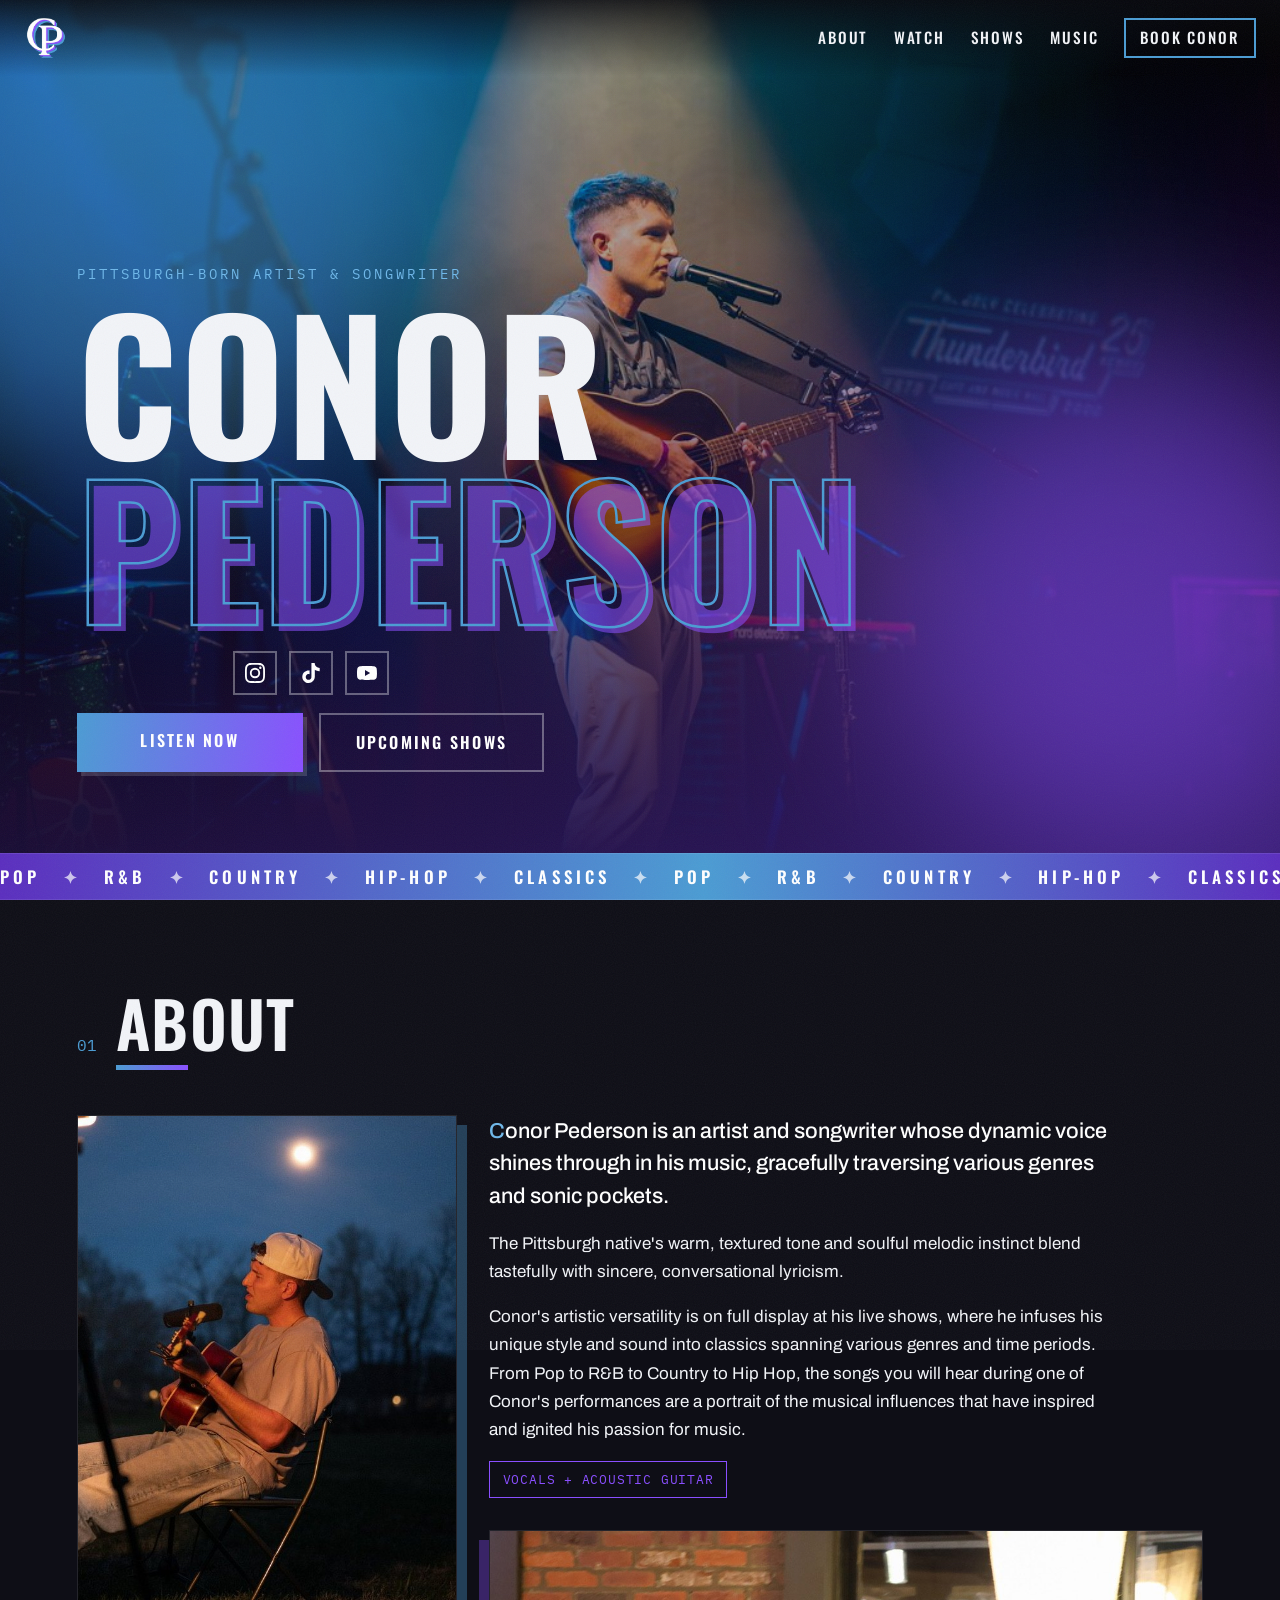
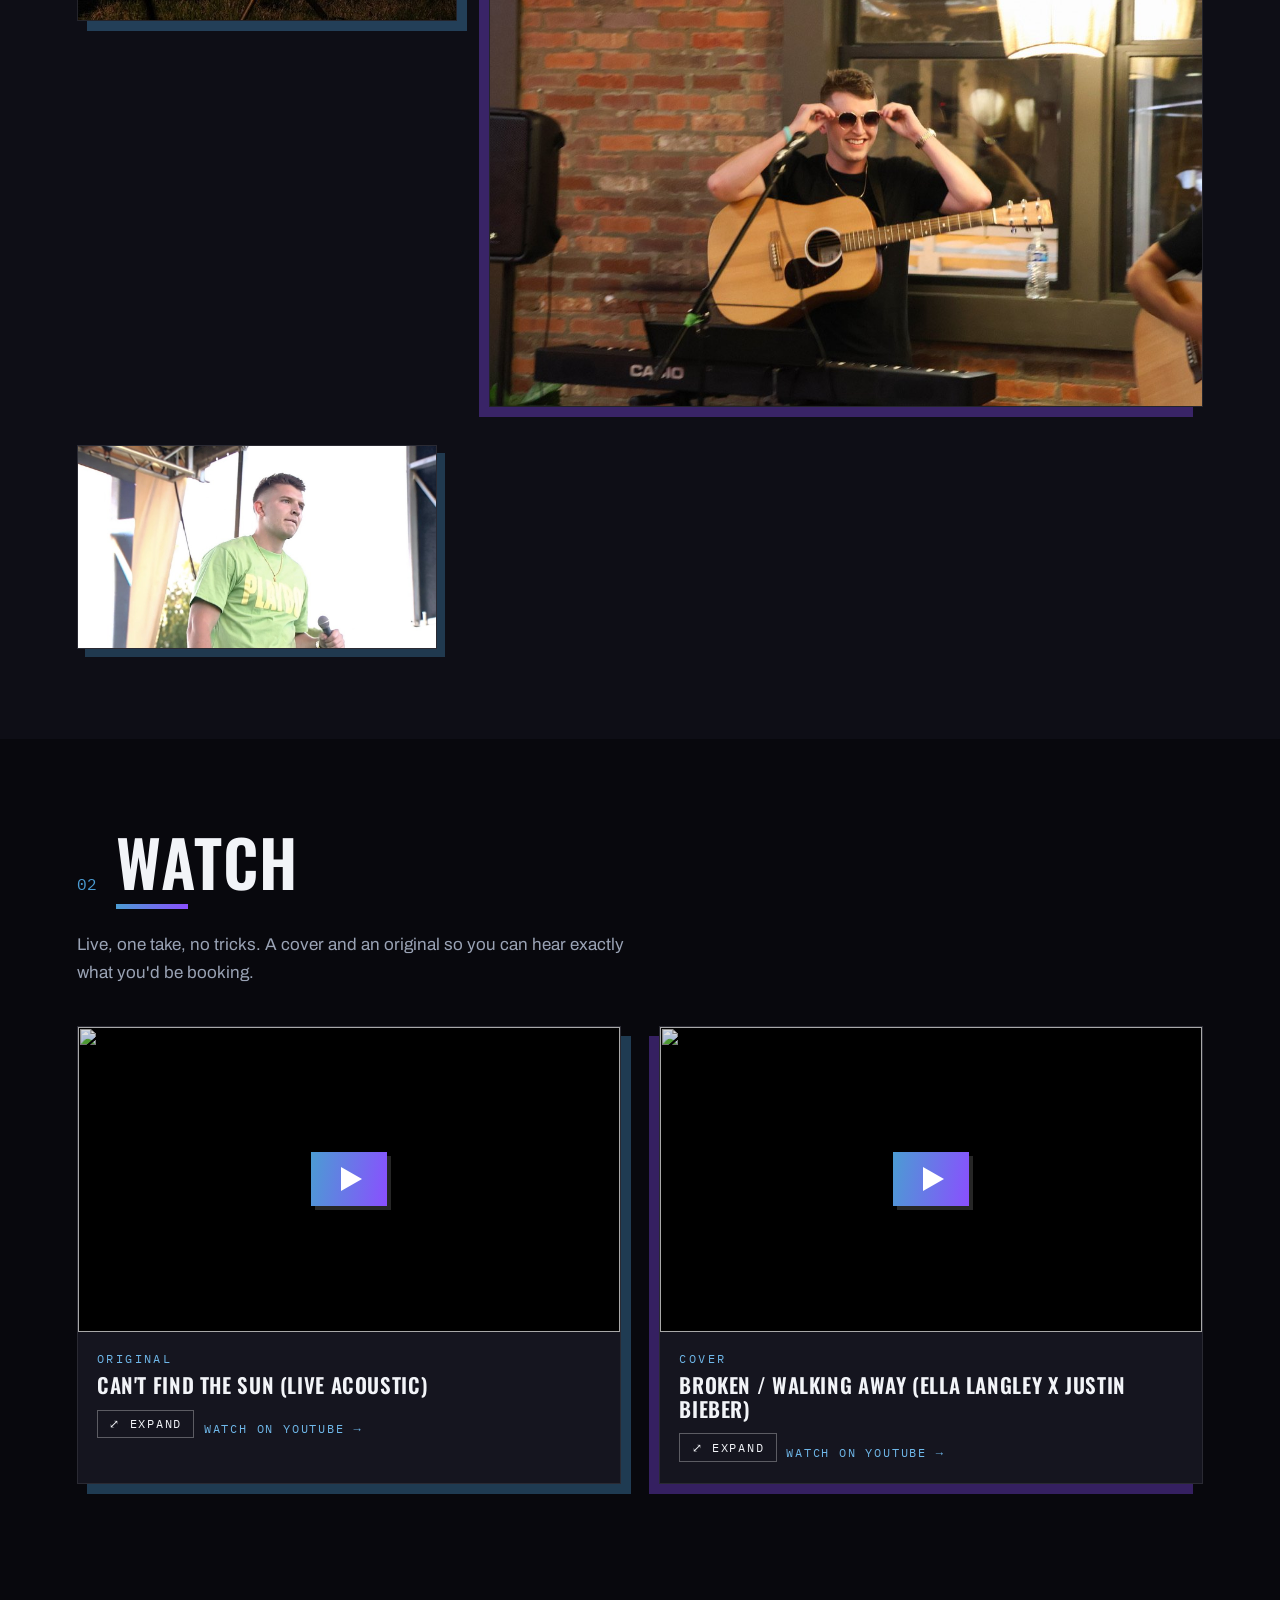
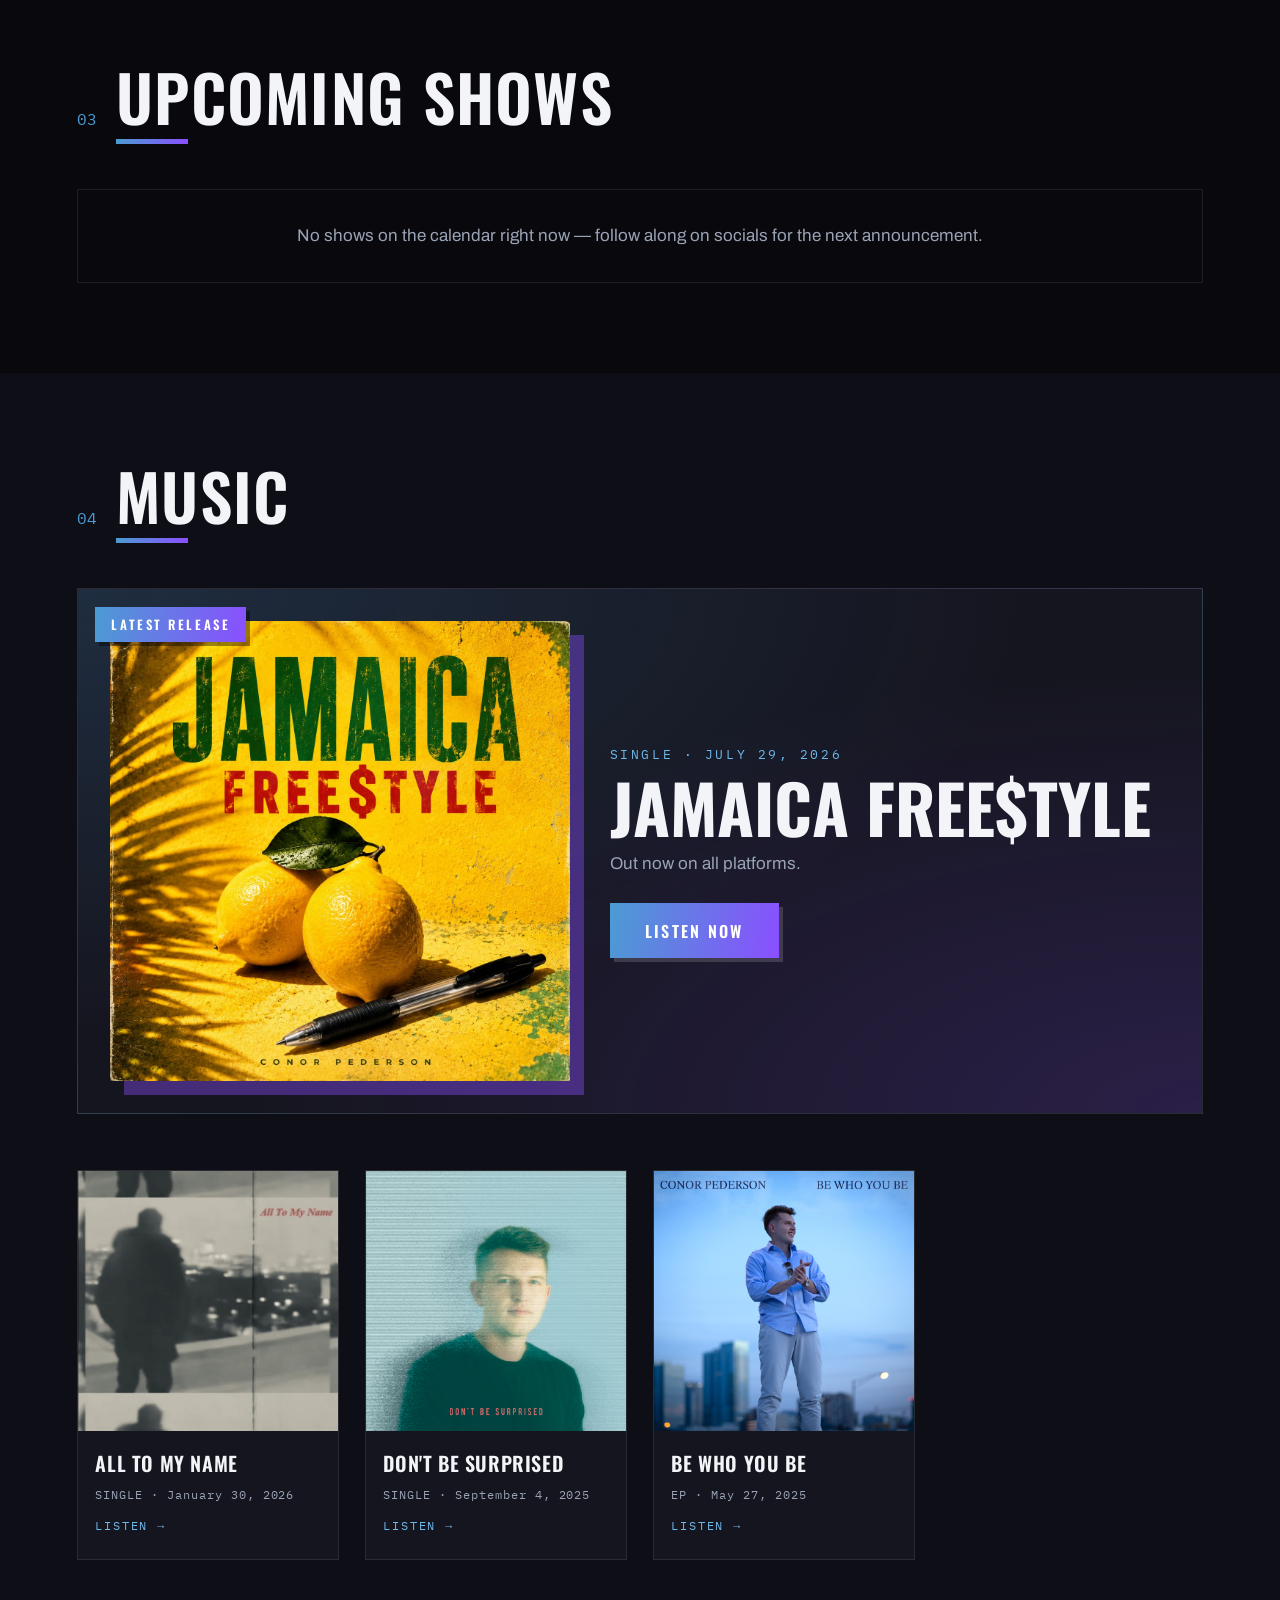
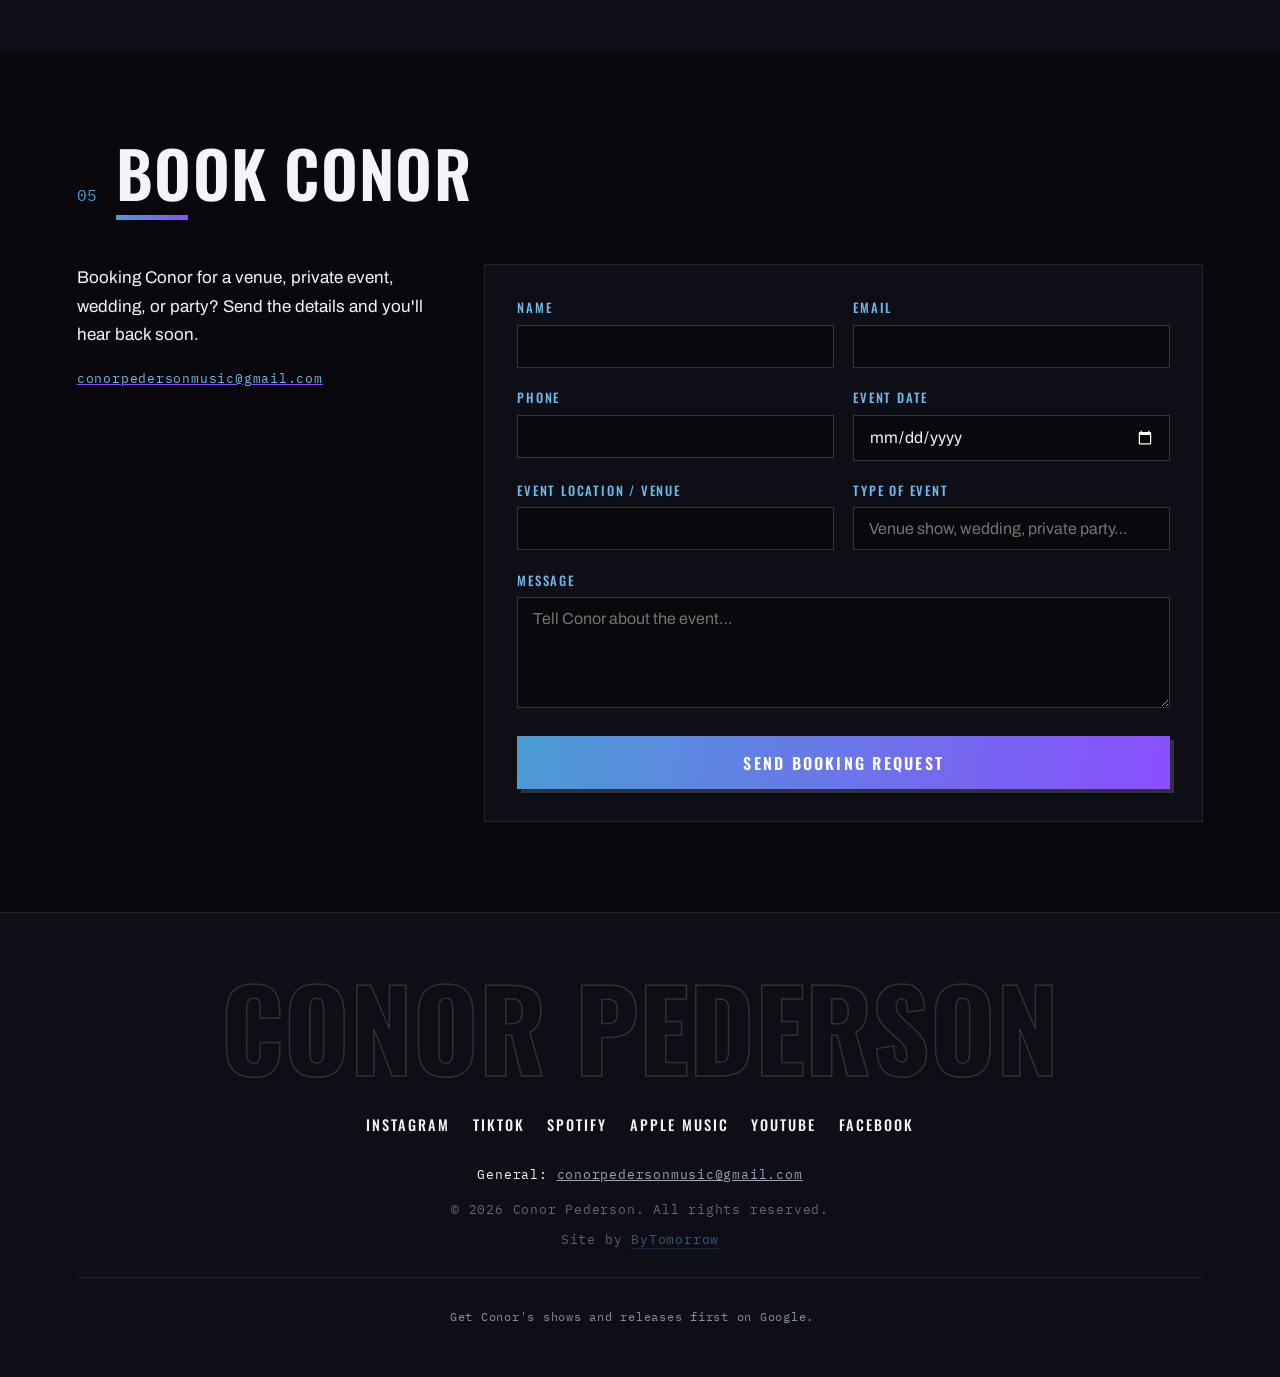
==== index.html @ 71192dad "Footer: Preferred Sources compact, last item below the ByTomorrow credit (Jake) Co-Authored-By: Clau" ====
<!DOCTYPE html>
<html lang="en">
<head>
<meta charset="UTF-8">
<meta name="viewport" content="width=device-width, initial-scale=1.0">
<title>Conor Pederson — Official Site</title>
<meta name="description" content="Conor Pederson is an artist and songwriter from Pittsburgh — Pop, R&B, Country, Hip-Hop and the classics. Listen now, see upcoming shows, and book Conor for your event.">
<link rel="canonical" href="https://conorpedersonmusic.com/">

<!-- Open Graph. og:image MUST be absolute — scrapers do not resolve
     relative paths, and a relative one silently breaks every shared link. -->
<meta property="og:title" content="Conor Pederson — Official Site">
<meta property="og:description" content="New single Jamaica Free$tyle out now. Shows, music, and booking.">
<meta property="og:image" content="https://conorpedersonmusic.com/assets/img/art-jamaica-freestyle.jpg">
<meta property="og:image:alt" content="Jamaica Free$tyle artwork">
<meta property="og:url" content="https://conorpedersonmusic.com/">
<meta property="og:type" content="website">
<meta property="og:site_name" content="Conor Pederson">

<meta name="twitter:card" content="summary_large_image">
<meta name="twitter:title" content="Conor Pederson — Official Site">
<meta name="twitter:description" content="New single Jamaica Free$tyle out now. Shows, music, and booking.">
<meta name="twitter:image" content="https://conorpedersonmusic.com/assets/img/art-jamaica-freestyle.jpg">

<!-- Freshness signals (Tier-1 checklist item 13). Managed by scripts/build.mjs
     from the git history of data/*.json (shows, music, about, videos). Do not hand-edit. -->
<!-- BUILD:DATES:START -->
<meta property="article:published_time" content="2026-07-31">
<meta property="article:modified_time" content="2026-09-16">
<!-- BUILD:DATES:END -->

<link rel="icon" href="/favicon.ico?v=b586a40c67" sizes="any">
<link rel="icon" type="image/png" sizes="32x32" href="/assets/img/favicon-32.png?v=dbb65c1c6a">
<link rel="icon" type="image/png" sizes="192x192" href="/assets/img/icon-192.png?v=bfe8ff0c88">
<link rel="apple-touch-icon" href="/assets/img/apple-touch-icon.png?v=ddf6581790">
<link rel="stylesheet" href="/assets/css/fonts.css?v=17c5258dc0">
<link rel="stylesheet" href="/assets/css/style.css?v=5549f43eb5">
<!-- Google Preferred Source button (ByTomorrow standing rule, 2026-09-07).
     The script renders every <div google-add-preferred-source-btn> on the page. -->
<script async src="https://news.google.com/swg/js/v1/publisher.js"></script>

<!-- Structured data (Tier-1 checklist item 14 / SOP-AGENTIC-SEO-WEBSITES.md §3.2).
     Generated by scripts/build.mjs from data/shows.json + data/music.json +
     data/videos.json, the same data the page renders from, so it can't drift. Baked into the raw HTML
     at build time rather than injected by JS, since AI crawlers don't reliably
     execute client-side JS (SOP §3.1). Do not hand-edit; edit the data files
     and rebuild instead. No BreadcrumbList/FAQPage: this site has one indexable
     page (sitemap.xml) and no FAQ content, so neither applies. -->
<!-- BUILD:JSONLD:START -->
<script type="application/ld+json">
{
  "@context": "https://schema.org",
  "@graph": [
    {
      "@type": "WebSite",
      "@id": "https://conorpedersonmusic.com#website",
      "name": "Conor Pederson",
      "url": "https://conorpedersonmusic.com"
    },
    {
      "@type": "WebPage",
      "@id": "https://conorpedersonmusic.com#webpage",
      "url": "https://conorpedersonmusic.com",
      "name": "Conor Pederson — Official Site",
      "isPartOf": {
        "@id": "https://conorpedersonmusic.com#website"
      },
      "about": {
        "@id": "https://conorpedersonmusic.com#artist"
      },
      "datePublished": "2026-07-31",
      "dateModified": "2026-09-16",
      "primaryImageOfPage": {
        "@type": "ImageObject",
        "url": "https://conorpedersonmusic.com/assets/img/art-jamaica-freestyle.jpg"
      }
    },
    {
      "@type": "MusicGroup",
      "@id": "https://conorpedersonmusic.com#artist",
      "name": "Conor Pederson",
      "url": "https://conorpedersonmusic.com",
      "image": "https://conorpedersonmusic.com/assets/img/art-jamaica-freestyle.jpg",
      "logo": "https://conorpedersonmusic.com/assets/img/cp-logo-512.png",
      "genre": [
        "R&B",
        "Pop",
        "Hip-Hop"
      ],
      "sameAs": [
        "https://www.instagram.com/conorpedersonmusic/",
        "https://www.tiktok.com/@conorpedersonmusic",
        "https://open.spotify.com/artist/5o669JbDjMf7pHNp8jdrbU",
        "https://music.apple.com/us/artist/conor-pederson/1786901016",
        "https://www.youtube.com/@conorpedersonmusic",
        "https://www.facebook.com/profile.php?id=61591135575701"
      ]
    },
    {
      "@type": "MusicEvent",
      "name": "Conor Pederson at Voices Carry for Auberle (Charity Event)",
      "startDate": "2026-10-06T18:00",
      "eventStatus": "https://schema.org/EventScheduled",
      "eventAttendanceMode": "https://schema.org/OfflineEventAttendanceMode",
      "performer": {
        "@type": "MusicGroup",
        "@id": "https://conorpedersonmusic.com#artist",
        "name": "Conor Pederson",
        "url": "https://conorpedersonmusic.com"
      },
      "url": "https://conorpedersonmusic.com#shows",
      "location": {
        "@type": "Place",
        "name": "Voices Carry for Auberle (Charity Event)",
        "address": {
          "@type": "PostalAddress",
          "addressLocality": "Pittsburgh",
          "addressRegion": "PA",
          "addressCountry": "US"
        }
      },
      "offers": {
        "@type": "Offer",
        "url": "https://secure.qgiv.com/event/voicescarry2026/",
        "priceCurrency": "USD",
        "availability": "https://schema.org/InStock"
      }
    },
    {
      "@type": "VideoObject",
      "name": "Can't Find the Sun (Live Acoustic)",
      "description": "Original: Conor Pederson, live acoustic performance.",
      "thumbnailUrl": [
        "https://i.ytimg.com/vi/aldkBjVJ7qQ/maxresdefault.jpg"
      ],
      "contentUrl": "https://www.youtube.com/watch?v=aldkBjVJ7qQ",
      "embedUrl": "https://www.youtube-nocookie.com/embed/aldkBjVJ7qQ",
      "creator": {
        "@type": "MusicGroup",
        "@id": "https://conorpedersonmusic.com#artist",
        "name": "Conor Pederson",
        "url": "https://conorpedersonmusic.com"
      }
    },
    {
      "@type": "VideoObject",
      "name": "Broken / Walking Away (Ella Langley x Justin Bieber)",
      "description": "Cover: Conor Pederson, live acoustic performance.",
      "thumbnailUrl": [
        "https://i.ytimg.com/vi/xpjj2ZXiJt8/maxresdefault.jpg"
      ],
      "contentUrl": "https://www.youtube.com/watch?v=xpjj2ZXiJt8",
      "embedUrl": "https://www.youtube-nocookie.com/embed/xpjj2ZXiJt8",
      "creator": {
        "@type": "MusicGroup",
        "@id": "https://conorpedersonmusic.com#artist",
        "name": "Conor Pederson",
        "url": "https://conorpedersonmusic.com"
      }
    },
    {
      "@type": "MusicRecording",
      "name": "Jamaica Free$tyle",
      "byArtist": {
        "@type": "MusicGroup",
        "@id": "https://conorpedersonmusic.com#artist",
        "name": "Conor Pederson",
        "url": "https://conorpedersonmusic.com"
      },
      "datePublished": "2026-07-29",
      "image": "https://conorpedersonmusic.com/assets/img/art-jamaica-freestyle.jpg",
      "url": "https://ffm.to/jamaica-freetyle-single"
    },
    {
      "@type": "MusicRecording",
      "name": "All To My Name",
      "byArtist": {
        "@type": "MusicGroup",
        "@id": "https://conorpedersonmusic.com#artist",
        "name": "Conor Pederson",
        "url": "https://conorpedersonmusic.com"
      },
      "datePublished": "2026-01-30",
      "image": "https://conorpedersonmusic.com/assets/img/art-all-to-my-name.jpg",
      "url": "https://ffm.to/kz08om4"
    },
    {
      "@type": "MusicRecording",
      "name": "Don't Be Surprised",
      "byArtist": {
        "@type": "MusicGroup",
        "@id": "https://conorpedersonmusic.com#artist",
        "name": "Conor Pederson",
        "url": "https://conorpedersonmusic.com"
      },
      "datePublished": "2025-09-04",
      "image": "https://conorpedersonmusic.com/assets/img/art-dont-be-surprised.jpg",
      "url": "https://ffm.to/qxmnb3y"
    },
    {
      "@type": "MusicAlbum",
      "name": "Be Who You Be",
      "byArtist": {
        "@type": "MusicGroup",
        "@id": "https://conorpedersonmusic.com#artist",
        "name": "Conor Pederson",
        "url": "https://conorpedersonmusic.com"
      },
      "datePublished": "2025-05-27",
      "image": "https://conorpedersonmusic.com/assets/img/art-be-who-you-be.jpg",
      "url": "https://ffm.to/ajy9k8v"
    }
  ]
}
</script>
<!-- BUILD:JSONLD:END -->
</head>
<body>

<div class="noise" aria-hidden="true"></div>

<!-- ============ NAV ============ -->
<header class="nav" id="top">
  <a class="nav__brand" href="#top" aria-label="Conor Pederson, home"><img src="/assets/img/cp-mark.png" alt="" width="44" height="44"></a>
  <nav class="nav__links" aria-label="Main">
    <a href="#about">About</a>
    <a href="#watch">Watch</a>
    <a href="#shows">Shows</a>
    <a href="#music">Music</a>
    <a href="#booking" class="nav__cta">Book Conor</a>
  </nav>
</header>

<!-- ============ HERO ============ -->
<section class="hero">
  <div class="hero__bg" aria-hidden="true"></div>
  <div class="hero__glow hero__glow--blue" aria-hidden="true"></div>
  <div class="hero__glow hero__glow--purple" aria-hidden="true"></div>

  <div class="hero__inner">
    <p class="hero__kicker reveal">Pittsburgh-born artist &amp; songwriter</p>
    <h1 class="hero__name">
      <span class="hero__line reveal">CONOR</span>
      <span class="hero__line hero__line--outline reveal">PEDERSON</span>
    </h1>
    <div class="hero__ctas">
    <nav class="hero__social reveal" aria-label="Follow Conor">
      <a href="https://www.instagram.com/conorpedersonmusic/" target="_blank" rel="noopener" aria-label="Instagram" title="Instagram">
        <svg viewBox="0 0 24 24" width="20" height="20" aria-hidden="true"><path d="M12 2.2c3.2 0 3.6 0 4.8.1 1.2.1 1.8.2 2.2.4.6.2 1 .5 1.4.9.4.4.7.8.9 1.4.2.4.4 1 .4 2.2.1 1.2.1 1.6.1 4.8s0 3.6-.1 4.8c-.1 1.2-.2 1.8-.4 2.2-.2.6-.5 1-.9 1.4-.4.4-.8.7-1.4.9-.4.2-1 .4-2.2.4-1.2.1-1.6.1-4.8.1s-3.6 0-4.8-.1c-1.2-.1-1.8-.2-2.2-.4-.6-.2-1-.5-1.4-.9-.4-.4-.7-.8-.9-1.4-.2-.4-.4-1-.4-2.2C2.2 15.6 2.2 15.2 2.2 12s0-3.6.1-4.8c.1-1.2.2-1.8.4-2.2.2-.6.5-1 .9-1.4.4-.4.8-.7 1.4-.9.4-.2 1-.4 2.2-.4C8.4 2.2 8.8 2.2 12 2.2M12 0C8.7 0 8.3 0 7.1.1 5.8.1 4.9.3 4.1.6c-.8.3-1.5.7-2.1 1.4C1.3 2.6.9 3.3.6 4.1.3 4.9.1 5.8.1 7.1 0 8.3 0 8.7 0 12s0 3.7.1 4.9c.1 1.3.3 2.2.6 2.9.3.8.7 1.5 1.4 2.1.6.7 1.3 1.1 2.1 1.4.8.3 1.6.5 2.9.6C8.3 24 8.7 24 12 24s3.7 0 4.9-.1c1.3-.1 2.2-.3 2.9-.6.8-.3 1.5-.7 2.1-1.4.7-.6 1.1-1.3 1.4-2.1.3-.8.5-1.6.6-2.9.1-1.2.1-1.6.1-4.9s0-3.7-.1-4.9c-.1-1.3-.3-2.2-.6-2.9-.3-.8-.7-1.5-1.4-2.1C21.4 1.3 20.7.9 19.9.6 19.1.3 18.2.1 16.9.1 15.7 0 15.3 0 12 0zm0 5.8a6.2 6.2 0 1 0 0 12.4 6.2 6.2 0 0 0 0-12.4zM12 16a4 4 0 1 1 0-8 4 4 0 0 1 0 8zm6.4-11.8a1.4 1.4 0 1 0 0 2.9 1.4 1.4 0 0 0 0-2.9z"/></svg>
      </a>
      <a href="https://www.tiktok.com/@conorpedersonmusic" target="_blank" rel="noopener" aria-label="TikTok" title="TikTok">
        <svg viewBox="0 0 24 24" width="20" height="20" aria-hidden="true"><path d="M12.525.02c1.31-.02 2.61-.01 3.91-.02.08 1.53.63 3.09 1.75 4.17 1.12 1.11 2.7 1.62 4.24 1.79v4.03c-1.44-.05-2.89-.35-4.2-.97-.57-.26-1.1-.59-1.62-.93-.01 2.92.01 5.84-.02 8.75-.08 1.4-.54 2.79-1.35 3.94-1.31 1.92-3.58 3.17-5.91 3.21-1.43.08-2.86-.31-4.08-1.03-2.02-1.19-3.44-3.37-3.65-5.71-.02-.5-.03-1-.01-1.49.18-1.9 1.12-3.72 2.58-4.96 1.66-1.44 3.98-2.13 6.15-1.72.02 1.48-.04 2.96-.04 4.44-.99-.32-2.15-.23-3.02.37-.63.41-1.11 1.04-1.36 1.75-.21.51-.15 1.07-.14 1.61.24 1.64 1.82 3.02 3.5 2.87 1.12-.01 2.19-.66 2.77-1.61.19-.33.4-.67.41-1.06.1-1.79.06-3.57.07-5.36.01-4.03-.01-8.05.02-12.07z"/></svg>
      </a>
      <a href="https://www.youtube.com/@conorpedersonmusic" target="_blank" rel="noopener" aria-label="YouTube" title="YouTube">
        <svg viewBox="0 0 24 24" width="20" height="20" aria-hidden="true"><path d="M23.5 6.2a3 3 0 0 0-2.1-2.1C19.5 3.6 12 3.6 12 3.6s-7.5 0-9.4.5A3 3 0 0 0 .5 6.2C0 8.1 0 12 0 12s0 3.9.5 5.8a3 3 0 0 0 2.1 2.1c1.9.5 9.4.5 9.4.5s7.5 0 9.4-.5a3 3 0 0 0 2.1-2.1c.5-1.9.5-5.8.5-5.8s0-3.9-.5-5.8zM9.6 15.6V8.4l6.2 3.6-6.2 3.6z"/></svg>
      </a>
    </nav>
    <div class="hero__actions reveal">
      <a class="btn btn--primary" href="#music">Listen Now</a>
      <a class="btn btn--ghost" href="#shows">Upcoming Shows</a>
    </div>
    </div>
  </div>

  <div class="marquee" aria-hidden="true">
    <div class="marquee__track">
      <span>POP</span><i>✦</i><span>R&amp;B</span><i>✦</i><span>COUNTRY</span><i>✦</i><span>HIP-HOP</span><i>✦</i><span>CLASSICS</span><i>✦</i>
      <span>POP</span><i>✦</i><span>R&amp;B</span><i>✦</i><span>COUNTRY</span><i>✦</i><span>HIP-HOP</span><i>✦</i><span>CLASSICS</span><i>✦</i>
      <span>POP</span><i>✦</i><span>R&amp;B</span><i>✦</i><span>COUNTRY</span><i>✦</i><span>HIP-HOP</span><i>✦</i><span>CLASSICS</span><i>✦</i>
    </div>
  </div>
</section>

<!-- ============ ABOUT ============ -->
<section class="about section" id="about">
  <div class="section__head reveal">
    <span class="section__num">01</span>
    <h2 class="section__title">About</h2>
  </div>
  <!-- Bio + photos come from data/about.json (editable at /admin → About section).
       Baked into the HTML by scripts/build.mjs so the text is in the raw response
       for crawlers. Do not hand-edit between the markers; edit the JSON instead. -->
  <!-- BUILD:ABOUT:START -->
  <div class="about__grid">
    <figure class="about__photo about__photo--tall reveal">
      <img src="/assets/img/about-moon.jpg" alt="Conor Pederson playing acoustic guitar outdoors under the moon" loading="lazy">
    </figure>
    <div class="about__copy">
      <p class="about__lede reveal">Conor Pederson is an artist and songwriter whose dynamic voice shines through in his music, gracefully traversing various genres and sonic pockets.</p>
      <p class="reveal">The Pittsburgh native&#39;s warm, textured tone and soulful melodic instinct blend tastefully with sincere, conversational lyricism.</p>
      <p class="reveal">Conor&#39;s artistic versatility is on full display at his live shows, where he infuses his unique style and sound into classics spanning various genres and time periods. From Pop to R&amp;B to Country to Hip Hop, the songs you will hear during one of Conor&#39;s performances are a portrait of the musical influences that have inspired and ignited his passion for music.</p>
      <p class="about__tag reveal"><span class="mono">VOCALS + ACOUSTIC GUITAR</span></p>
    </div>
    <figure class="about__photo about__photo--wide reveal">
      <img src="/assets/img/about-brick.jpg" alt="Conor Pederson on stage with acoustic guitar and sunglasses" loading="lazy">
    </figure>
  </div>
  <div class="about__gallery">
    <figure class="about__shot reveal"><img src="/assets/img/about-stage.jpg" alt="Conor Pederson on an outdoor festival stage with a microphone" loading="lazy"></figure>
  </div>
<!-- BUILD:ABOUT:END -->
</section>

<!-- ============ WATCH ============ -->
<section class="watch section" id="watch">
  <!-- Two YouTube videos from data/videos.json (editable at /admin → Videos).
       Baked by scripts/build.mjs as click-to-play posters; main.js swaps in
       the real player on click. Do not hand-edit between the markers. -->
  <!-- BUILD:VIDEOS:START -->
  <div class="section__head reveal">
    <span class="section__num">02</span>
    <h2 class="section__title">Watch</h2>
  </div>
  <p class="watch__intro reveal">Live, one take, no tricks. A cover and an original so you can hear exactly what you&#39;d be booking.</p>
  <div class="watch__grid">
    <article class="video reveal">
      <div class="video__frame" data-video-id="aldkBjVJ7qQ" data-video-title="Can&#39;t Find the Sun (Live Acoustic)">
        <button class="video__poster" type="button" aria-label="Play: Can&#39;t Find the Sun (Live Acoustic)">
          <img src="https://i.ytimg.com/vi/aldkBjVJ7qQ/maxresdefault.jpg" alt="" loading="lazy" width="1280" height="720">
          <span class="video__play" aria-hidden="true"></span>
        </button>
        <button class="video__close" type="button" aria-label="Close full screen">&times;</button>
      </div>
      <div class="video__body">
        <p class="video__kicker">Original</p>
        <h3 class="video__title">Can&#39;t Find the Sun (Live Acoustic)</h3>
        <div class="video__tools">
          <button class="video__expand" type="button" aria-label="Expand Can&#39;t Find the Sun (Live Acoustic) to full screen">Expand</button>
          <a class="video__link mono" href="https://www.youtube.com/watch?v=aldkBjVJ7qQ" target="_blank" rel="noopener">Watch on YouTube</a>
        </div>
      </div>
    </article>
    <article class="video reveal">
      <div class="video__frame" data-video-id="xpjj2ZXiJt8" data-video-title="Broken / Walking Away (Ella Langley x Justin Bieber)">
        <button class="video__poster" type="button" aria-label="Play: Broken / Walking Away (Ella Langley x Justin Bieber)">
          <img src="https://i.ytimg.com/vi/xpjj2ZXiJt8/maxresdefault.jpg" alt="" loading="lazy" width="1280" height="720">
          <span class="video__play" aria-hidden="true"></span>
        </button>
        <button class="video__close" type="button" aria-label="Close full screen">&times;</button>
      </div>
      <div class="video__body">
        <p class="video__kicker">Cover</p>
        <h3 class="video__title">Broken / Walking Away (Ella Langley x Justin Bieber)</h3>
        <div class="video__tools">
          <button class="video__expand" type="button" aria-label="Expand Broken / Walking Away (Ella Langley x Justin Bieber) to full screen">Expand</button>
          <a class="video__link mono" href="https://www.youtube.com/watch?v=xpjj2ZXiJt8" target="_blank" rel="noopener">Watch on YouTube</a>
        </div>
      </div>
    </article>
  </div>
<!-- BUILD:VIDEOS:END -->
</section>

<!-- ============ SHOWS ============ -->
<section class="shows section" id="shows">
  <div class="section__head reveal">
    <span class="section__num">03</span>
    <h2 class="section__title">Upcoming Shows</h2>
  </div>
  <div class="shows__list" id="shows-list" aria-live="polite">
    <!-- populated by main.js from /data/shows.json -->
  </div>
  <p class="shows__empty reveal" id="shows-empty" hidden>No shows on the calendar right now — follow along on socials for the next announcement.</p>
</section>

<!-- ============ MUSIC ============ -->
<section class="music section" id="music">
  <div class="section__head reveal">
    <span class="section__num">04</span>
    <h2 class="section__title">Music</h2>
  </div>
  <div id="music-featured"></div>
  <div class="music__grid" id="music-grid"></div>
</section>

<!-- ============ BOOKING ============ -->
<section class="booking section" id="booking">
  <div class="section__head reveal">
    <span class="section__num">05</span>
    <h2 class="section__title">Book Conor</h2>
  </div>
  <div class="booking__grid">
    <div class="booking__blurb reveal">
      <p>Booking Conor for a venue, private event, wedding, or party? Send the details and you'll hear back soon.</p>
      <p class="mono booking__email"><a href="mailto:conorpedersonmusic@gmail.com">conorpedersonmusic@gmail.com</a></p>
    </div>
    <form class="form reveal" name="booking" method="POST" data-netlify="true" netlify-honeypot="bot-field" action="/thanks.html">
      <input type="hidden" name="form-name" value="booking">
      <p class="hidden-field"><label>Don't fill this out: <input name="bot-field"></label></p>
      <div class="form__row">
        <label class="form__field"><span>Name</span>
          <input type="text" name="name" required autocomplete="name">
        </label>
        <label class="form__field"><span>Email</span>
          <input type="email" name="email" required autocomplete="email">
        </label>
      </div>
      <div class="form__row">
        <label class="form__field"><span>Phone</span>
          <input type="tel" name="phone" autocomplete="tel">
        </label>
        <label class="form__field"><span>Event date</span>
          <input type="date" name="event_date">
        </label>
      </div>
      <div class="form__row">
        <label class="form__field"><span>Event location / venue</span>
          <input type="text" name="event_location">
        </label>
        <label class="form__field"><span>Type of event</span>
          <input type="text" name="event_type" placeholder="Venue show, wedding, private party…">
        </label>
      </div>
      <label class="form__field"><span>Message</span>
        <textarea name="message" rows="5" placeholder="Tell Conor about the event…"></textarea>
      </label>
      <button class="btn btn--primary form__submit" type="submit">Send Booking Request</button>
    </form>
  </div>
</section>

<!-- ============ FOOTER ============ -->
<footer class="footer">
  <div class="footer__name" aria-hidden="true">CONOR PEDERSON</div>
  <nav class="footer__social" aria-label="Social media">
    <a href="https://www.instagram.com/conorpedersonmusic/" target="_blank" rel="noopener">Instagram</a>
    <a href="https://www.tiktok.com/@conorpedersonmusic" target="_blank" rel="noopener">TikTok</a>
    <a href="https://open.spotify.com/artist/5o669JbDjMf7pHNp8jdrbU" target="_blank" rel="noopener">Spotify</a>
    <a href="https://music.apple.com/us/artist/conor-pederson/1786901016" target="_blank" rel="noopener">Apple Music</a>
    <a href="https://www.youtube.com/@conorpedersonmusic" target="_blank" rel="noopener">YouTube</a>
    <a href="https://www.facebook.com/profile.php?id=61591135575701" target="_blank" rel="noopener">Facebook</a>
  </nav>
  <p class="footer__contact mono">General: <a href="mailto:conorpedersonmusic@gmail.com">conorpedersonmusic@gmail.com</a></p>
  <p class="footer__fine mono">© <span id="year"></span> Conor Pederson. All rights reserved.</p>
  <p class="footer__credit mono">Site by <a href="https://bytomorrow.ai" rel="noopener">ByTomorrow</a></p>
  <div class="preferred-source">
    <p class="preferred-source__label mono">Get Conor's shows and releases first on Google.</p>
    <div class="preferred-source__btn"><div google-add-preferred-source-btn data-theme="dark"></div></div>
  </div>
</footer>

<script src="/assets/js/main.js?v=2c1d032314"></script>
</body>
</html>
---- assets/css/fonts.css ----
/* Self-hosted fonts (from Fontsource) — no third-party requests */
@font-face { font-family: "Oswald"; font-style: normal; font-weight: 300; font-display: swap; src: url("/assets/fonts/oswald-latin-300-normal.woff2") format("woff2"); }
@font-face { font-family: "Oswald"; font-style: normal; font-weight: 400; font-display: swap; src: url("/assets/fonts/oswald-latin-400-normal.woff2") format("woff2"); }
@font-face { font-family: "Oswald"; font-style: normal; font-weight: 500; font-display: swap; src: url("/assets/fonts/oswald-latin-500-normal.woff2") format("woff2"); }
@font-face { font-family: "Oswald"; font-style: normal; font-weight: 600; font-display: swap; src: url("/assets/fonts/oswald-latin-600-normal.woff2") format("woff2"); }
@font-face { font-family: "Oswald"; font-style: normal; font-weight: 700; font-display: swap; src: url("/assets/fonts/oswald-latin-700-normal.woff2") format("woff2"); }
@font-face { font-family: "Archivo"; font-style: normal; font-weight: 400; font-display: swap; src: url("/assets/fonts/archivo-latin-400-normal.woff2") format("woff2"); }
@font-face { font-family: "Archivo"; font-style: italic; font-weight: 400; font-display: swap; src: url("/assets/fonts/archivo-latin-400-italic.woff2") format("woff2"); }
@font-face { font-family: "Archivo"; font-style: normal; font-weight: 500; font-display: swap; src: url("/assets/fonts/archivo-latin-500-normal.woff2") format("woff2"); }
@font-face { font-family: "Archivo"; font-style: normal; font-weight: 600; font-display: swap; src: url("/assets/fonts/archivo-latin-600-normal.woff2") format("woff2"); }
@font-face { font-family: "IBM Plex Mono"; font-style: normal; font-weight: 400; font-display: swap; src: url("/assets/fonts/ibm-plex-mono-latin-400-normal.woff2") format("woff2"); }
@font-face { font-family: "IBM Plex Mono"; font-style: normal; font-weight: 500; font-display: swap; src: url("/assets/fonts/ibm-plex-mono-latin-500-normal.woff2") format("woff2"); }
---- assets/css/style.css ----
/* ============================================================
   CONOR PEDERSON — bold & colorful on dark
   Carolina Blue #4B9CD3 · Purple #8A4FFF · Black #08080D
   Display: Oswald · Body: Archivo · Mono: IBM Plex Mono
   ============================================================ */

:root {
  --blue: #4B9CD3;
  --blue-bright: #6FB8EA;
  --purple: #8A4FFF;
  --purple-deep: #5B2EBF;
  --ink: #08080D;
  --ink-2: #0E0E16;
  --ink-3: #15151f;
  --paper: #F2F4F8;
  --muted: #9aa3b5;
  --display: "Oswald", sans-serif;
  --body: "Archivo", sans-serif;
  --mono: "IBM Plex Mono", monospace;
  --edge: 1px solid rgba(255, 255, 255, 0.09);
}

* { margin: 0; padding: 0; box-sizing: border-box; }

html { scroll-behavior: smooth; }

body {
  background: var(--ink);
  color: var(--paper);
  font-family: var(--body);
  font-size: 17px;
  line-height: 1.65;
  overflow-x: hidden;
}

::selection { background: var(--purple); color: #fff; }

img { display: block; max-width: 100%; }
a { color: inherit; }

.mono { font-family: var(--mono); font-size: 0.82rem; letter-spacing: 0.06em; }
.hidden-field { position: absolute; left: -9999px; }

/* --- grain overlay --- */
.noise {
  position: fixed; inset: -50%;
  width: 200%; height: 200%;
  pointer-events: none; z-index: 9999;
  opacity: 0.05;
  background-image: url("data:image/svg+xml,%3Csvg xmlns='http://www.w3.org/2000/svg' width='300' height='300'%3E%3Cfilter id='n'%3E%3CfeTurbulence type='fractalNoise' baseFrequency='0.9' numOctaves='2'/%3E%3C/filter%3E%3Crect width='100%25' height='100%25' filter='url(%23n)'/%3E%3C/svg%3E");
  animation: grain 8s steps(10) infinite;
}
@keyframes grain {
  0%,100% { transform: translate(0,0); }
  20% { transform: translate(-2%,2%); }
  40% { transform: translate(2%,-1%); }
  60% { transform: translate(-1%,-2%); }
  80% { transform: translate(1%,2%); }
}

/* ============ NAV ============ */
.nav {
  position: fixed; top: 0; left: 0; right: 0; z-index: 100;
  display: flex; justify-content: space-between; align-items: center;
  padding: 1rem 1.5rem;
  background: linear-gradient(rgba(8,8,13,0.85), transparent);
}
/* Conor's CP monogram (assets/img/cp-mark.png): white mark with the same
   purple + blue hard-shadow offsets the old text brand used, baked into the
   PNG so it reads over the hero photo. */
.nav__brand { display: block; line-height: 0; text-decoration: none; transition: transform 0.15s; }
.nav__brand img { width: 44px; height: 44px; display: block; }
.nav__brand:hover, .nav__brand:focus-visible { transform: translateY(-2px); }
.nav__links { display: flex; gap: 1.6rem; align-items: center; }
.nav__links a {
  font-family: var(--display); font-weight: 500;
  font-size: 0.95rem; text-transform: uppercase; letter-spacing: 0.12em;
  text-decoration: none; color: var(--paper);
  transition: color 0.2s;
}
.nav__links a:hover { color: var(--blue-bright); }
.nav__cta {
  border: 2px solid var(--blue); padding: 0.35rem 0.9rem;
  white-space: nowrap;
  transition: background 0.2s, transform 0.15s;
}
a.nav__cta:hover { background: var(--blue); color: var(--ink); transform: translateY(-2px); }
@media (max-width: 640px) {
  .nav { padding: 0.75rem 1rem; }
  .nav__brand { display: none; }
  .nav__links { width: 100%; justify-content: space-between; gap: 0.6rem; }
  .nav__links a { font-size: 0.78rem; letter-spacing: 0.06em; }
  .nav__cta { padding: 0.3rem 0.7rem; }
}

/* ============ HERO ============ */
.hero {
  position: relative; min-height: 100svh;
  display: flex; flex-direction: column; justify-content: flex-end;
  overflow: hidden;
}
.hero__bg {
  position: absolute; inset: 0;
  background: url("/assets/img/hero-live.jpg") center 30% / cover no-repeat;
  filter: saturate(1.25) contrast(1.05);
}
.hero__bg::after {
  content: ""; position: absolute; inset: 0;
  background:
    linear-gradient(160deg, rgba(75,156,211,0.35) 0%, rgba(8,8,13,0.15) 35%, rgba(138,79,255,0.35) 100%),
    linear-gradient(rgba(8,8,13,0.25) 40%, var(--ink) 96%);
}
.hero__glow {
  position: absolute; border-radius: 50%; filter: blur(90px); opacity: 0.5;
  animation: drift 14s ease-in-out infinite alternate;
}
.hero__glow--blue { width: 45vw; height: 45vw; background: var(--blue); top: -10%; left: -10%; }
.hero__glow--purple { width: 40vw; height: 40vw; background: var(--purple); bottom: 5%; right: -8%; animation-delay: -7s; }
@keyframes drift {
  from { transform: translate(0,0) scale(1); }
  to { transform: translate(6vw,4vh) scale(1.15); }
}

.hero__inner {
  position: relative; z-index: 2;
  padding: 0 clamp(1.25rem, 6vw, 6rem) clamp(4rem, 9vh, 7rem);
}
.hero__kicker {
  font-family: var(--mono); font-size: 0.85rem; letter-spacing: 0.22em;
  text-transform: uppercase; color: var(--blue-bright);
  margin-bottom: 0.75rem;
}
.hero__name {
  font-family: var(--display); font-weight: 700;
  font-size: clamp(4rem, 14vw, 12rem);
  line-height: 0.92; text-transform: uppercase; letter-spacing: 0.01em;
}
.hero__line { display: block; }
.hero__line--outline {
  color: transparent;
  -webkit-text-stroke: 2.5px var(--blue);
  text-shadow: 6px 6px 0 rgba(138,79,255,0.55);
}
/* Icons + the two CTAs share a shrink-wrapped column, so the icon row is
   centred over exactly the width of the buttons rather than the hero. */
.hero__ctas { display: inline-flex; flex-direction: column; align-items: center; margin-top: 1.5rem; }
.hero__social { display: flex; gap: 0.75rem; justify-content: center; }
.hero__social a {
  display: inline-flex; align-items: center; justify-content: center;
  width: 44px; height: 44px;
  border: 2px solid rgba(255,255,255,0.35); color: #fff;
  transition: border-color 0.2s, color 0.2s, transform 0.15s, background 0.2s;
}
.hero__social a:hover, .hero__social a:focus-visible {
  border-color: var(--blue-bright); color: var(--blue-bright); transform: translateY(-2px);
}
.hero__social svg { width: 20px; height: 20px; fill: currentColor; display: block; }
/* Equal-width buttons: the visual centre (the gap between them) then sits
   on the geometric centre the icon row is aligned to. With one narrower
   button the TikTok icon looked shifted right of the gap. */
.hero__actions { display: grid; grid-template-columns: 1fr 1fr; gap: 1rem; margin-top: 1.1rem; }
.hero__actions .btn { text-align: center; }
@media (max-width: 560px) {
  .hero__actions { grid-template-columns: 1fr; }
}

/* buttons */
.btn {
  font-family: var(--display); font-weight: 600; text-transform: uppercase;
  letter-spacing: 0.14em; font-size: 1rem;
  text-decoration: none; cursor: pointer;
  padding: 0.9rem 2.2rem; display: inline-block;
  transition: transform 0.15s, box-shadow 0.15s, background 0.2s, color 0.2s;
}
.btn--primary {
  background: linear-gradient(100deg, var(--blue), var(--purple));
  color: #fff; border: none;
  box-shadow: 4px 4px 0 rgba(255,255,255,0.15);
}
.btn--primary:hover { transform: translate(-2px,-2px); box-shadow: 8px 8px 0 rgba(138,79,255,0.4); }
.btn--ghost {
  border: 2px solid rgba(255,255,255,0.35); color: #fff; background: transparent;
}
.btn--ghost:hover { border-color: var(--blue-bright); color: var(--blue-bright); transform: translateY(-2px); }

/* marquee */
.marquee {
  position: relative; z-index: 3;
  background: linear-gradient(90deg, var(--purple-deep), var(--blue) 55%, var(--purple-deep));
  overflow: hidden; padding: 0.55rem 0;
  border-top: var(--edge); border-bottom: var(--edge);
}
.marquee__track {
  display: flex; gap: 1.4rem; align-items: center; white-space: nowrap;
  width: max-content;
  animation: scroll 22s linear infinite;
  font-family: var(--display); font-weight: 600; font-size: 1.05rem;
  letter-spacing: 0.25em; color: #fff;
}
.marquee__track i { font-style: normal; opacity: 0.7; }
@keyframes scroll { to { transform: translateX(-33.333%); } }

/* ============ SECTIONS ============ */
.section { padding: clamp(4rem, 10vh, 7rem) clamp(1.25rem, 6vw, 6rem); position: relative; }
.section__head {
  display: flex; align-items: baseline; gap: 1.2rem; margin-bottom: 2.8rem;
}
.section__num {
  font-family: var(--mono); color: var(--blue); font-size: 1rem;
}
.section__title {
  font-family: var(--display); font-weight: 600; text-transform: uppercase;
  font-size: clamp(2.2rem, 6vw, 4rem); line-height: 1;
  letter-spacing: 0.02em;
}
.section__title::after {
  content: ""; display: block; width: 4.5rem; height: 5px; margin-top: 0.7rem;
  background: linear-gradient(90deg, var(--blue), var(--purple));
}

/* ============ ABOUT ============ */
.about { background: var(--ink-2); }
.about__grid {
  display: grid; gap: 2rem;
  grid-template-columns: minmax(240px, 380px) 1fr;
  grid-template-areas: "tall copy" "tall wide";
  align-items: start;
}
.about__photo { position: relative; }
.about__photo img { width: 100%; height: 100%; object-fit: cover; }
.about__photo--tall { grid-area: tall; border: var(--edge); box-shadow: 10px 10px 0 rgba(75,156,211,0.35); }
/* The tall frame stretches to the height of the copy + wide photo, so the
   portrait always gets cropped. Anchor the crop on the subject (upper-middle,
   slightly right) instead of dead centre so the face never leaves the frame. */
.about__photo--tall img { object-position: 60% 40%; }
/* The wide photo is never cropped (Jake, 2026-09-16: the whole guitar and
   shirt must stay visible at every width). It renders at its own aspect
   ratio, full column width; whatever Conor uploads shows entire. */
.about__photo--wide {
  grid-area: wide; width: 100%; align-self: start;
  border: var(--edge); box-shadow: -10px 10px 0 rgba(138,79,255,0.35);
}
.about__photo--wide img { width: 100%; height: auto; object-fit: initial; }
.about__copy { grid-area: copy; max-width: 62ch; }
.about__copy p + p { margin-top: 1.1rem; }
.about__lede {
  font-size: 1.35rem; line-height: 1.5; font-weight: 500;
  color: #fff;
}
.about__lede::first-letter { color: var(--blue-bright); }
.about__tag { margin-top: 1.6rem; }
.about__tag .mono {
  color: var(--purple); border: 1px solid var(--purple);
  padding: 0.4rem 0.8rem; display: inline-block;
}
/* Photo wall (data/about.json "gallery"): CSS columns keep every photo at
   its own aspect ratio, no cropping, and pack them like a contact sheet. */
.about__gallery { columns: 3; column-gap: 1.4rem; margin-top: 2.4rem; }
.about__shot { break-inside: avoid; margin: 0 0 1.4rem; border: var(--edge); background: var(--ink-3); }
.about__shot:nth-child(odd) { box-shadow: 8px 8px 0 rgba(75,156,211,0.3); }
.about__shot:nth-child(even) { box-shadow: 8px 8px 0 rgba(138,79,255,0.3); }
.about__shot img { width: 100%; height: auto; display: block; }
@media (max-width: 1024px) { .about__gallery { columns: 2; } }
@media (max-width: 820px) {
  .about__grid { grid-template-columns: 1fr; grid-template-areas: "copy" "tall" "wide"; }
  .about__gallery { margin-top: 1.6rem; column-gap: 0.9rem; }
  .about__shot { margin-bottom: 0.9rem; }
  .about__shot:nth-child(odd), .about__shot:nth-child(even) { box-shadow: 5px 5px 0 rgba(75,156,211,0.3); }
  .about__photo--tall { aspect-ratio: 3 / 4; max-width: 420px; }
}

/* ============ WATCH (YouTube) ============ */
.watch { background: var(--ink); }
.watch__intro { color: var(--muted); max-width: 58ch; margin: -1.4rem 0 2.4rem; }
.watch__grid { display: grid; grid-template-columns: 1fr 1fr; gap: 2.4rem; }
.video { border: var(--edge); background: var(--ink-3); }
.video:nth-child(odd) { box-shadow: 10px 10px 0 rgba(75,156,211,0.35); }
.video:nth-child(even) { box-shadow: -10px 10px 0 rgba(138,79,255,0.35); }
.video__frame { position: relative; aspect-ratio: 16 / 9; background: #000; overflow: hidden; }
.video__frame iframe, .video__poster {
  position: absolute; inset: 0; width: 100%; height: 100%; border: 0;
}
.video__poster { padding: 0; margin: 0; cursor: pointer; background: #000; display: block; font: inherit; }
/* hqdefault is 4:3 with letterbox bars; cover-cropping into 16:9 removes them */
.video__poster img { width: 100%; height: 100%; object-fit: cover; opacity: 0.88; transition: transform 0.35s, opacity 0.2s; }
.video__poster:hover img, .video__poster:focus-visible img { transform: scale(1.04); opacity: 1; }
.video__poster:focus-visible { outline: 3px solid var(--blue-bright); outline-offset: -3px; }
.video__play {
  position: absolute; left: 50%; top: 50%; transform: translate(-50%,-50%);
  width: 76px; height: 54px;
  background: linear-gradient(100deg, var(--blue), var(--purple));
  box-shadow: 4px 4px 0 rgba(255,255,255,0.15);
  display: flex; align-items: center; justify-content: center;
  transition: transform 0.15s, box-shadow 0.15s;
}
.video__poster:hover .video__play { transform: translate(-50%,-50%) scale(1.06); box-shadow: 6px 6px 0 rgba(138,79,255,0.45); }
.video__play::after {
  content: ""; display: block; margin-left: 5px;
  border-style: solid; border-width: 12px 0 12px 21px;
  border-color: transparent transparent transparent #fff;
}
.video__body { padding: 1.1rem 1.2rem 1.25rem; }
.video__kicker { font-family: var(--mono); color: var(--blue-bright); letter-spacing: 0.2em; text-transform: uppercase; font-size: 0.75rem; }
.video__title { font-family: var(--display); font-weight: 600; font-size: 1.3rem; text-transform: uppercase; letter-spacing: 0.03em; line-height: 1.15; margin-top: 0.25rem; }
.video__link { color: var(--blue-bright); text-decoration: none; text-transform: uppercase; display: inline-block; margin-top: 0.7rem; font-size: 0.75rem; letter-spacing: 0.15em; }
.video__link::after { content: " →"; }
.video__link:hover { color: #fff; }
/* Expand: the frame lifts out of the tile to fill the viewport; the iframe
   never moves in the DOM, so playback carries on uninterrupted. */
.video__tools { display: flex; gap: 0.6rem; align-items: center; flex-wrap: wrap; margin-top: 0.7rem; }
.video__expand {
  font-family: var(--mono); font-size: 0.72rem; letter-spacing: 0.15em; text-transform: uppercase;
  color: var(--paper); background: transparent; border: 1px solid rgba(255,255,255,0.3);
  padding: 0.35rem 0.7rem; cursor: pointer; transition: border-color 0.2s, color 0.2s;
}
.video__expand:hover, .video__expand:focus-visible { border-color: var(--blue-bright); color: var(--blue-bright); }
.video__expand::before { content: "⤢ "; }
.video__close { display: none; }
/* A transformed ancestor becomes the containing block for position:fixed,
   and .reveal animates transform. Clear it while expanded so the frame can
   really reach the viewport, whatever state the reveal is in. */
.video--expanded { transform: none !important; transition: none; }
.video--expanded .video__frame {
  position: fixed; inset: 0; z-index: 10000; aspect-ratio: auto;
  background: #000; display: flex; align-items: center; justify-content: center;
}
.video--expanded .video__frame iframe, .video--expanded .video__poster {
  position: relative; inset: auto;
  width: min(100vw, calc(100vh * 16 / 9)); height: min(100vh, calc(100vw * 9 / 16));
}
.video--expanded .video__close {
  display: flex; align-items: center; justify-content: center;
  position: fixed; top: max(0.75rem, env(safe-area-inset-top)); right: max(0.75rem, env(safe-area-inset-right));
  z-index: 10001; width: 44px; height: 44px; border: 2px solid rgba(255,255,255,0.5);
  background: rgba(8,8,13,0.7); color: #fff; font-size: 1.4rem; line-height: 1; cursor: pointer;
}
.video--expanded .video__close:hover, .video--expanded .video__close:focus-visible { border-color: var(--blue-bright); color: var(--blue-bright); }
body.has-expanded-video { overflow: hidden; }

/* Phones: keep the two videos side by side, just smaller. */
@media (max-width: 820px) {
  .watch__grid { grid-template-columns: 1fr 1fr; gap: 0.9rem; }
  .video:nth-child(even) { box-shadow: 5px 5px 0 rgba(138,79,255,0.35); }
  .video:nth-child(odd) { box-shadow: 5px 5px 0 rgba(75,156,211,0.35); }
  .video__play { width: 46px; height: 32px; box-shadow: 3px 3px 0 rgba(255,255,255,0.15); }
  .video__play::after { border-width: 7px 0 7px 12px; margin-left: 3px; }
  .video__body { padding: 0.7rem 0.75rem 0.85rem; }
  .video__kicker { font-size: 0.62rem; letter-spacing: 0.15em; }
  .video__title { font-size: 0.95rem; }
  .video__link { font-size: 0.62rem; letter-spacing: 0.1em; }
  .video__expand { font-size: 0.62rem; padding: 0.3rem 0.5rem; }
  .watch__intro { font-size: 0.95rem; margin-bottom: 1.6rem; }
}

/* ============ SHOWS ============ */
.shows__list { display: flex; flex-direction: column; }
.show {
  display: grid; grid-template-columns: auto 1fr auto; gap: 1.6rem;
  align-items: center; padding: 1.4rem 1rem;
  border-top: var(--edge);
  transition: background 0.2s, transform 0.2s;
}
.show:last-child { border-bottom: var(--edge); }
.show:hover { background: rgba(75,156,211,0.07); transform: translateX(6px); }
.show__date {
  font-family: var(--display); text-transform: uppercase; text-align: center;
  line-height: 1; min-width: 4.6rem;
}
.show__date b { display: block; font-size: 2.2rem; font-weight: 700; color: var(--blue-bright); }
.show__date span { font-size: 0.9rem; letter-spacing: 0.2em; color: var(--muted); }
.show__date em { display:block; font-style: normal; font-size: 0.75rem; color: var(--muted); margin-top: 2px; }
.show__venue { font-family: var(--display); font-weight: 500; font-size: 1.4rem; text-transform: uppercase; letter-spacing: 0.03em; }
.show__meta { color: var(--muted); font-size: 0.95rem; font-family: var(--body); text-transform: none; letter-spacing: 0; }
.show__cta .btn { padding: 0.55rem 1.3rem; font-size: 0.85rem; }
.show__cta .badge {
  font-family: var(--display); font-weight: 600; letter-spacing: 0.2em;
  color: var(--ink); background: var(--blue-bright);
  padding: 0.45rem 1.1rem; text-transform: uppercase; font-size: 0.85rem;
  box-shadow: 3px 3px 0 var(--purple);
}
.shows__empty { color: var(--muted); border: var(--edge); padding: 2rem; text-align: center; }
@media (max-width: 640px) {
  .show { grid-template-columns: auto 1fr; }
  .show__cta { grid-column: 2; justify-self: start; }
}

/* ============ MUSIC ============ */
.music { background: var(--ink-2); }
.feat {
  display: grid; grid-template-columns: minmax(260px, 460px) 1fr; gap: 2.5rem;
  align-items: center; margin-bottom: 3.5rem;
  padding: 2rem; border: var(--edge);
  background:
    radial-gradient(ellipse at top left, rgba(75,156,211,0.18), transparent 60%),
    radial-gradient(ellipse at bottom right, rgba(138,79,255,0.18), transparent 60%),
    var(--ink-3);
}
.feat__art { position: relative; }
.feat__art img { width: 100%; box-shadow: 14px 14px 0 rgba(138,79,255,0.4); }
.feat__label {
  position: absolute; top: -0.9rem; left: -0.9rem; z-index: 2;
  background: linear-gradient(100deg, var(--blue), var(--purple));
  color: #fff; font-family: var(--display); font-weight: 600;
  text-transform: uppercase; letter-spacing: 0.2em; font-size: 0.8rem;
  padding: 0.45rem 1rem; box-shadow: 4px 4px 0 rgba(0,0,0,0.4);
}
.feat__kicker { font-family: var(--mono); color: var(--blue-bright); letter-spacing: 0.2em; text-transform: uppercase; font-size: 0.8rem; }
.feat__title {
  font-family: var(--display); font-weight: 700; text-transform: uppercase;
  font-size: clamp(2.4rem, 5.5vw, 4.2rem); line-height: 1; margin: 0.5rem 0 0.6rem;
}
.feat__meta { color: var(--muted); margin-bottom: 1.6rem; }
@media (max-width: 820px) { .feat { grid-template-columns: 1fr; } }

.music__grid {
  display: grid; gap: 1.6rem;
  grid-template-columns: repeat(auto-fill, minmax(230px, 1fr));
}
.release {
  text-decoration: none; display: block; position: relative;
  border: var(--edge); background: var(--ink-3);
  transition: transform 0.2s, box-shadow 0.2s;
}
.release:hover { transform: translate(-4px,-4px); box-shadow: 8px 8px 0 rgba(75,156,211,0.5); }
.release:nth-child(even):hover { box-shadow: 8px 8px 0 rgba(138,79,255,0.5); }
.release__art { aspect-ratio: 1; overflow: hidden; }
.release__art img { width: 100%; height: 100%; object-fit: cover; transition: transform 0.35s; }
.release:hover .release__art img { transform: scale(1.05); }
.release__body { padding: 1rem 1.1rem 1.2rem; }
.release__title { font-family: var(--display); font-weight: 600; font-size: 1.25rem; text-transform: uppercase; letter-spacing: 0.03em; }
.release__meta { font-family: var(--mono); font-size: 0.75rem; color: var(--muted); letter-spacing: 0.08em; margin-top: 0.3rem; }
.release__listen {
  font-family: var(--mono); font-size: 0.75rem; letter-spacing: 0.15em;
  color: var(--blue-bright); text-transform: uppercase; margin-top: 0.7rem; display: inline-block;
}
.release__listen::after { content: " →"; }

/* ============ BOOKING ============ */
.booking__grid { display: grid; grid-template-columns: minmax(240px, 1fr) 2fr; gap: 3rem; align-items: start; }
.booking__blurb p { max-width: 36ch; }
.booking__blurb .booking__email { margin-top: 1.2rem; }
.booking__email a { color: var(--blue-bright); text-decoration-color: var(--purple); }
@media (max-width: 820px) { .booking__grid { grid-template-columns: 1fr; } }

.form { border: var(--edge); padding: 2rem; background: var(--ink-2); }
.form__row { display: grid; grid-template-columns: 1fr 1fr; gap: 1.2rem; }
@media (max-width: 560px) { .form__row { grid-template-columns: 1fr; } }
.form__field { display: block; margin-bottom: 1.2rem; }
.form__field span {
  display: block; font-family: var(--display); font-weight: 500;
  text-transform: uppercase; letter-spacing: 0.14em; font-size: 0.8rem;
  color: var(--blue-bright); margin-bottom: 0.4rem;
}
.form__field input, .form__field textarea {
  width: 100%; background: var(--ink); border: 1px solid rgba(255,255,255,0.18);
  color: var(--paper); font-family: var(--body); font-size: 1rem;
  padding: 0.75rem 0.9rem; outline: none;
  transition: border-color 0.2s, box-shadow 0.2s;
}
.form__field input:focus, .form__field textarea:focus {
  border-color: var(--purple); box-shadow: 3px 3px 0 rgba(138,79,255,0.4);
}
.form__field input[type="date"] { color-scheme: dark; }
.form__submit { width: 100%; }

/* ============ FOOTER ============ */
.footer {
  border-top: var(--edge); padding: 3.5rem clamp(1.25rem, 6vw, 6rem) 2.5rem;
  text-align: center; background: var(--ink-2); overflow: hidden;
}
.footer__name {
  font-family: var(--display); font-weight: 700; text-transform: uppercase;
  font-size: clamp(2.5rem, 9vw, 7rem); line-height: 1; white-space: nowrap;
  color: transparent; -webkit-text-stroke: 1.5px rgba(255,255,255,0.14);
  margin-bottom: 2rem; user-select: none;
}
.footer__social { display: flex; gap: 1.4rem; justify-content: center; flex-wrap: wrap; margin-bottom: 1.6rem; }
.footer__social a {
  font-family: var(--display); font-weight: 500; text-transform: uppercase;
  letter-spacing: 0.14em; font-size: 0.9rem; text-decoration: none;
  color: var(--paper); border-bottom: 2px solid transparent;
  transition: color 0.2s, border-color 0.2s;
}
.footer__social a:hover { color: var(--blue-bright); border-color: var(--purple); }
.footer__contact a { color: var(--muted); }
.footer__fine { color: var(--muted); opacity: 0.6; margin-top: 0.8rem; }

/* Studio credit — quiet, but a real followed link */
.footer__credit { color: var(--muted); opacity: 0.55; margin-top: 0.55rem; }
.footer__credit a {
  color: var(--blue); text-decoration: none;
  border-bottom: 1px solid rgba(75, 156, 211, 0.35);
  transition: color 0.2s ease, border-color 0.2s ease;
}
.footer__credit a:hover, .footer__credit a:focus-visible {
  color: var(--blue-bright); border-bottom-color: var(--blue-bright);
}

/* Google Preferred Source button (rendered by publisher.js into the div) */
/* Google "Add to Preferred Sources" (ByTomorrow standing rule). Google renders
   the button itself inside the [google-add-preferred-source-btn] div; only its
   light/dark theme is ours. Jake, 2026-09-16: keep it small, last thing in
   the footer, below the ByTomorrow credit. */
.preferred-source {
  display: flex; flex-wrap: wrap; align-items: center; justify-content: center; gap: 0.5rem 1rem;
  margin-top: 1.6rem; padding-top: 1.2rem; border-top: var(--edge);
}
.preferred-source__label { color: var(--muted); font-size: 0.78rem; opacity: 0.85; }
.preferred-source__btn { min-height: 40px; display: flex; align-items: center; transform: scale(0.85); transform-origin: center; }
.footer--slim { padding: 2rem clamp(1.25rem, 6vw, 6rem); }
.footer--slim .preferred-source { margin-top: 0; padding-top: 0; border-top: 0; }

/* ============ REVEALS ============ */
.reveal { opacity: 0; transform: translateY(26px); transition: opacity 0.7s ease, transform 0.7s ease; }
.reveal.is-in { opacity: 1; transform: none; }
@media (prefers-reduced-motion: reduce) {
  .reveal { opacity: 1; transform: none; transition: none; }
  .marquee__track, .hero__glow, .noise { animation: none; }
}
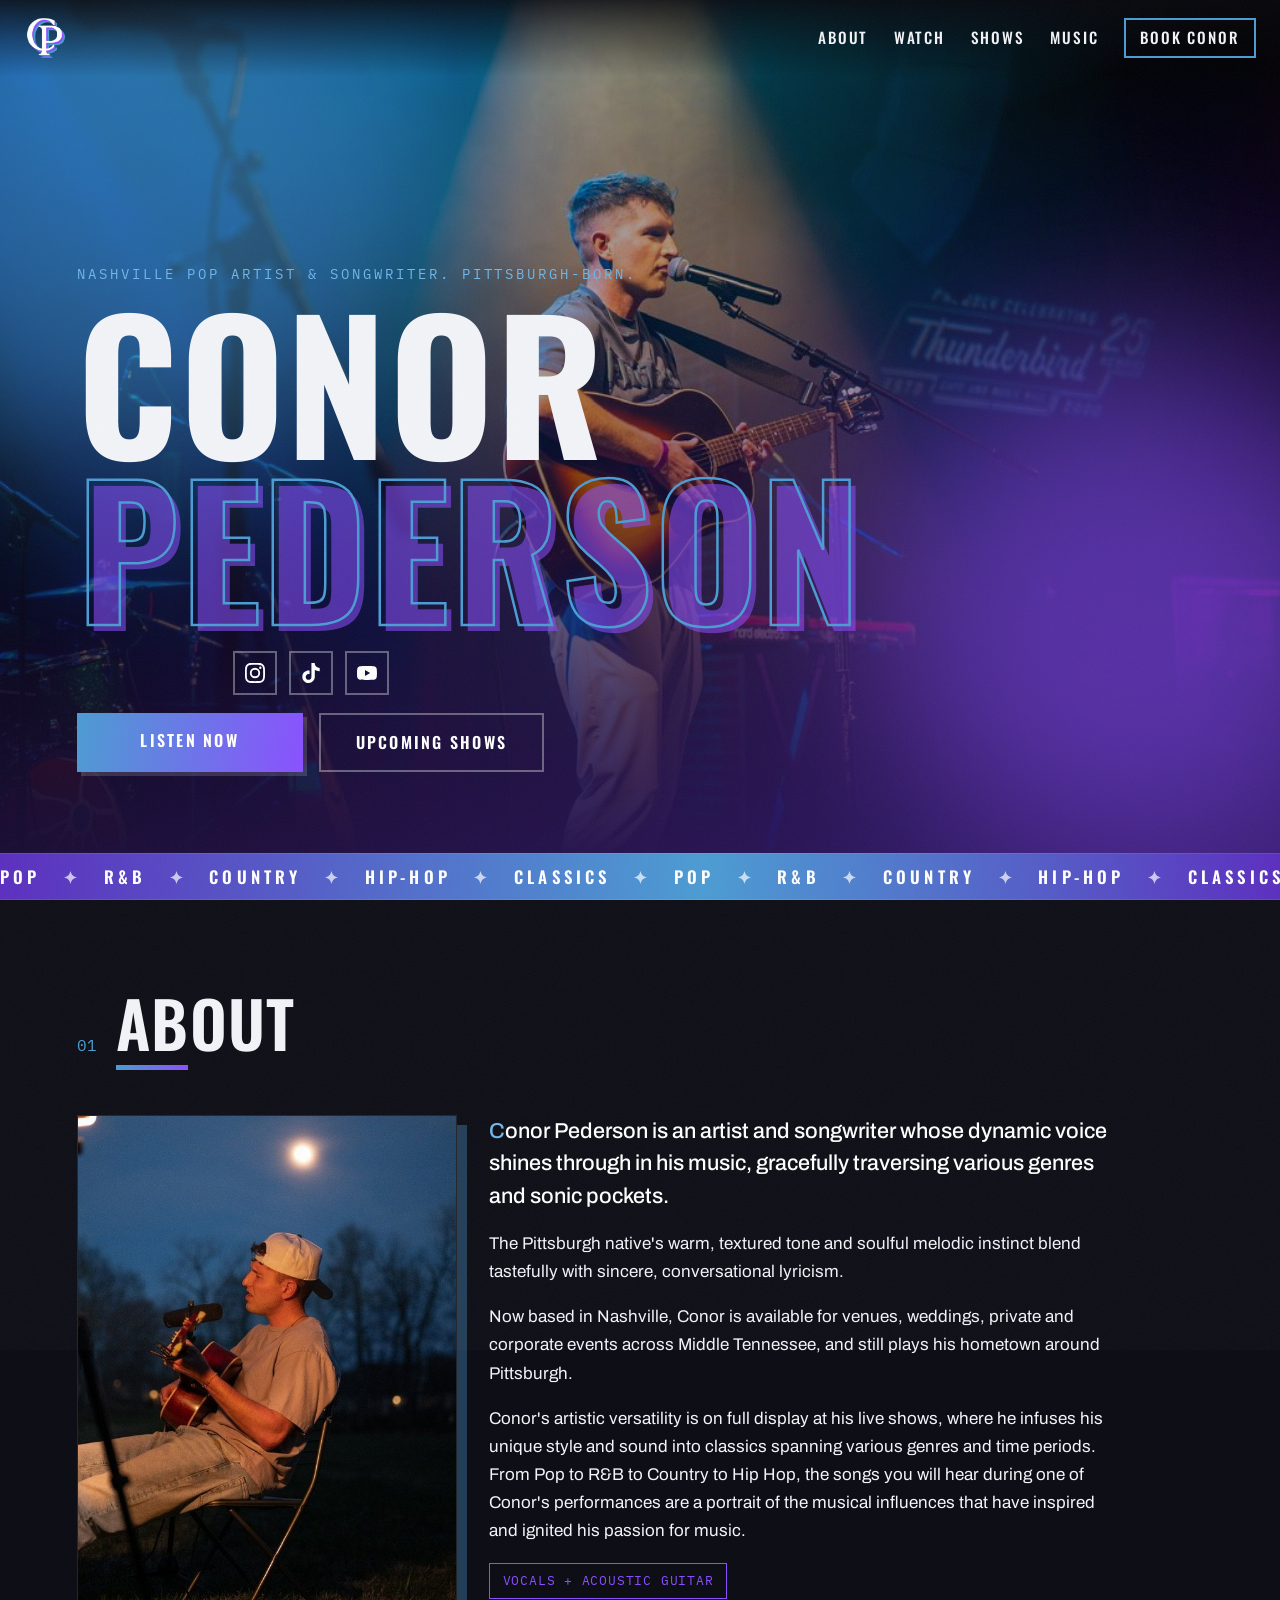
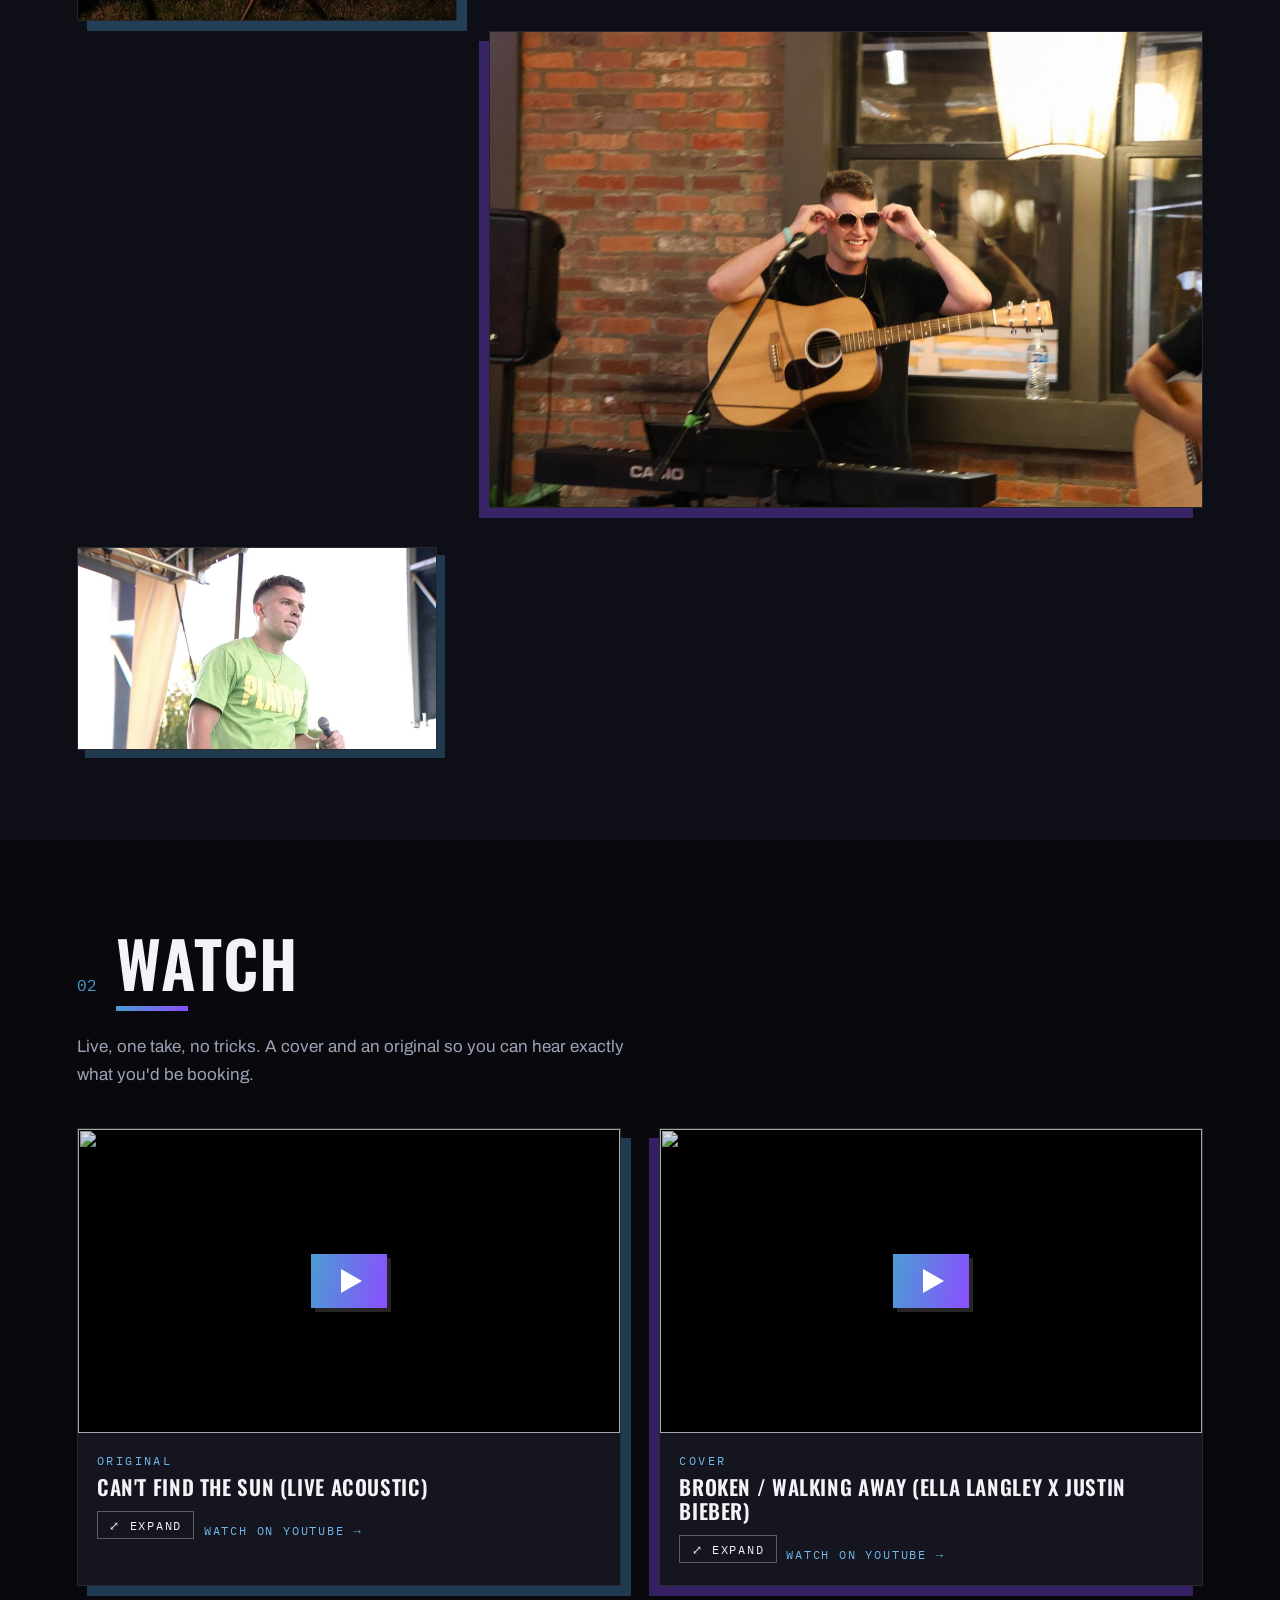
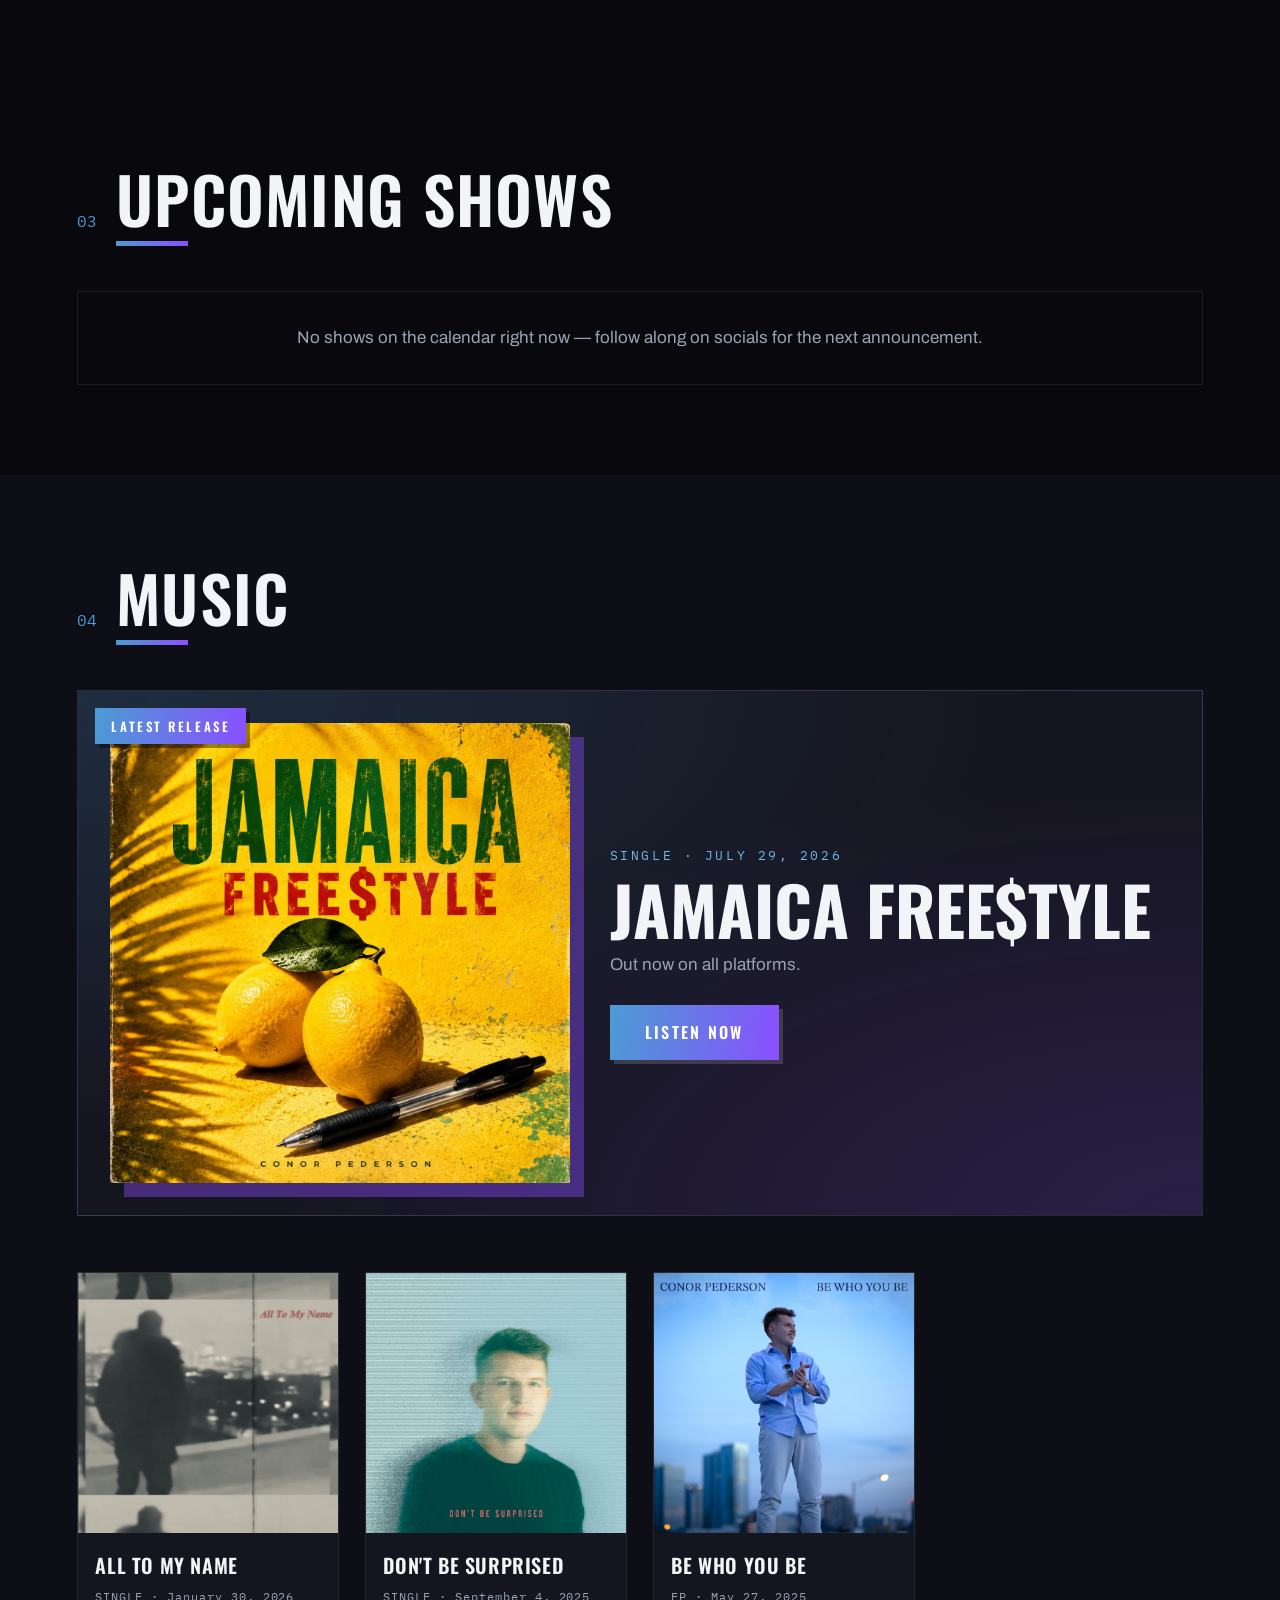
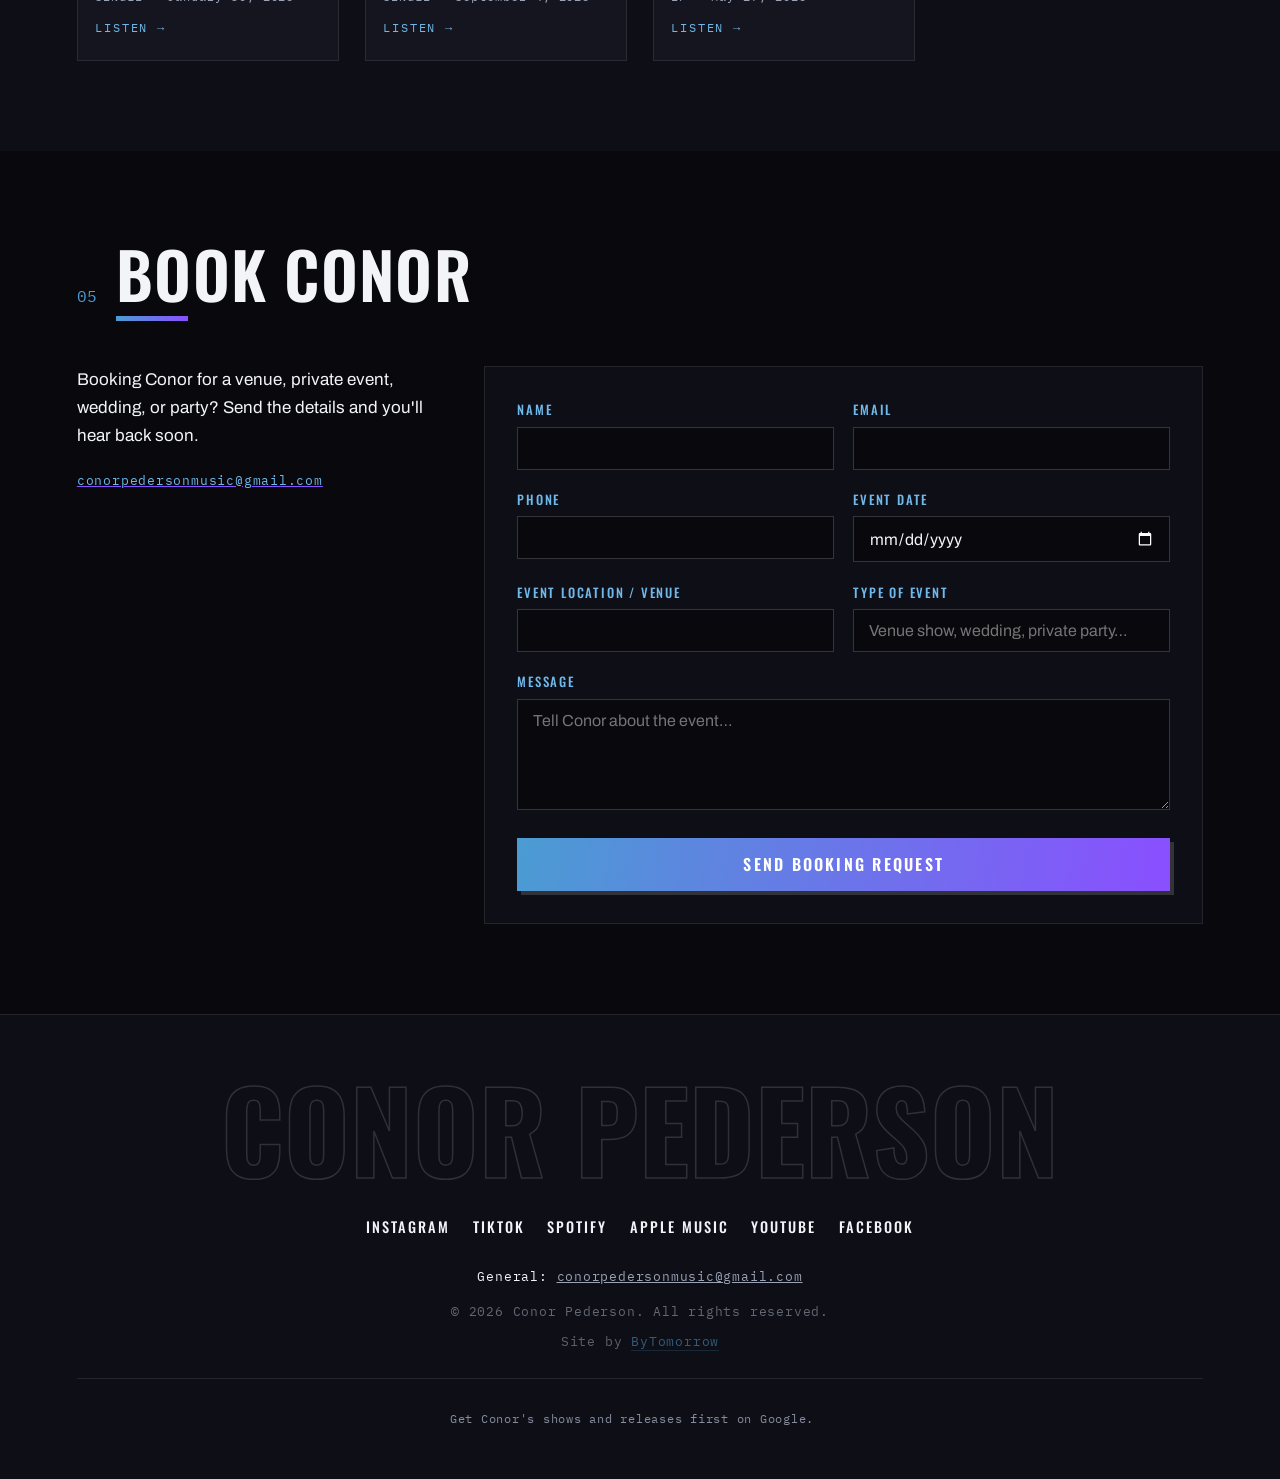
==== commit c30366a8: "SEO step 1: Nashville is the location signal (Pittsburgh kept as origin) Title, meta/OG descriptions" ====
--- a/index.html
+++ b/index.html
@@ -3,14 +3,14 @@
 <head>
 <meta charset="UTF-8">
 <meta name="viewport" content="width=device-width, initial-scale=1.0">
-<title>Conor Pederson — Official Site</title>
-<meta name="description" content="Conor Pederson is an artist and songwriter from Pittsburgh — Pop, R&B, Country, Hip-Hop and the classics. Listen now, see upcoming shows, and book Conor for your event.">
+<title>Conor Pederson | Nashville Pop Artist and Live Acoustic Singer</title>
+<meta name="description" content="Conor Pederson is a Nashville-based pop artist and songwriter, Pittsburgh-born, who sings Pop, R&B, Country and Hip-Hop live with an acoustic guitar. Listen, see upcoming shows, and book him for venues, weddings and private events across Middle Tennessee.">
 <link rel="canonical" href="https://conorpedersonmusic.com/">
 
 <!-- Open Graph. og:image MUST be absolute — scrapers do not resolve
      relative paths, and a relative one silently breaks every shared link. -->
-<meta property="og:title" content="Conor Pederson — Official Site">
-<meta property="og:description" content="New single Jamaica Free$tyle out now. Shows, music, and booking.">
+<meta property="og:title" content="Conor Pederson | Nashville Pop Artist">
+<meta property="og:description" content="Nashville-based pop artist, Pittsburgh-born. New single Jamaica Free$tyle out now. Shows, music, and booking.">
 <meta property="og:image" content="https://conorpedersonmusic.com/assets/img/art-jamaica-freestyle.jpg">
 <meta property="og:image:alt" content="Jamaica Free$tyle artwork">
 <meta property="og:url" content="https://conorpedersonmusic.com/">
@@ -18,8 +18,8 @@
 <meta property="og:site_name" content="Conor Pederson">
 
 <meta name="twitter:card" content="summary_large_image">
-<meta name="twitter:title" content="Conor Pederson — Official Site">
-<meta name="twitter:description" content="New single Jamaica Free$tyle out now. Shows, music, and booking.">
+<meta name="twitter:title" content="Conor Pederson | Nashville Pop Artist">
+<meta name="twitter:description" content="Nashville-based pop artist, Pittsburgh-born. New single Jamaica Free$tyle out now. Shows, music, and booking.">
 <meta name="twitter:image" content="https://conorpedersonmusic.com/assets/img/art-jamaica-freestyle.jpg">
 
 <!-- Freshness signals (Tier-1 checklist item 13). Managed by scripts/build.mjs
@@ -61,7 +61,7 @@
       "@type": "WebPage",
       "@id": "https://conorpedersonmusic.com#webpage",
       "url": "https://conorpedersonmusic.com",
-      "name": "Conor Pederson — Official Site",
+      "name": "Conor Pederson | Nashville Pop Artist and Live Acoustic Singer",
       "isPartOf": {
         "@id": "https://conorpedersonmusic.com#website"
       },
@@ -82,10 +82,44 @@
       "url": "https://conorpedersonmusic.com",
       "image": "https://conorpedersonmusic.com/assets/img/art-jamaica-freestyle.jpg",
       "logo": "https://conorpedersonmusic.com/assets/img/cp-logo-512.png",
+      "description": "Nashville-based pop artist and songwriter, Pittsburgh-born. Live vocals and acoustic guitar: Pop, R&B, Country, Hip-Hop and originals, for venues, weddings and private events.",
       "genre": [
+        "Pop",
         "R&B",
-        "Pop",
+        "Country",
         "Hip-Hop"
+      ],
+      "location": {
+        "@type": "Place",
+        "name": "Nashville, Tennessee",
+        "address": {
+          "@type": "PostalAddress",
+          "addressLocality": "Nashville",
+          "addressRegion": "TN",
+          "addressCountry": "US"
+        }
+      },
+      "foundingLocation": {
+        "@type": "Place",
+        "name": "Pittsburgh, Pennsylvania"
+      },
+      "areaServed": [
+        {
+          "@type": "City",
+          "name": "Nashville"
+        },
+        {
+          "@type": "City",
+          "name": "Franklin"
+        },
+        {
+          "@type": "AdministrativeArea",
+          "name": "Middle Tennessee"
+        },
+        {
+          "@type": "City",
+          "name": "Pittsburgh"
+        }
       ],
       "sameAs": [
         "https://www.instagram.com/conorpedersonmusic/",
@@ -238,7 +272,7 @@
   <div class="hero__glow hero__glow--purple" aria-hidden="true"></div>
 
   <div class="hero__inner">
-    <p class="hero__kicker reveal">Pittsburgh-born artist &amp; songwriter</p>
+    <p class="hero__kicker reveal">Nashville pop artist &amp; songwriter. Pittsburgh-born.</p>
     <h1 class="hero__name">
       <span class="hero__line reveal">CONOR</span>
       <span class="hero__line hero__line--outline reveal">PEDERSON</span>
@@ -288,6 +322,7 @@
     <div class="about__copy">
       <p class="about__lede reveal">Conor Pederson is an artist and songwriter whose dynamic voice shines through in his music, gracefully traversing various genres and sonic pockets.</p>
       <p class="reveal">The Pittsburgh native&#39;s warm, textured tone and soulful melodic instinct blend tastefully with sincere, conversational lyricism.</p>
+      <p class="reveal">Now based in Nashville, Conor is available for venues, weddings, private and corporate events across Middle Tennessee, and still plays his hometown around Pittsburgh.</p>
       <p class="reveal">Conor&#39;s artistic versatility is on full display at his live shows, where he infuses his unique style and sound into classics spanning various genres and time periods. From Pop to R&amp;B to Country to Hip Hop, the songs you will hear during one of Conor&#39;s performances are a portrait of the musical influences that have inspired and ignited his passion for music.</p>
       <p class="about__tag reveal"><span class="mono">VOCALS + ACOUSTIC GUITAR</span></p>
     </div>
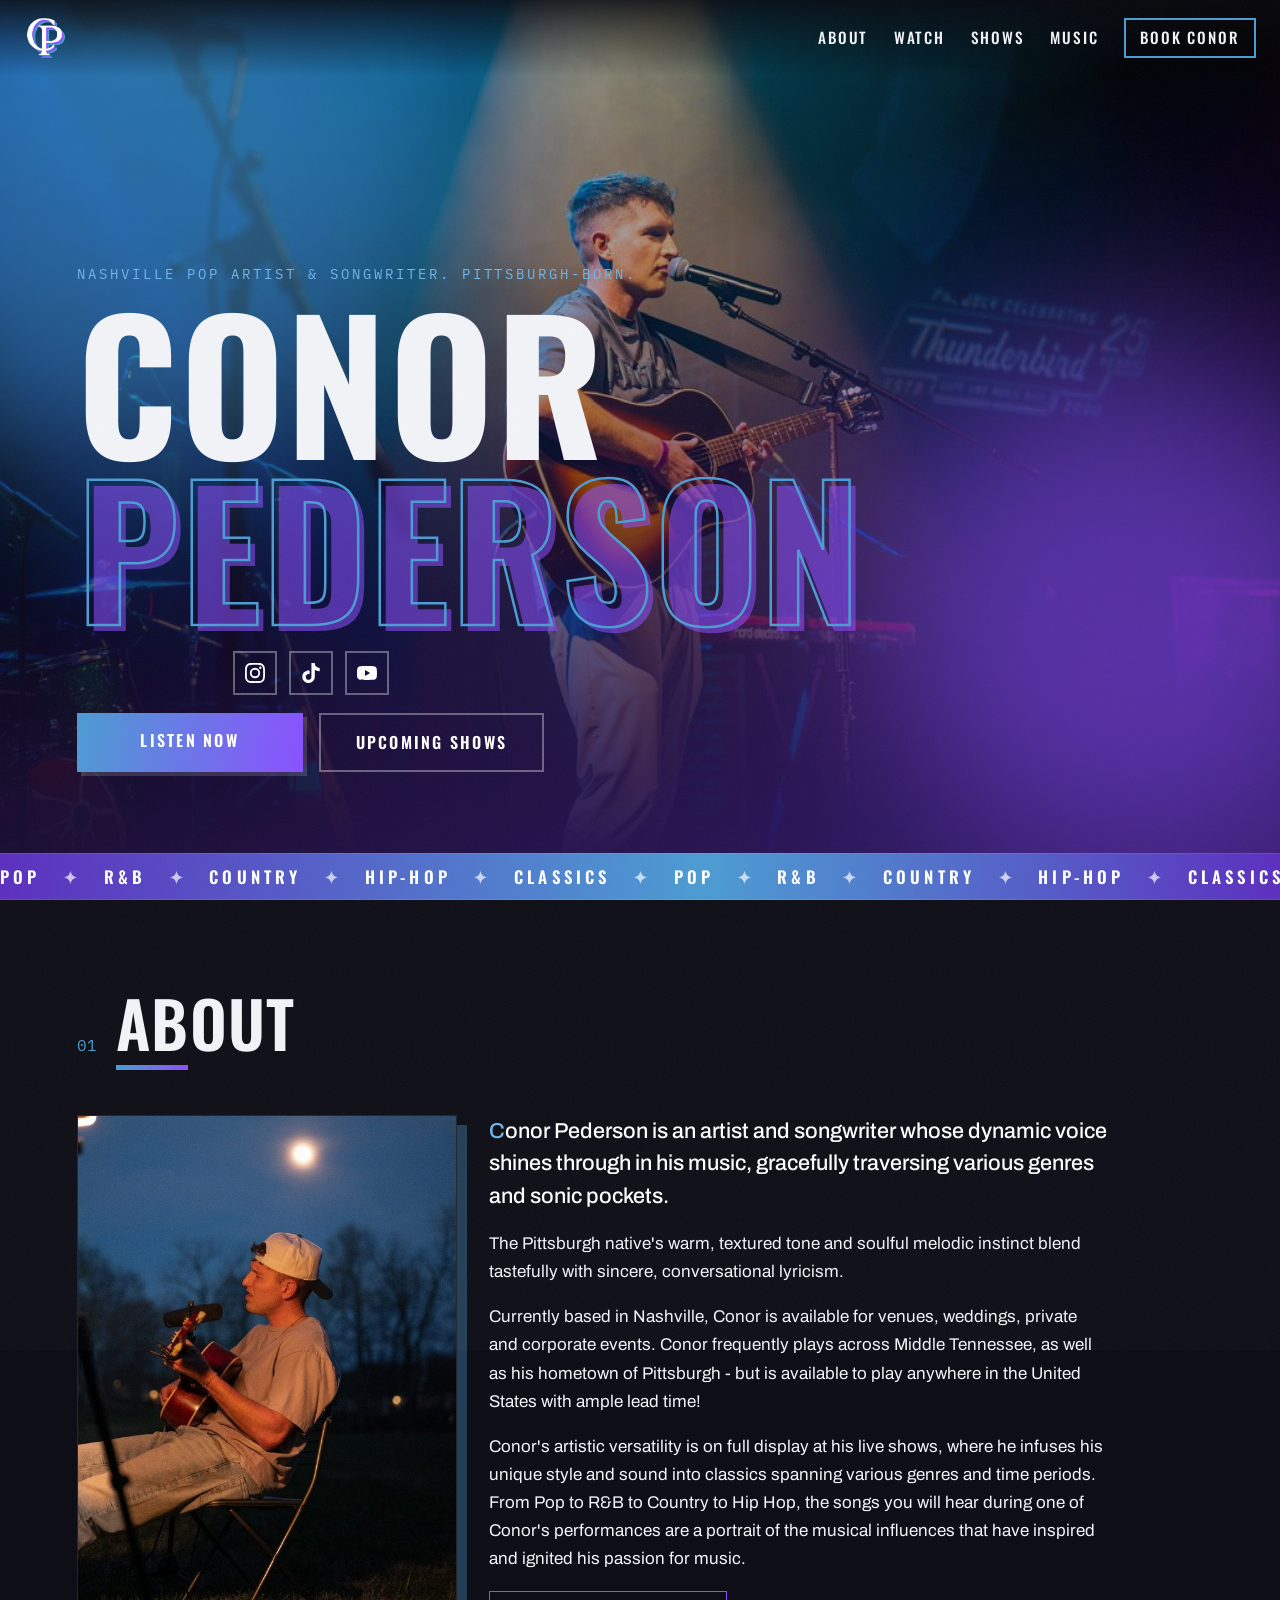
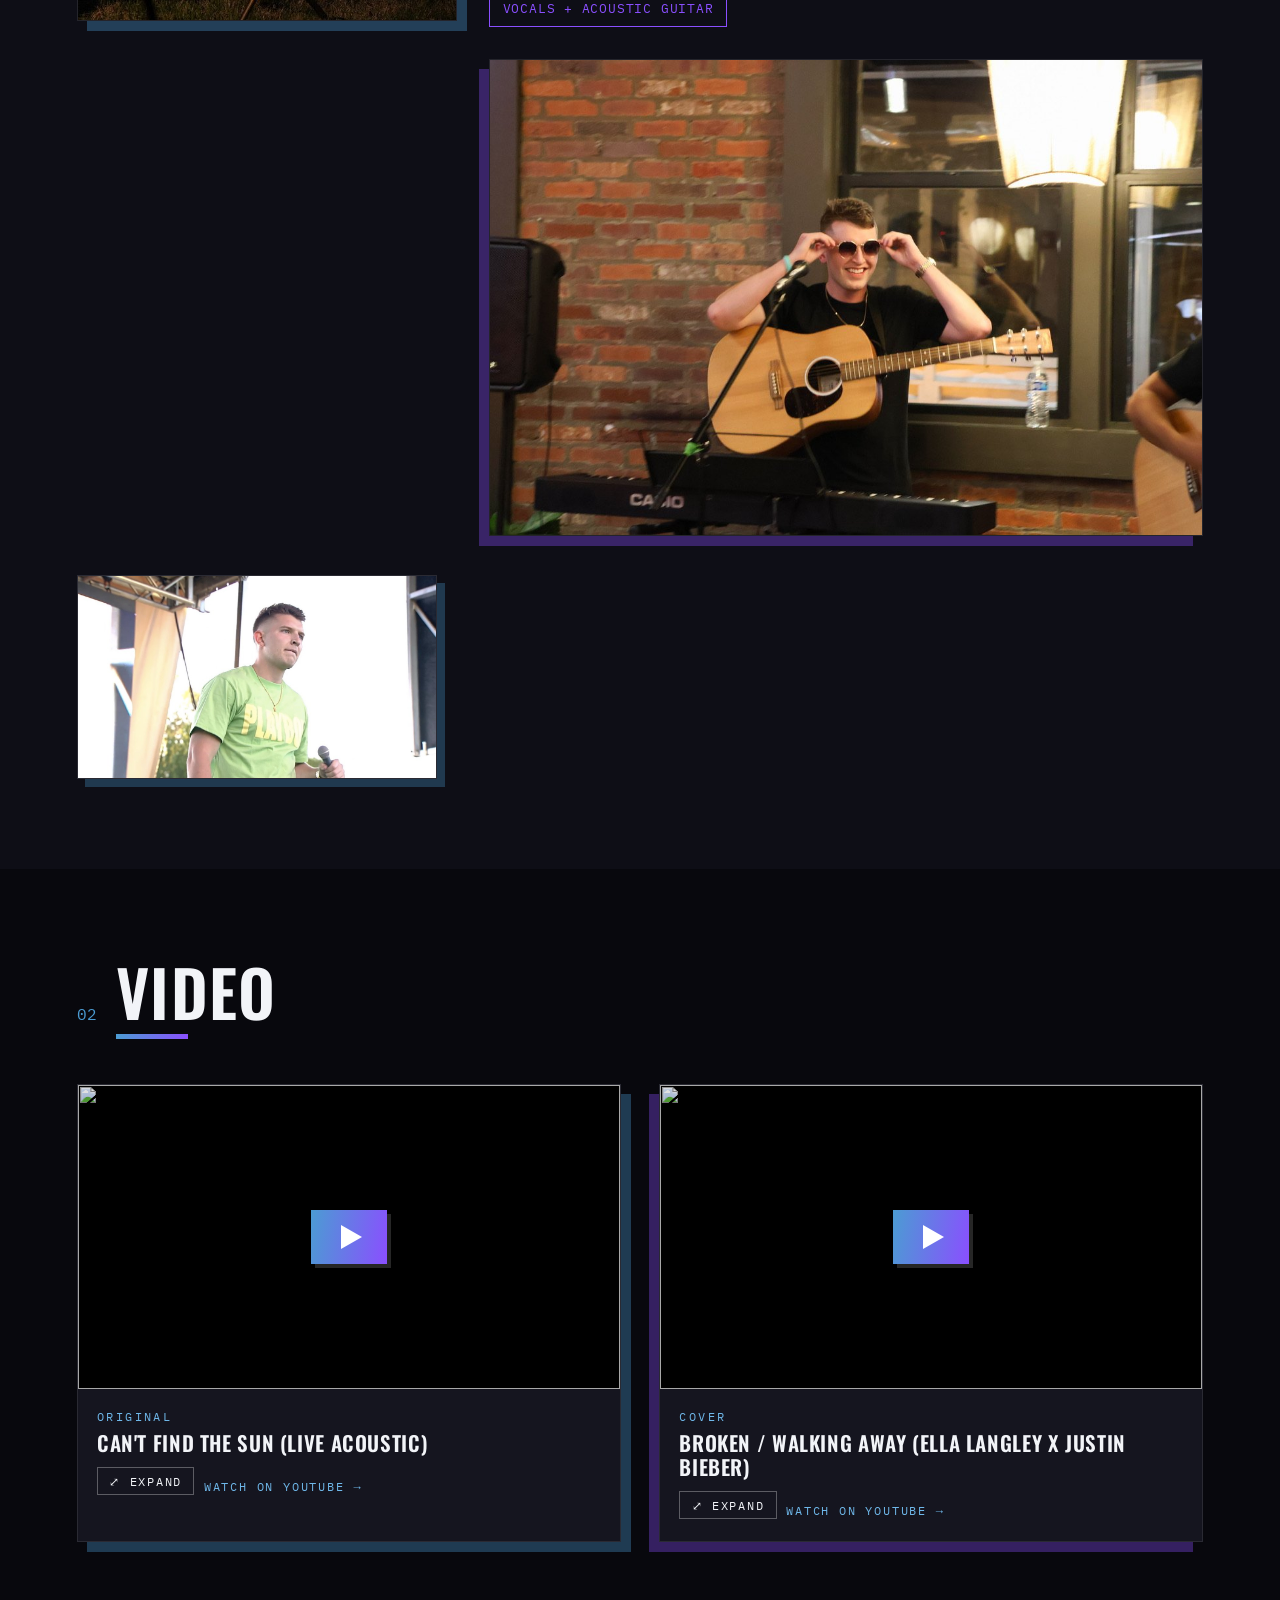
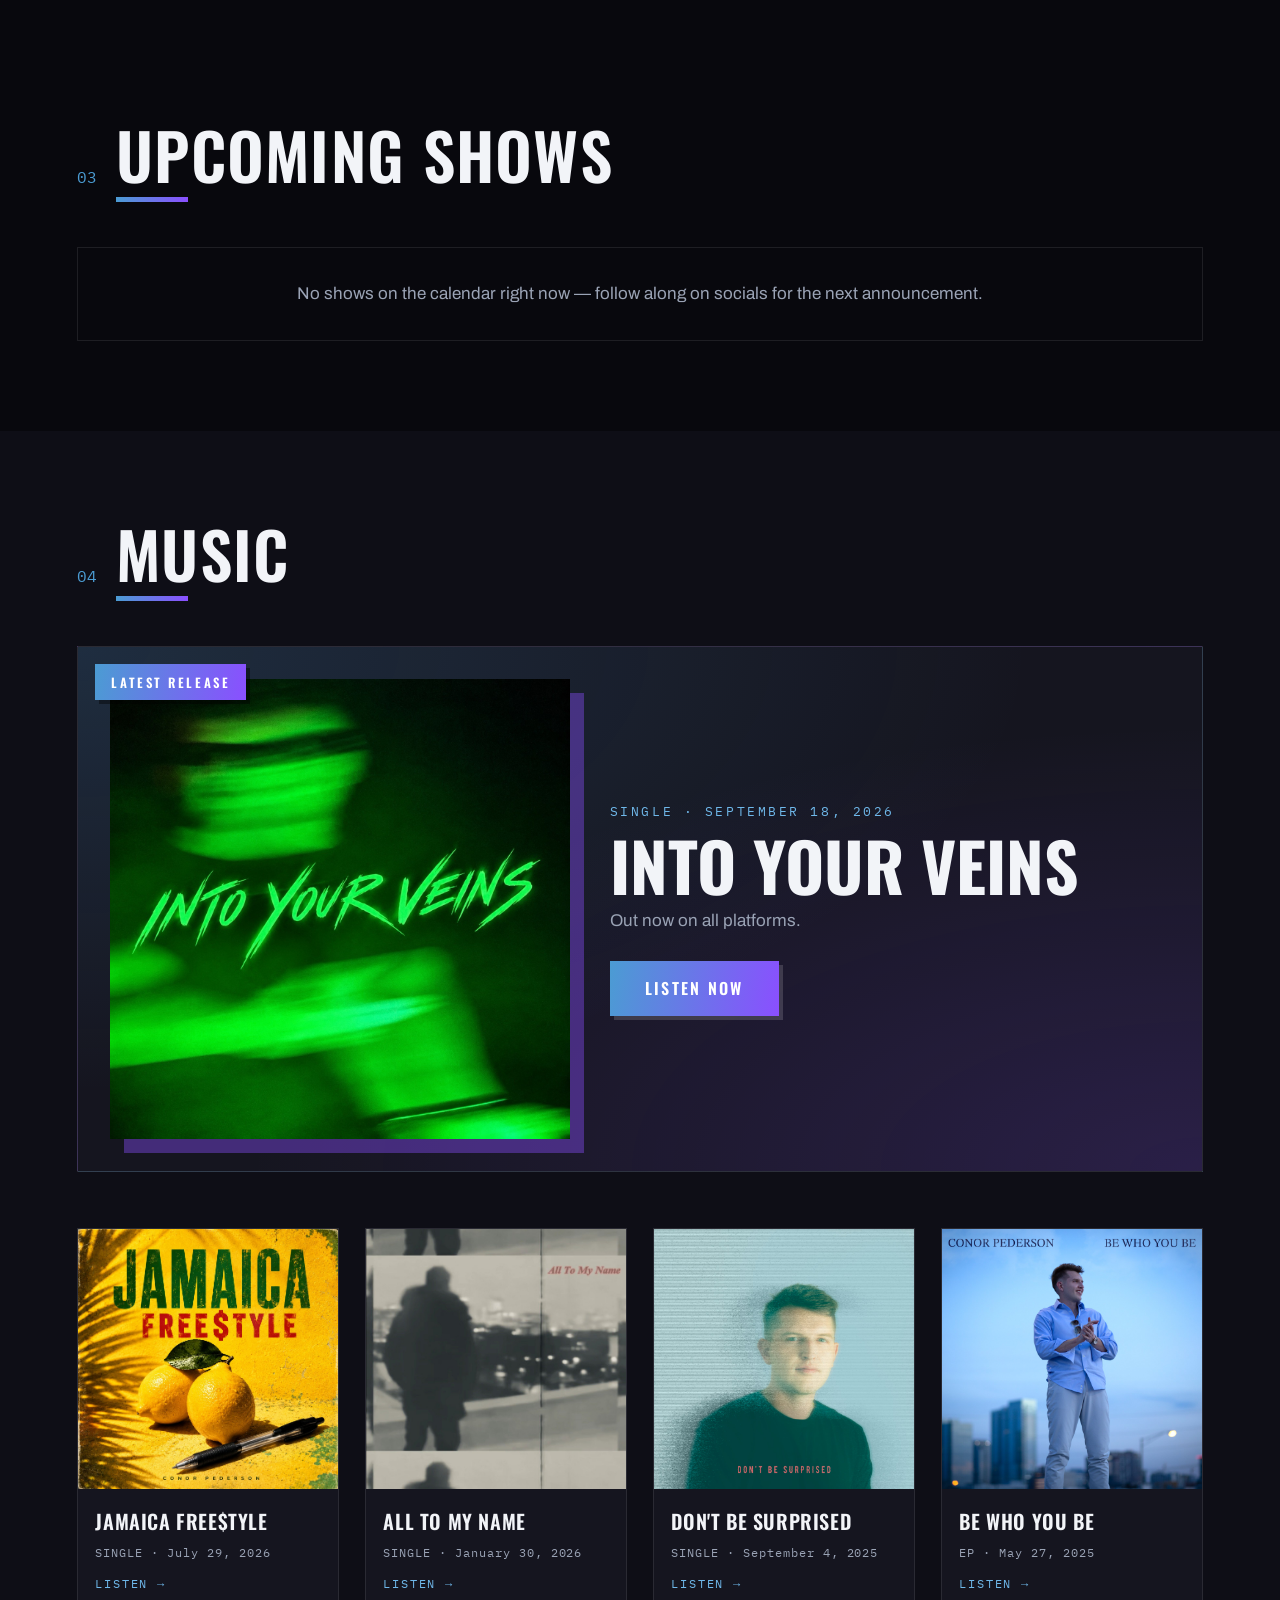
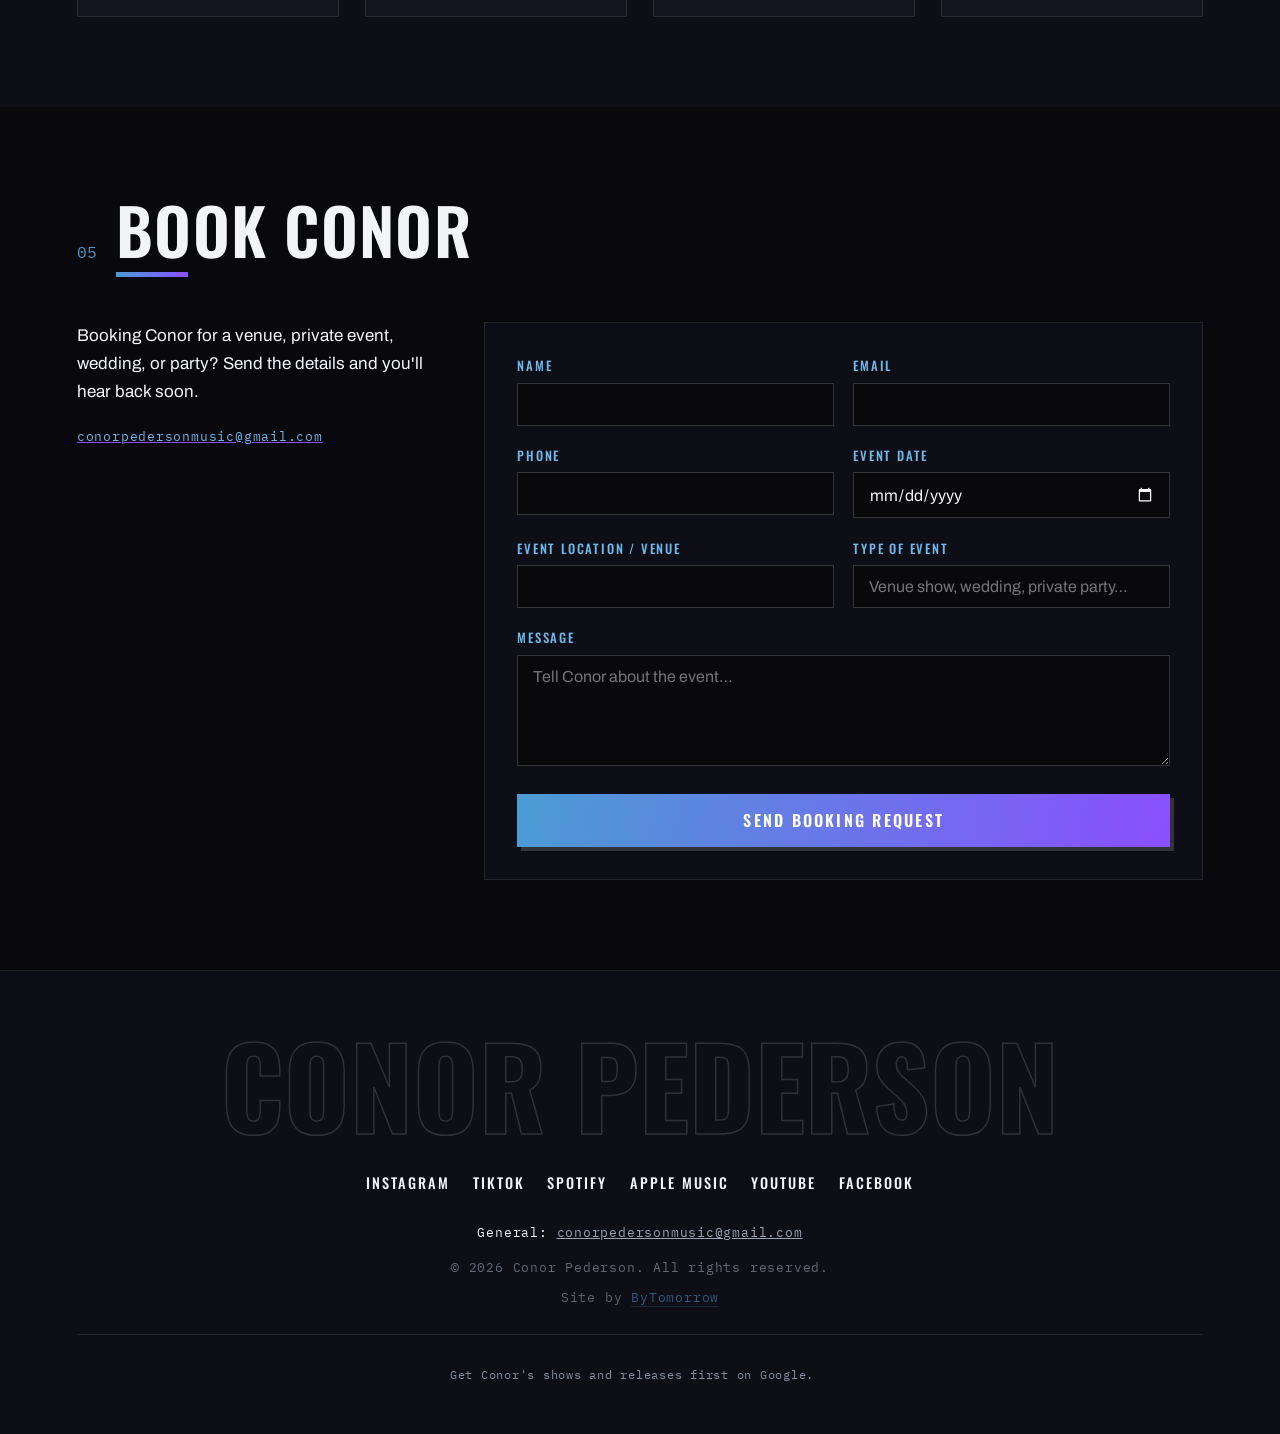
==== commit 44c39508: "Into Your Veins: point artwork at Conor's uploaded iyv-art.jpeg (field had selected the favicon) Co-" ====
--- a/index.html
+++ b/index.html
@@ -11,8 +11,8 @@
      relative paths, and a relative one silently breaks every shared link. -->
 <meta property="og:title" content="Conor Pederson | Nashville Pop Artist">
 <meta property="og:description" content="Nashville-based pop artist, Pittsburgh-born. New single Jamaica Free$tyle out now. Shows, music, and booking.">
-<meta property="og:image" content="https://conorpedersonmusic.com/assets/img/art-jamaica-freestyle.jpg">
-<meta property="og:image:alt" content="Jamaica Free$tyle artwork">
+<meta property="og:image" content="https://conorpedersonmusic.com/assets/img/iyv-art.jpeg">
+<meta property="og:image:alt" content="Into Your Veins artwork">
 <meta property="og:url" content="https://conorpedersonmusic.com/">
 <meta property="og:type" content="website">
 <meta property="og:site_name" content="Conor Pederson">
@@ -20,13 +20,13 @@
 <meta name="twitter:card" content="summary_large_image">
 <meta name="twitter:title" content="Conor Pederson | Nashville Pop Artist">
 <meta name="twitter:description" content="Nashville-based pop artist, Pittsburgh-born. New single Jamaica Free$tyle out now. Shows, music, and booking.">
-<meta name="twitter:image" content="https://conorpedersonmusic.com/assets/img/art-jamaica-freestyle.jpg">
+<meta name="twitter:image" content="https://conorpedersonmusic.com/assets/img/iyv-art.jpeg">
 
 <!-- Freshness signals (Tier-1 checklist item 13). Managed by scripts/build.mjs
      from the git history of data/*.json (shows, music, about, videos). Do not hand-edit. -->
 <!-- BUILD:DATES:START -->
 <meta property="article:published_time" content="2026-07-31">
-<meta property="article:modified_time" content="2026-09-16">
+<meta property="article:modified_time" content="2026-09-18">
 <!-- BUILD:DATES:END -->
 
 <link rel="icon" href="/favicon.ico?v=b586a40c67" sizes="any">
@@ -69,10 +69,10 @@
         "@id": "https://conorpedersonmusic.com#artist"
       },
       "datePublished": "2026-07-31",
-      "dateModified": "2026-09-16",
+      "dateModified": "2026-09-18",
       "primaryImageOfPage": {
         "@type": "ImageObject",
-        "url": "https://conorpedersonmusic.com/assets/img/art-jamaica-freestyle.jpg"
+        "url": "https://conorpedersonmusic.com/assets/img/iyv-art.jpeg"
       }
     },
     {
@@ -80,7 +80,7 @@
       "@id": "https://conorpedersonmusic.com#artist",
       "name": "Conor Pederson",
       "url": "https://conorpedersonmusic.com",
-      "image": "https://conorpedersonmusic.com/assets/img/art-jamaica-freestyle.jpg",
+      "image": "https://conorpedersonmusic.com/assets/img/iyv-art.jpeg",
       "logo": "https://conorpedersonmusic.com/assets/img/cp-logo-512.png",
       "description": "Nashville-based pop artist and songwriter, Pittsburgh-born. Live vocals and acoustic guitar: Pop, R&B, Country, Hip-Hop and originals, for venues, weddings and private events.",
       "genre": [
@@ -194,6 +194,19 @@
     },
     {
       "@type": "MusicRecording",
+      "name": "Into Your Veins",
+      "byArtist": {
+        "@type": "MusicGroup",
+        "@id": "https://conorpedersonmusic.com#artist",
+        "name": "Conor Pederson",
+        "url": "https://conorpedersonmusic.com"
+      },
+      "datePublished": "2026-09-18",
+      "image": "https://conorpedersonmusic.com/assets/img/iyv-art.jpeg",
+      "url": "https://ffm.to/into-your-veins-single"
+    },
+    {
+      "@type": "MusicRecording",
       "name": "Jamaica Free$tyle",
       "byArtist": {
         "@type": "MusicGroup",
@@ -322,7 +335,7 @@
     <div class="about__copy">
       <p class="about__lede reveal">Conor Pederson is an artist and songwriter whose dynamic voice shines through in his music, gracefully traversing various genres and sonic pockets.</p>
       <p class="reveal">The Pittsburgh native&#39;s warm, textured tone and soulful melodic instinct blend tastefully with sincere, conversational lyricism.</p>
-      <p class="reveal">Now based in Nashville, Conor is available for venues, weddings, private and corporate events across Middle Tennessee, and still plays his hometown around Pittsburgh.</p>
+      <p class="reveal">Currently based in Nashville, Conor is available for venues, weddings, private and corporate events. Conor frequently plays across Middle Tennessee, as well as his hometown of Pittsburgh - but is available to play anywhere in the United States with ample lead time!</p>
       <p class="reveal">Conor&#39;s artistic versatility is on full display at his live shows, where he infuses his unique style and sound into classics spanning various genres and time periods. From Pop to R&amp;B to Country to Hip Hop, the songs you will hear during one of Conor&#39;s performances are a portrait of the musical influences that have inspired and ignited his passion for music.</p>
       <p class="about__tag reveal"><span class="mono">VOCALS + ACOUSTIC GUITAR</span></p>
     </div>
@@ -344,9 +357,8 @@
   <!-- BUILD:VIDEOS:START -->
   <div class="section__head reveal">
     <span class="section__num">02</span>
-    <h2 class="section__title">Watch</h2>
-  </div>
-  <p class="watch__intro reveal">Live, one take, no tricks. A cover and an original so you can hear exactly what you&#39;d be booking.</p>
+    <h2 class="section__title">Video</h2>
+  </div>
   <div class="watch__grid">
     <article class="video reveal">
       <div class="video__frame" data-video-id="aldkBjVJ7qQ" data-video-title="Can&#39;t Find the Sun (Live Acoustic)">
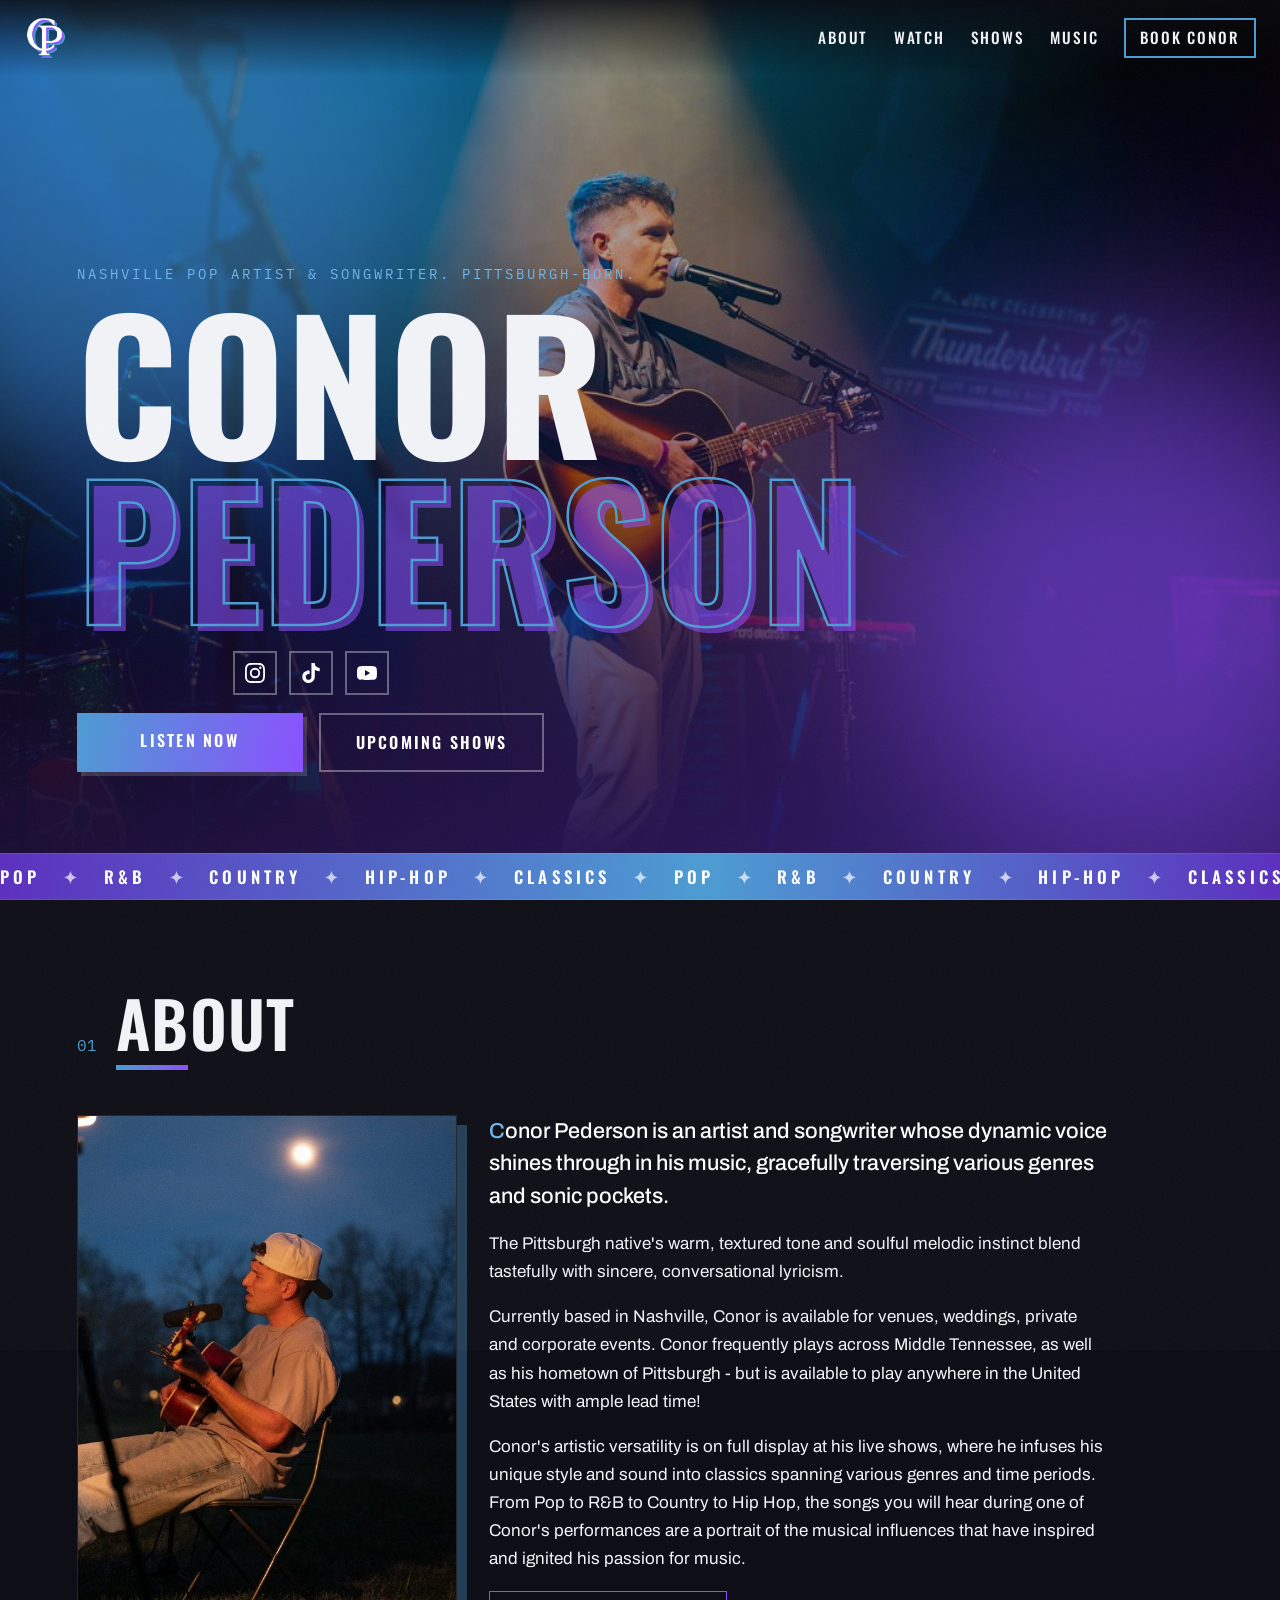
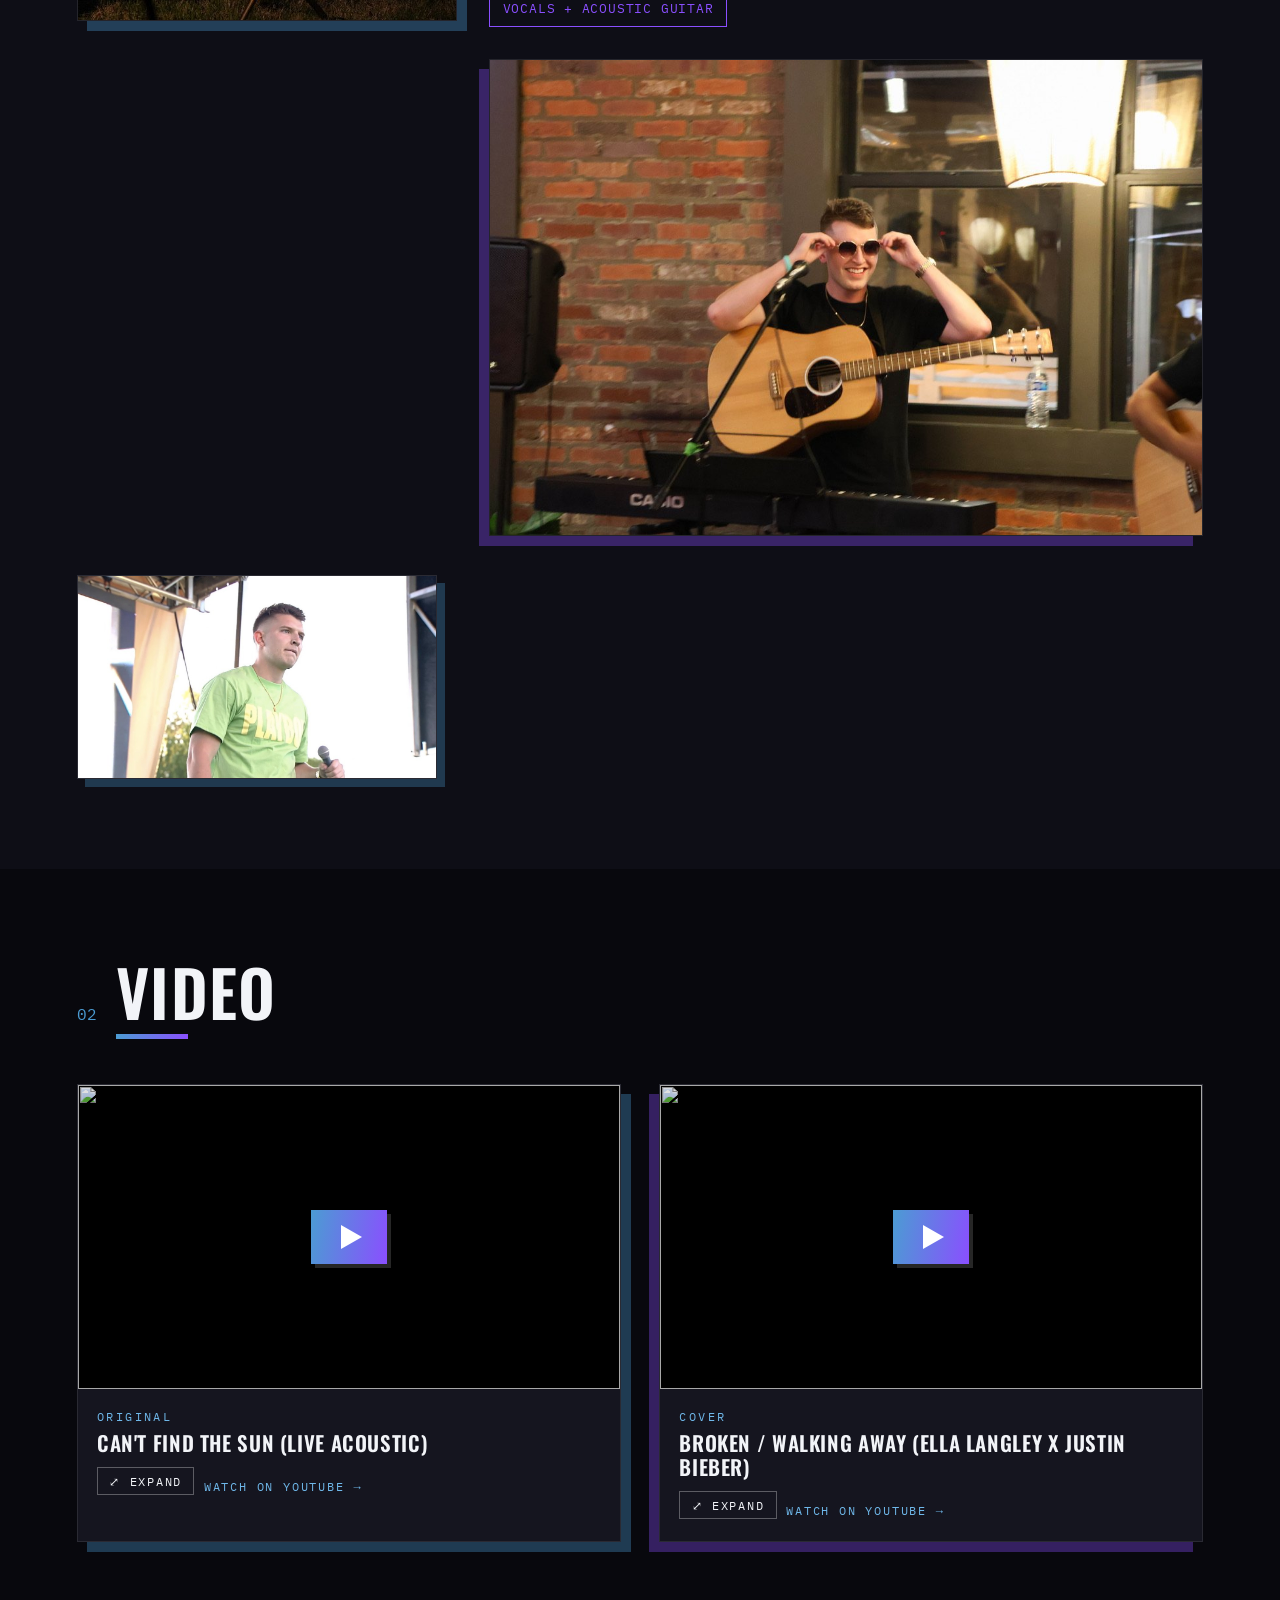
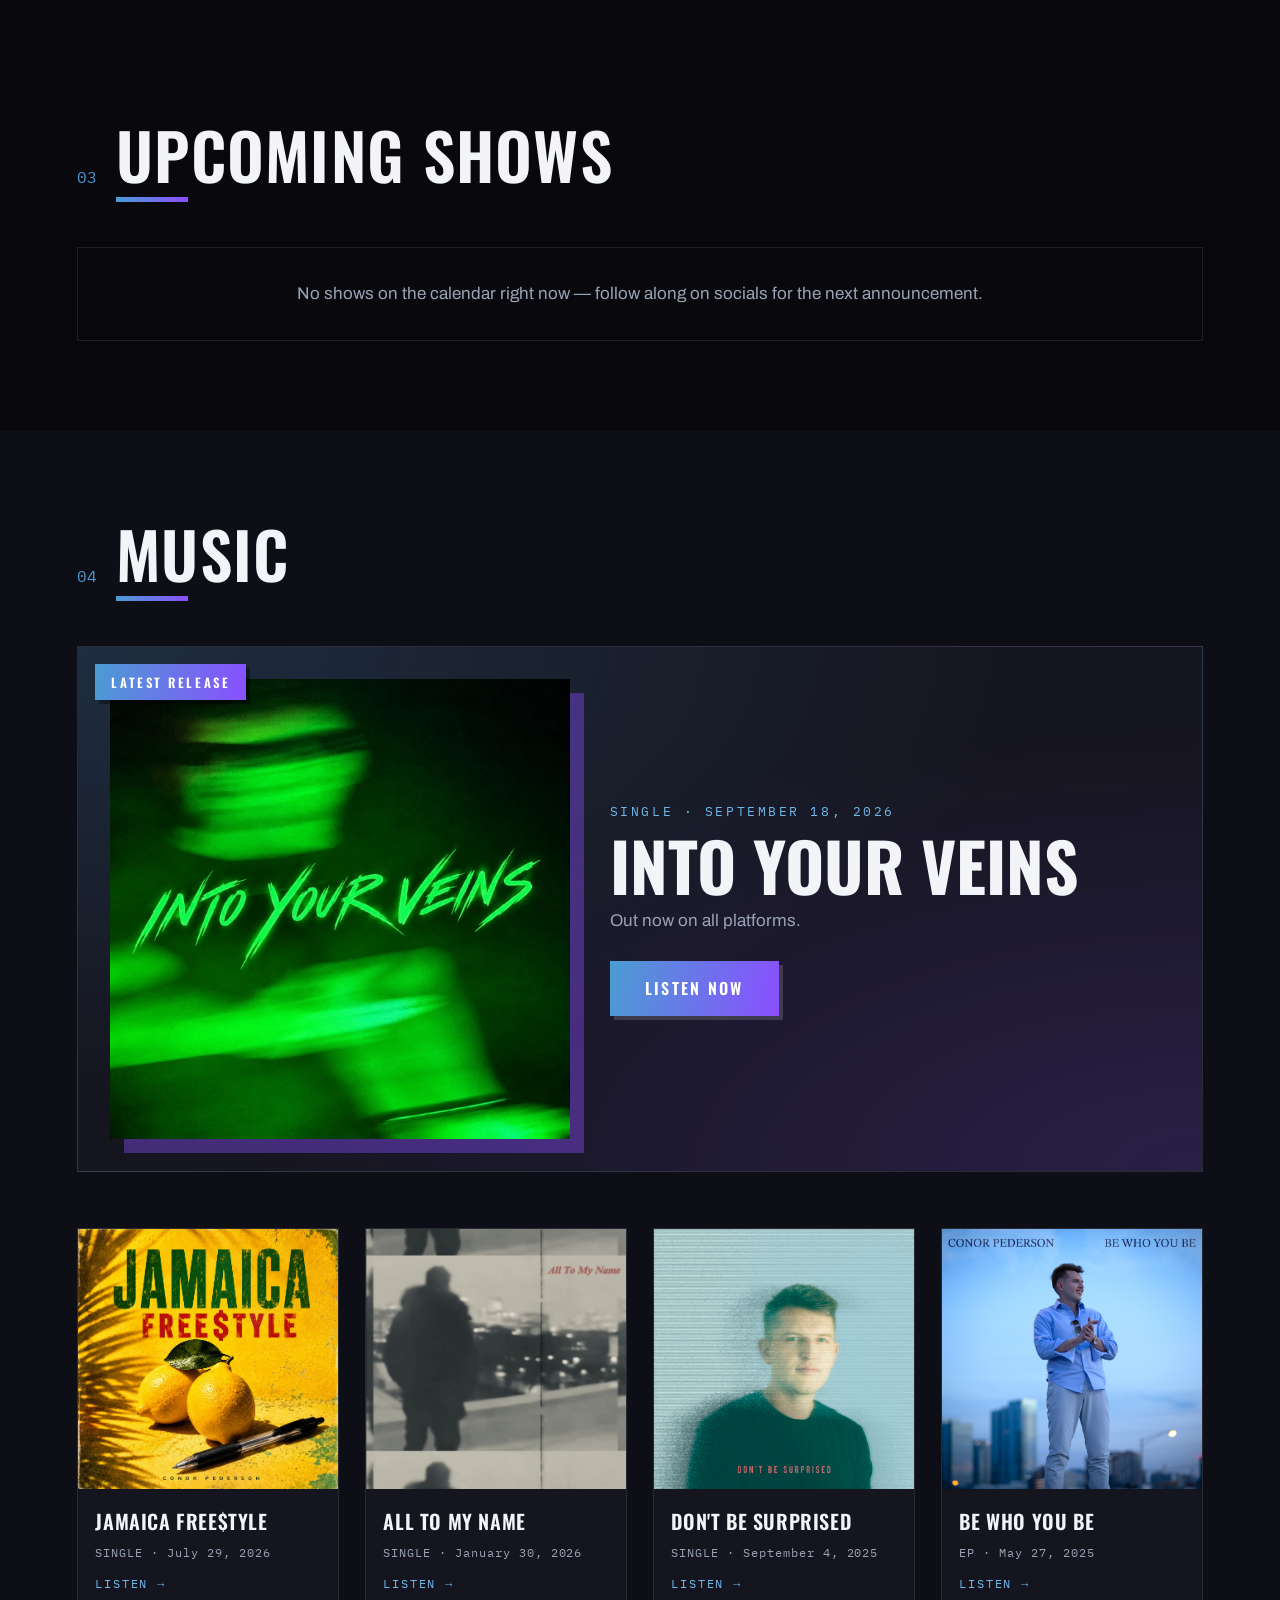
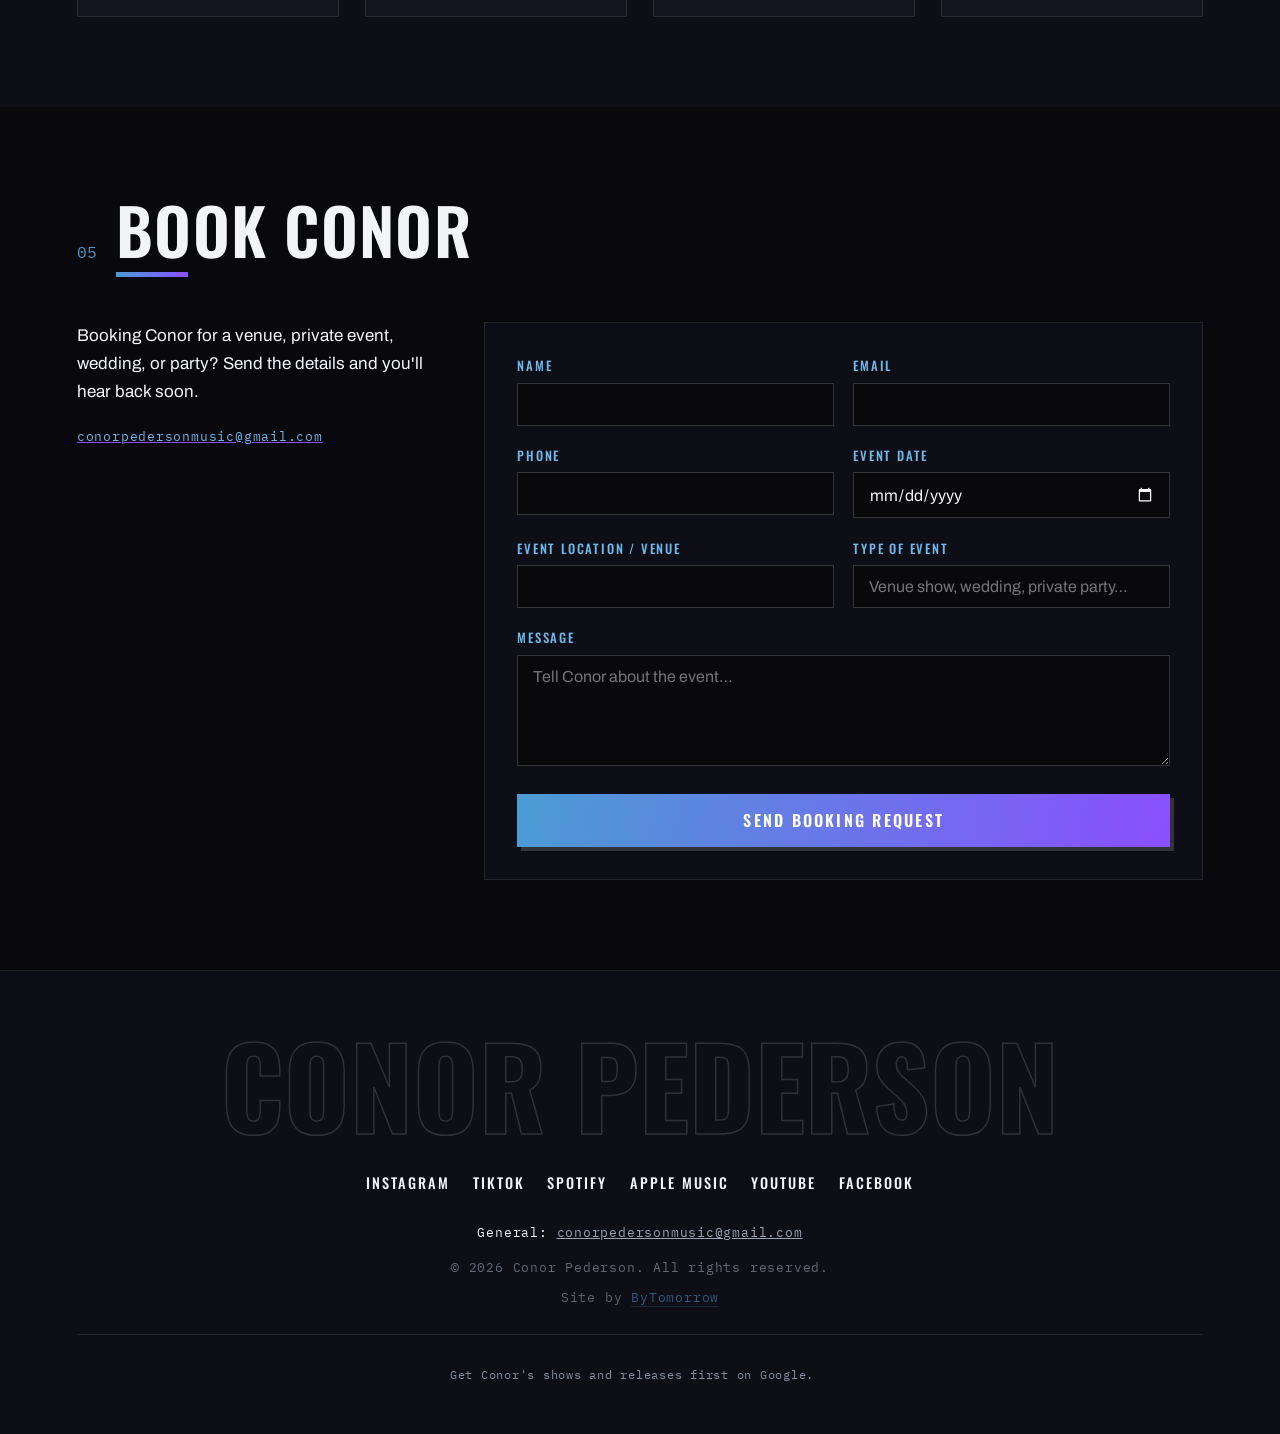
==== commit c7328dc4: "Version artwork URLs by content hash so a cached 404 can never stick to new cover art Conor's Into Y" ====
--- a/index.html
+++ b/index.html
@@ -11,7 +11,7 @@
      relative paths, and a relative one silently breaks every shared link. -->
 <meta property="og:title" content="Conor Pederson | Nashville Pop Artist">
 <meta property="og:description" content="Nashville-based pop artist, Pittsburgh-born. New single Jamaica Free$tyle out now. Shows, music, and booking.">
-<meta property="og:image" content="https://conorpedersonmusic.com/assets/img/iyv-art.jpeg">
+<meta property="og:image" content="https://conorpedersonmusic.com/assets/img/conor-pederson-into-your-veins.png?v=e8f1ad77ad">
 <meta property="og:image:alt" content="Into Your Veins artwork">
 <meta property="og:url" content="https://conorpedersonmusic.com/">
 <meta property="og:type" content="website">
@@ -20,13 +20,13 @@
 <meta name="twitter:card" content="summary_large_image">
 <meta name="twitter:title" content="Conor Pederson | Nashville Pop Artist">
 <meta name="twitter:description" content="Nashville-based pop artist, Pittsburgh-born. New single Jamaica Free$tyle out now. Shows, music, and booking.">
-<meta name="twitter:image" content="https://conorpedersonmusic.com/assets/img/iyv-art.jpeg">
+<meta name="twitter:image" content="https://conorpedersonmusic.com/assets/img/conor-pederson-into-your-veins.png?v=e8f1ad77ad">
 
 <!-- Freshness signals (Tier-1 checklist item 13). Managed by scripts/build.mjs
      from the git history of data/*.json (shows, music, about, videos). Do not hand-edit. -->
 <!-- BUILD:DATES:START -->
 <meta property="article:published_time" content="2026-07-31">
-<meta property="article:modified_time" content="2026-09-18">
+<meta property="article:modified_time" content="2026-09-19">
 <!-- BUILD:DATES:END -->
 
 <link rel="icon" href="/favicon.ico?v=b586a40c67" sizes="any">
@@ -69,10 +69,10 @@
         "@id": "https://conorpedersonmusic.com#artist"
       },
       "datePublished": "2026-07-31",
-      "dateModified": "2026-09-18",
+      "dateModified": "2026-09-19",
       "primaryImageOfPage": {
         "@type": "ImageObject",
-        "url": "https://conorpedersonmusic.com/assets/img/iyv-art.jpeg"
+        "url": "https://conorpedersonmusic.com/assets/img/conor-pederson-into-your-veins.png?v=e8f1ad77ad"
       }
     },
     {
@@ -80,7 +80,7 @@
       "@id": "https://conorpedersonmusic.com#artist",
       "name": "Conor Pederson",
       "url": "https://conorpedersonmusic.com",
-      "image": "https://conorpedersonmusic.com/assets/img/iyv-art.jpeg",
+      "image": "https://conorpedersonmusic.com/assets/img/conor-pederson-into-your-veins.png?v=e8f1ad77ad",
       "logo": "https://conorpedersonmusic.com/assets/img/cp-logo-512.png",
       "description": "Nashville-based pop artist and songwriter, Pittsburgh-born. Live vocals and acoustic guitar: Pop, R&B, Country, Hip-Hop and originals, for venues, weddings and private events.",
       "genre": [
@@ -202,7 +202,7 @@
         "url": "https://conorpedersonmusic.com"
       },
       "datePublished": "2026-09-18",
-      "image": "https://conorpedersonmusic.com/assets/img/iyv-art.jpeg",
+      "image": "https://conorpedersonmusic.com/assets/img/conor-pederson-into-your-veins.png?v=e8f1ad77ad",
       "url": "https://ffm.to/into-your-veins-single"
     },
     {
@@ -215,7 +215,7 @@
         "url": "https://conorpedersonmusic.com"
       },
       "datePublished": "2026-07-29",
-      "image": "https://conorpedersonmusic.com/assets/img/art-jamaica-freestyle.jpg",
+      "image": "https://conorpedersonmusic.com/assets/img/art-jamaica-freestyle.jpg?v=d31e93f55d",
       "url": "https://ffm.to/jamaica-freetyle-single"
     },
     {
@@ -228,7 +228,7 @@
         "url": "https://conorpedersonmusic.com"
       },
       "datePublished": "2026-01-30",
-      "image": "https://conorpedersonmusic.com/assets/img/art-all-to-my-name.jpg",
+      "image": "https://conorpedersonmusic.com/assets/img/art-all-to-my-name.jpg?v=dd3b47fe3b",
       "url": "https://ffm.to/kz08om4"
     },
     {
@@ -241,7 +241,7 @@
         "url": "https://conorpedersonmusic.com"
       },
       "datePublished": "2025-09-04",
-      "image": "https://conorpedersonmusic.com/assets/img/art-dont-be-surprised.jpg",
+      "image": "https://conorpedersonmusic.com/assets/img/art-dont-be-surprised.jpg?v=21d461cba0",
       "url": "https://ffm.to/qxmnb3y"
     },
     {
@@ -254,7 +254,7 @@
         "url": "https://conorpedersonmusic.com"
       },
       "datePublished": "2025-05-27",
-      "image": "https://conorpedersonmusic.com/assets/img/art-be-who-you-be.jpg",
+      "image": "https://conorpedersonmusic.com/assets/img/art-be-who-you-be.jpg?v=d480674f66",
       "url": "https://ffm.to/ajy9k8v"
     }
   ]
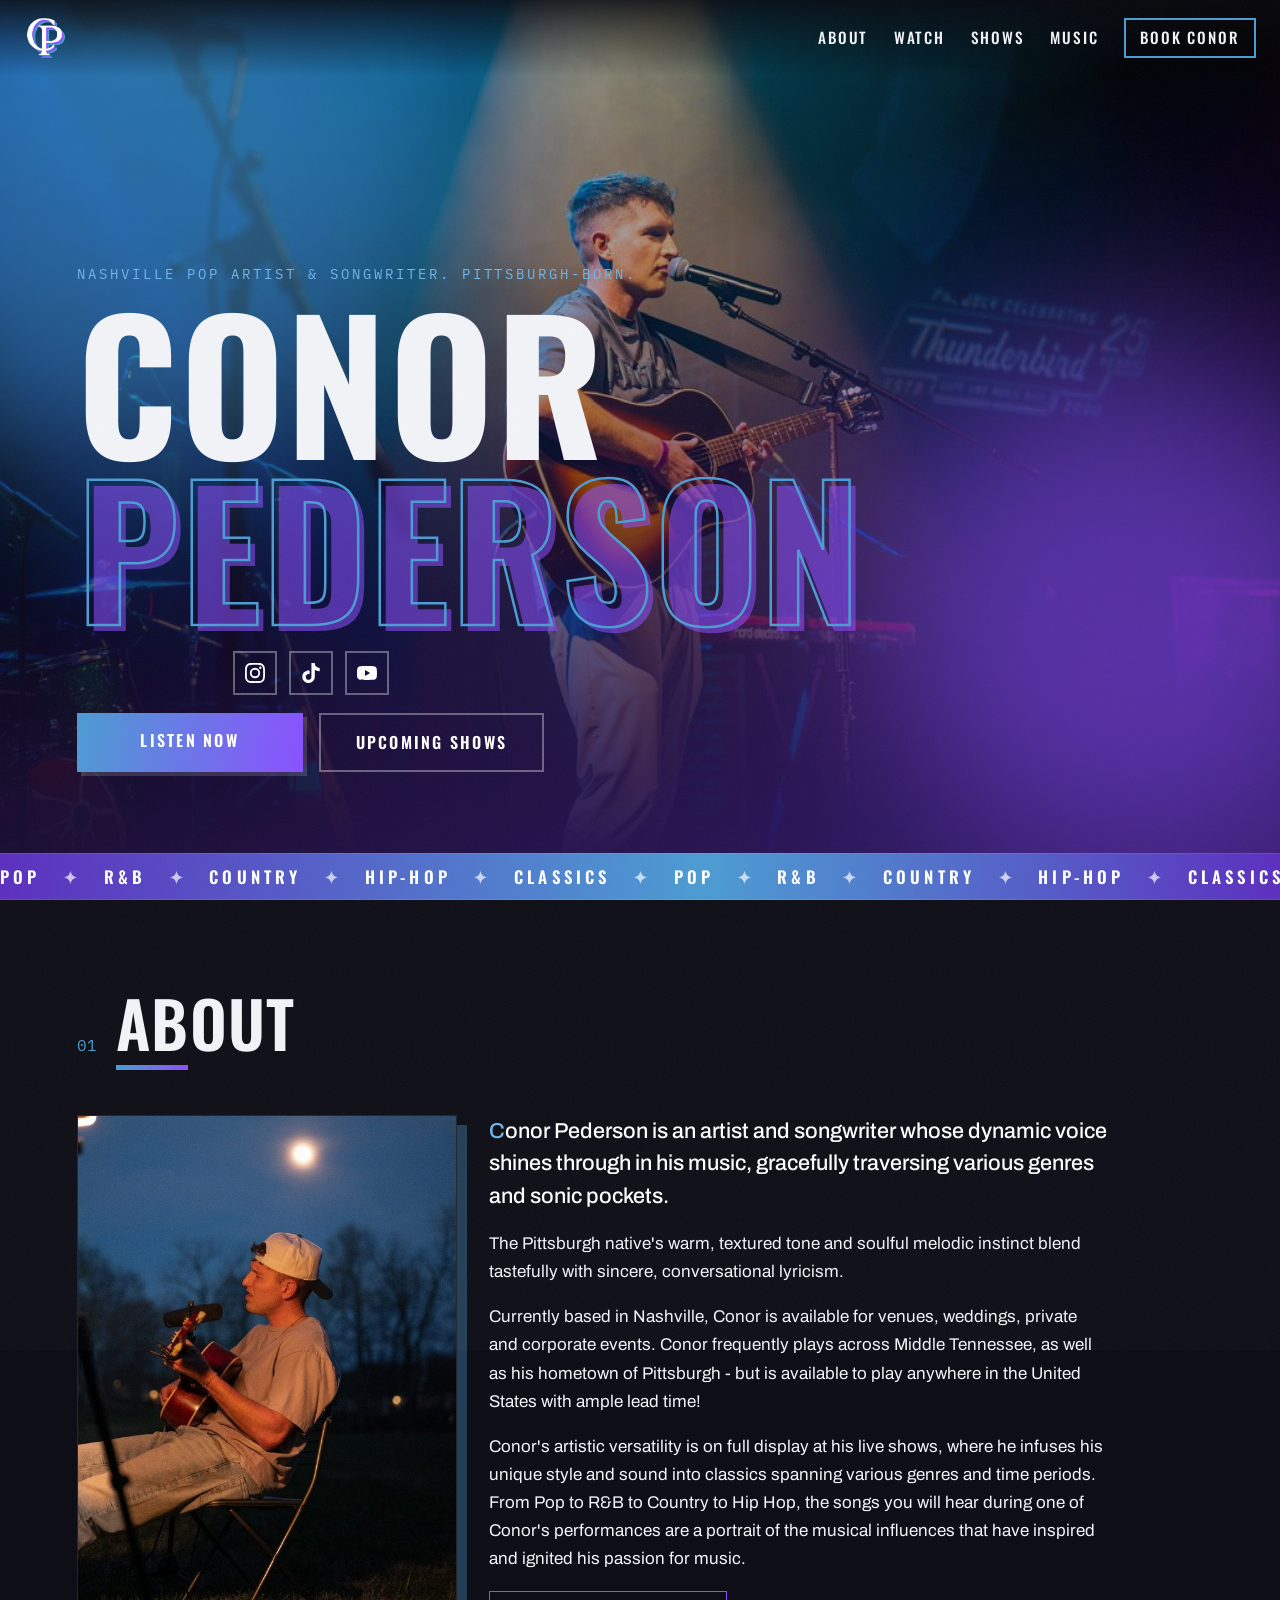
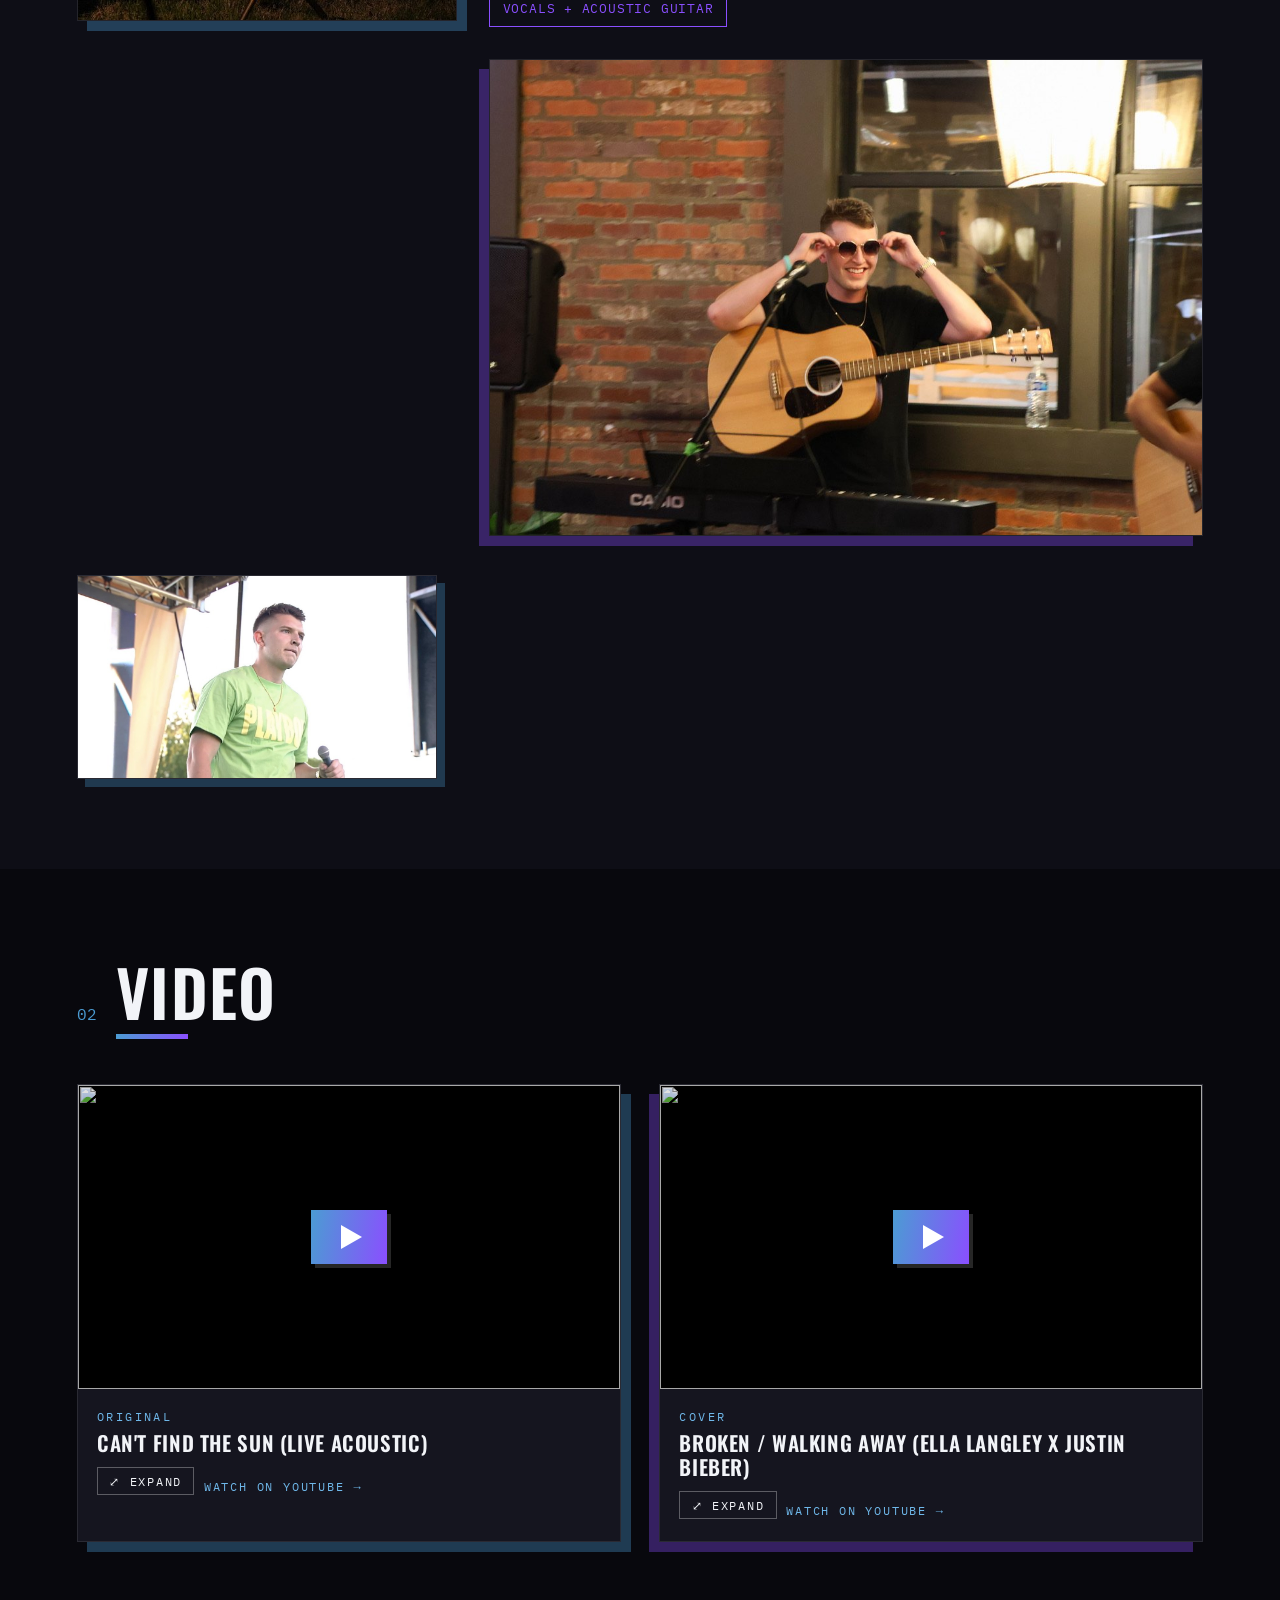
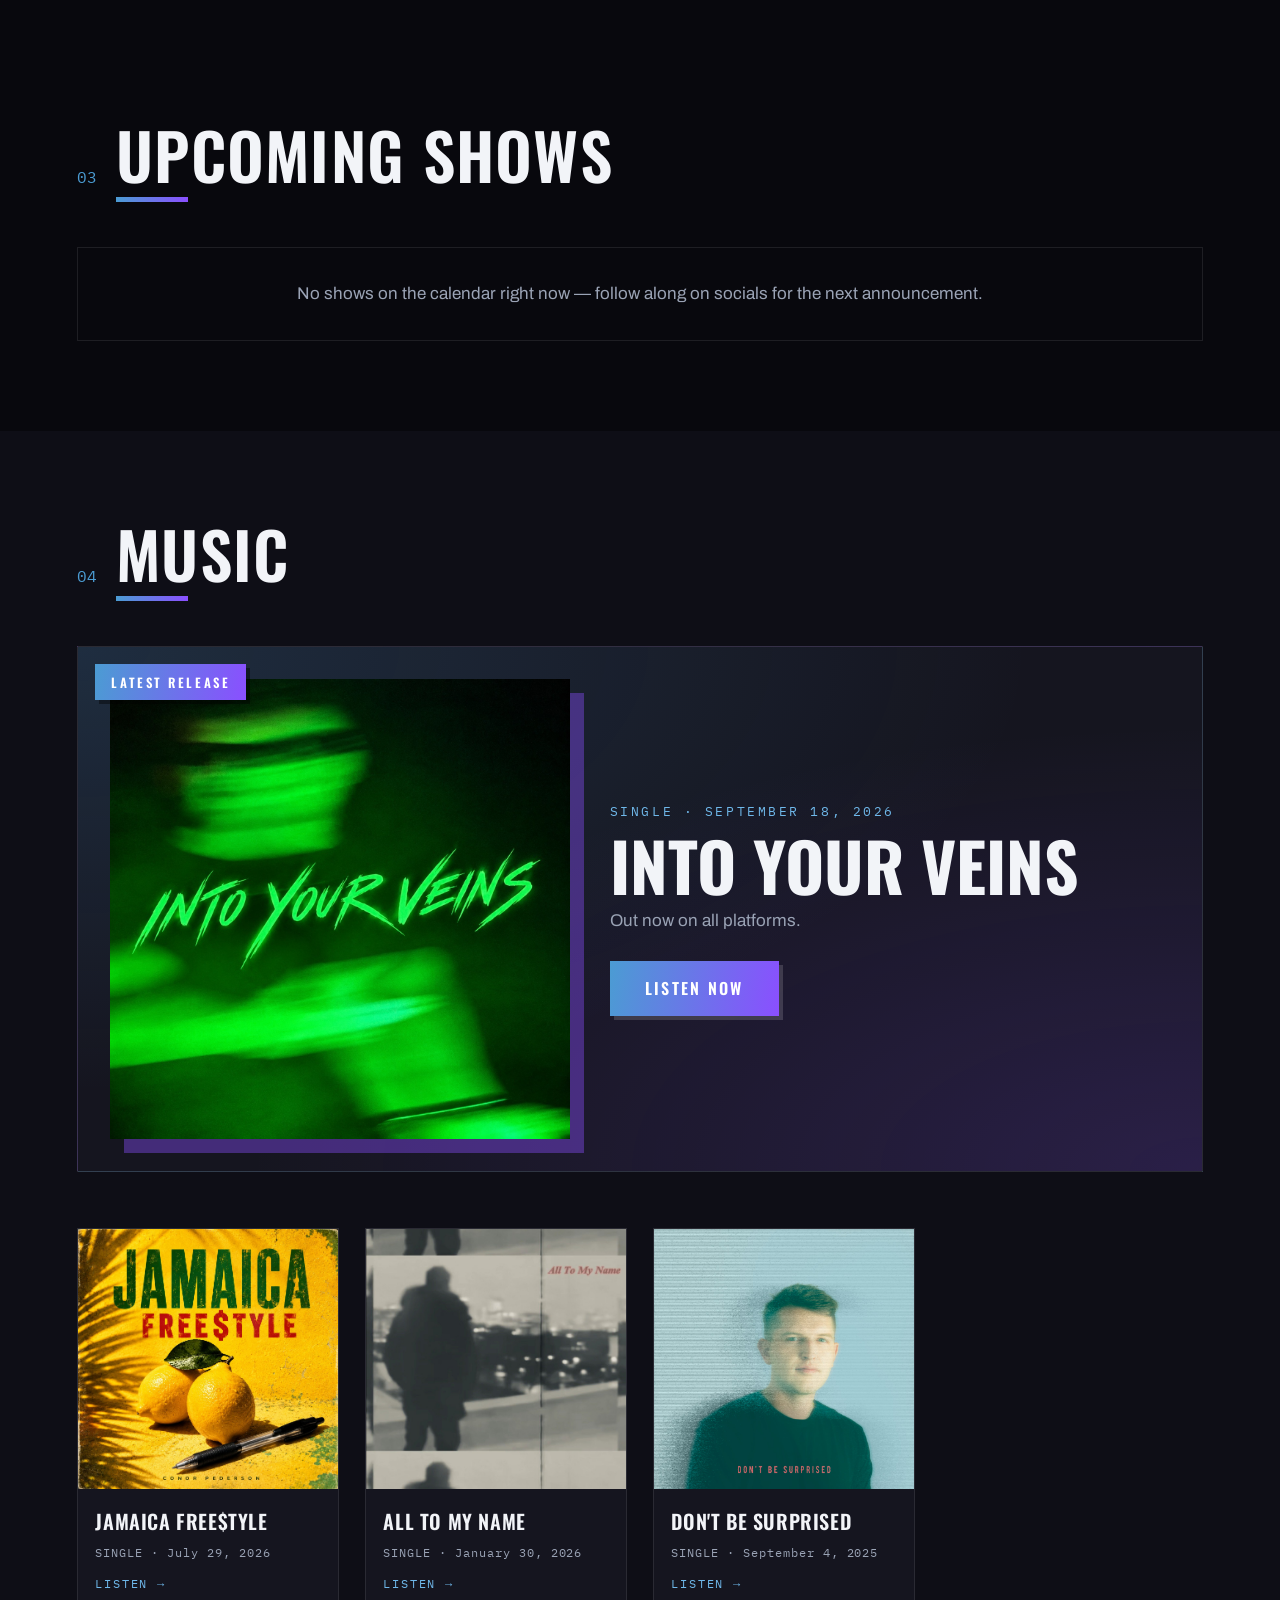
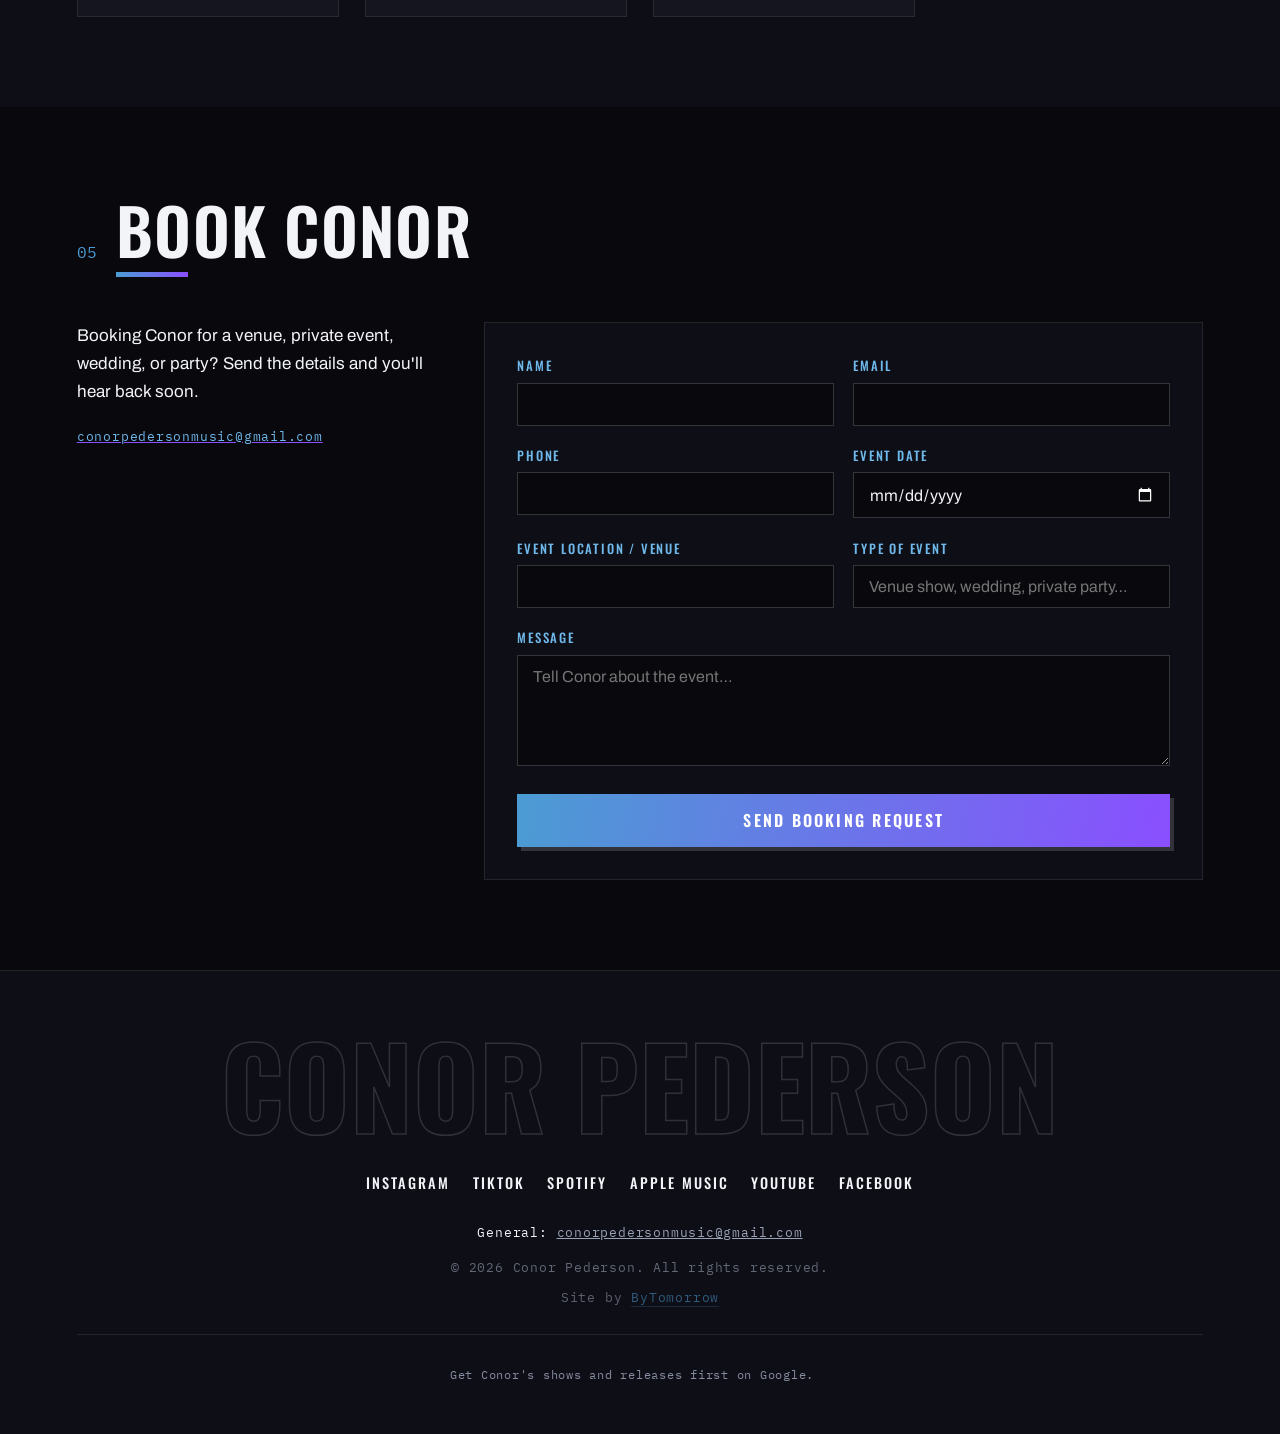
==== commit d73e0bd2: "Share preview: CP logo instead of featured-single artwork Conor's report (Oct 7): texting the site l" ====
--- a/index.html
+++ b/index.html
@@ -11,16 +11,16 @@
      relative paths, and a relative one silently breaks every shared link. -->
 <meta property="og:title" content="Conor Pederson | Nashville Pop Artist">
 <meta property="og:description" content="Nashville-based pop artist, Pittsburgh-born. New single Jamaica Free$tyle out now. Shows, music, and booking.">
-<meta property="og:image" content="https://conorpedersonmusic.com/assets/img/conor-pederson-into-your-veins.png?v=e8f1ad77ad">
-<meta property="og:image:alt" content="Into Your Veins artwork">
+<meta property="og:image" content="https://conorpedersonmusic.com/assets/img/cp-logo-512.png?v=3e4906e42f">
+<meta property="og:image:alt" content="Conor Pederson logo">
 <meta property="og:url" content="https://conorpedersonmusic.com/">
 <meta property="og:type" content="website">
 <meta property="og:site_name" content="Conor Pederson">
 
-<meta name="twitter:card" content="summary_large_image">
+<meta name="twitter:card" content="summary">
 <meta name="twitter:title" content="Conor Pederson | Nashville Pop Artist">
 <meta name="twitter:description" content="Nashville-based pop artist, Pittsburgh-born. New single Jamaica Free$tyle out now. Shows, music, and booking.">
-<meta name="twitter:image" content="https://conorpedersonmusic.com/assets/img/conor-pederson-into-your-veins.png?v=e8f1ad77ad">
+<meta name="twitter:image" content="https://conorpedersonmusic.com/assets/img/cp-logo-512.png?v=3e4906e42f">
 
 <!-- Freshness signals (Tier-1 checklist item 13). Managed by scripts/build.mjs
      from the git history of data/*.json (shows, music, about, videos). Do not hand-edit. -->
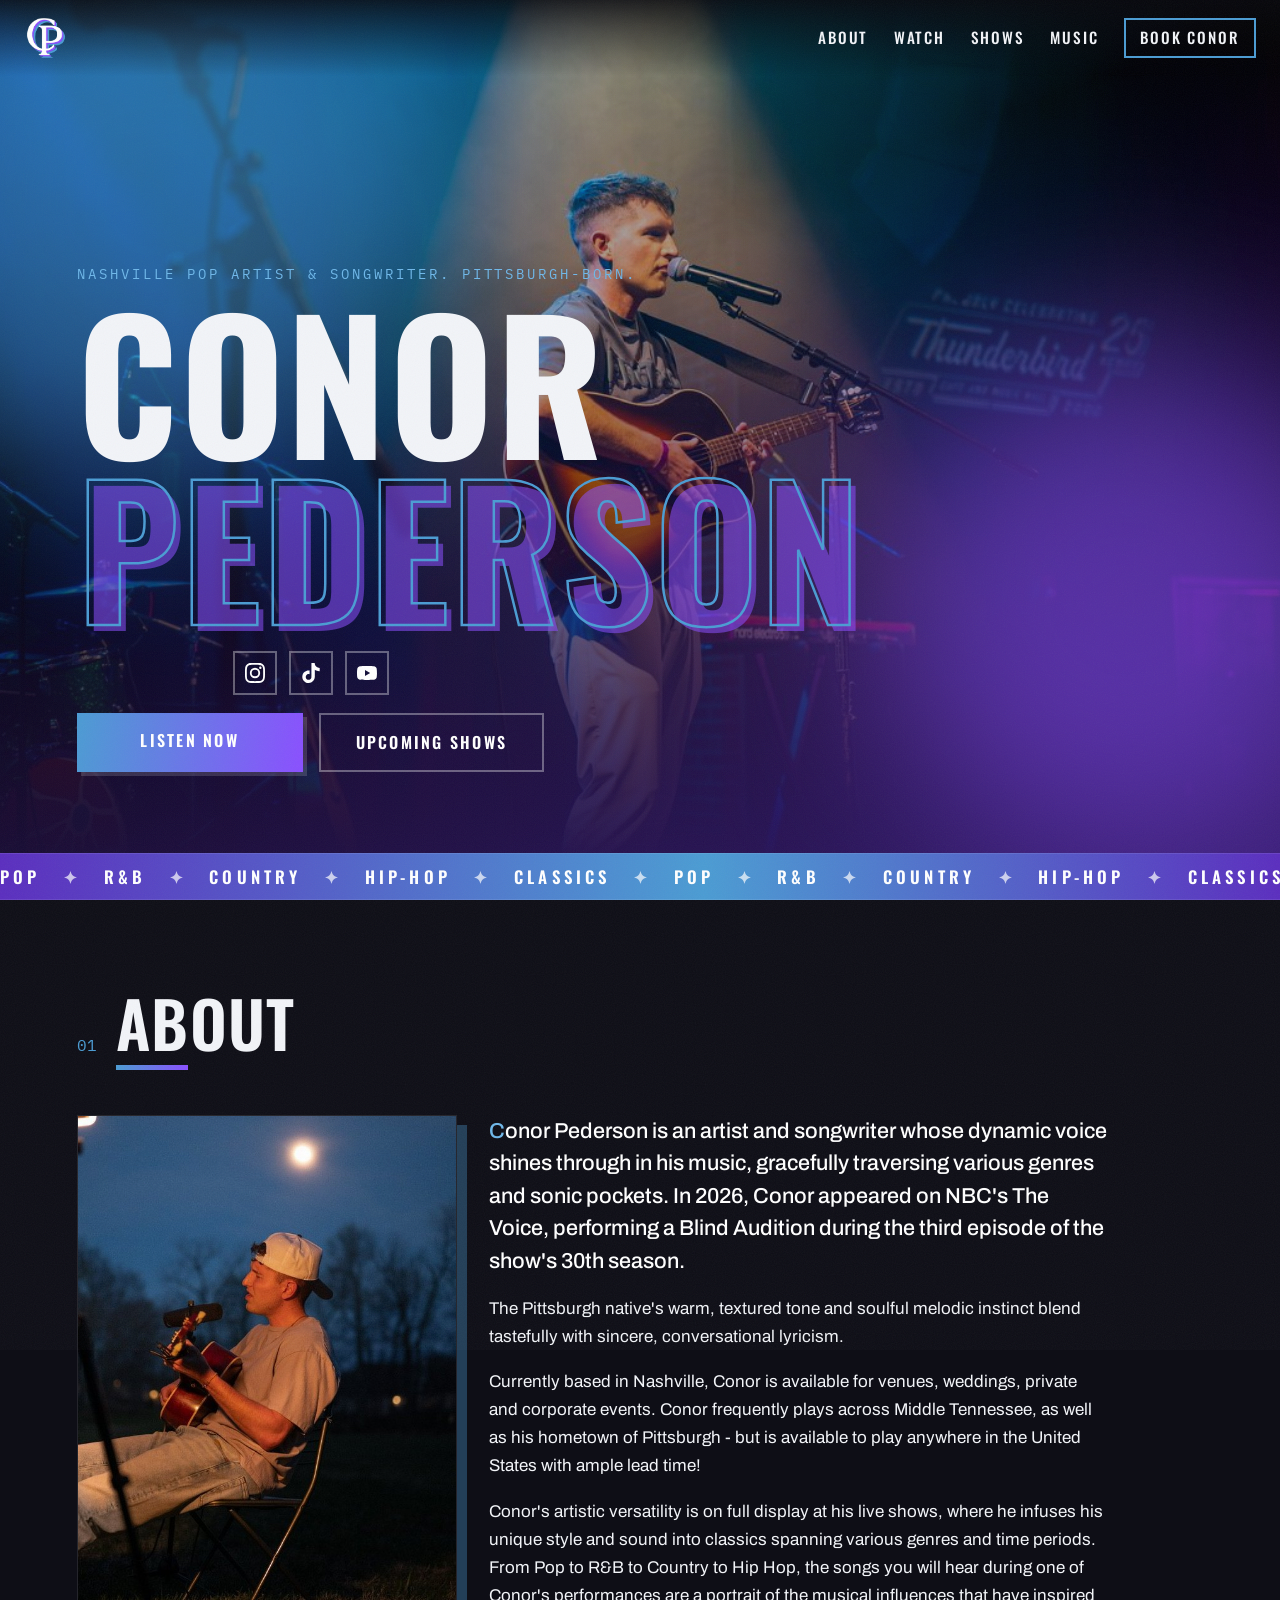
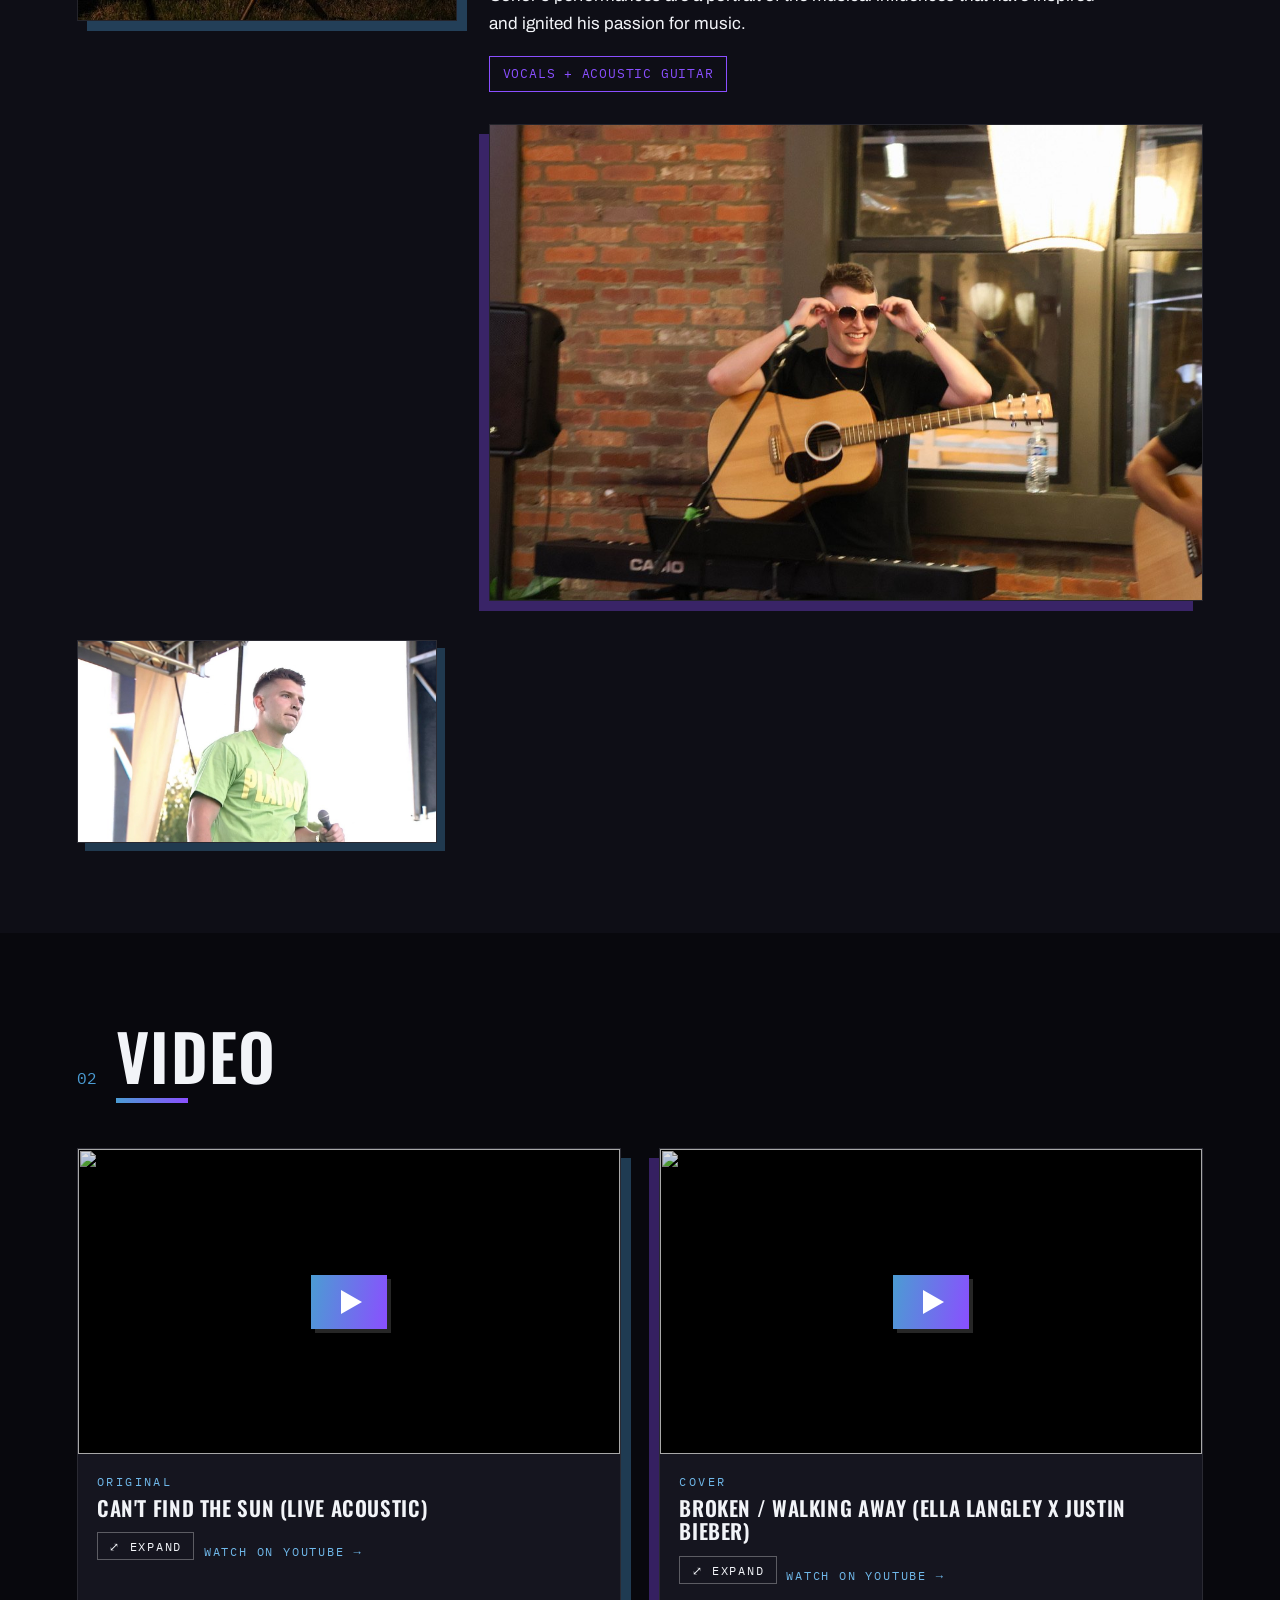
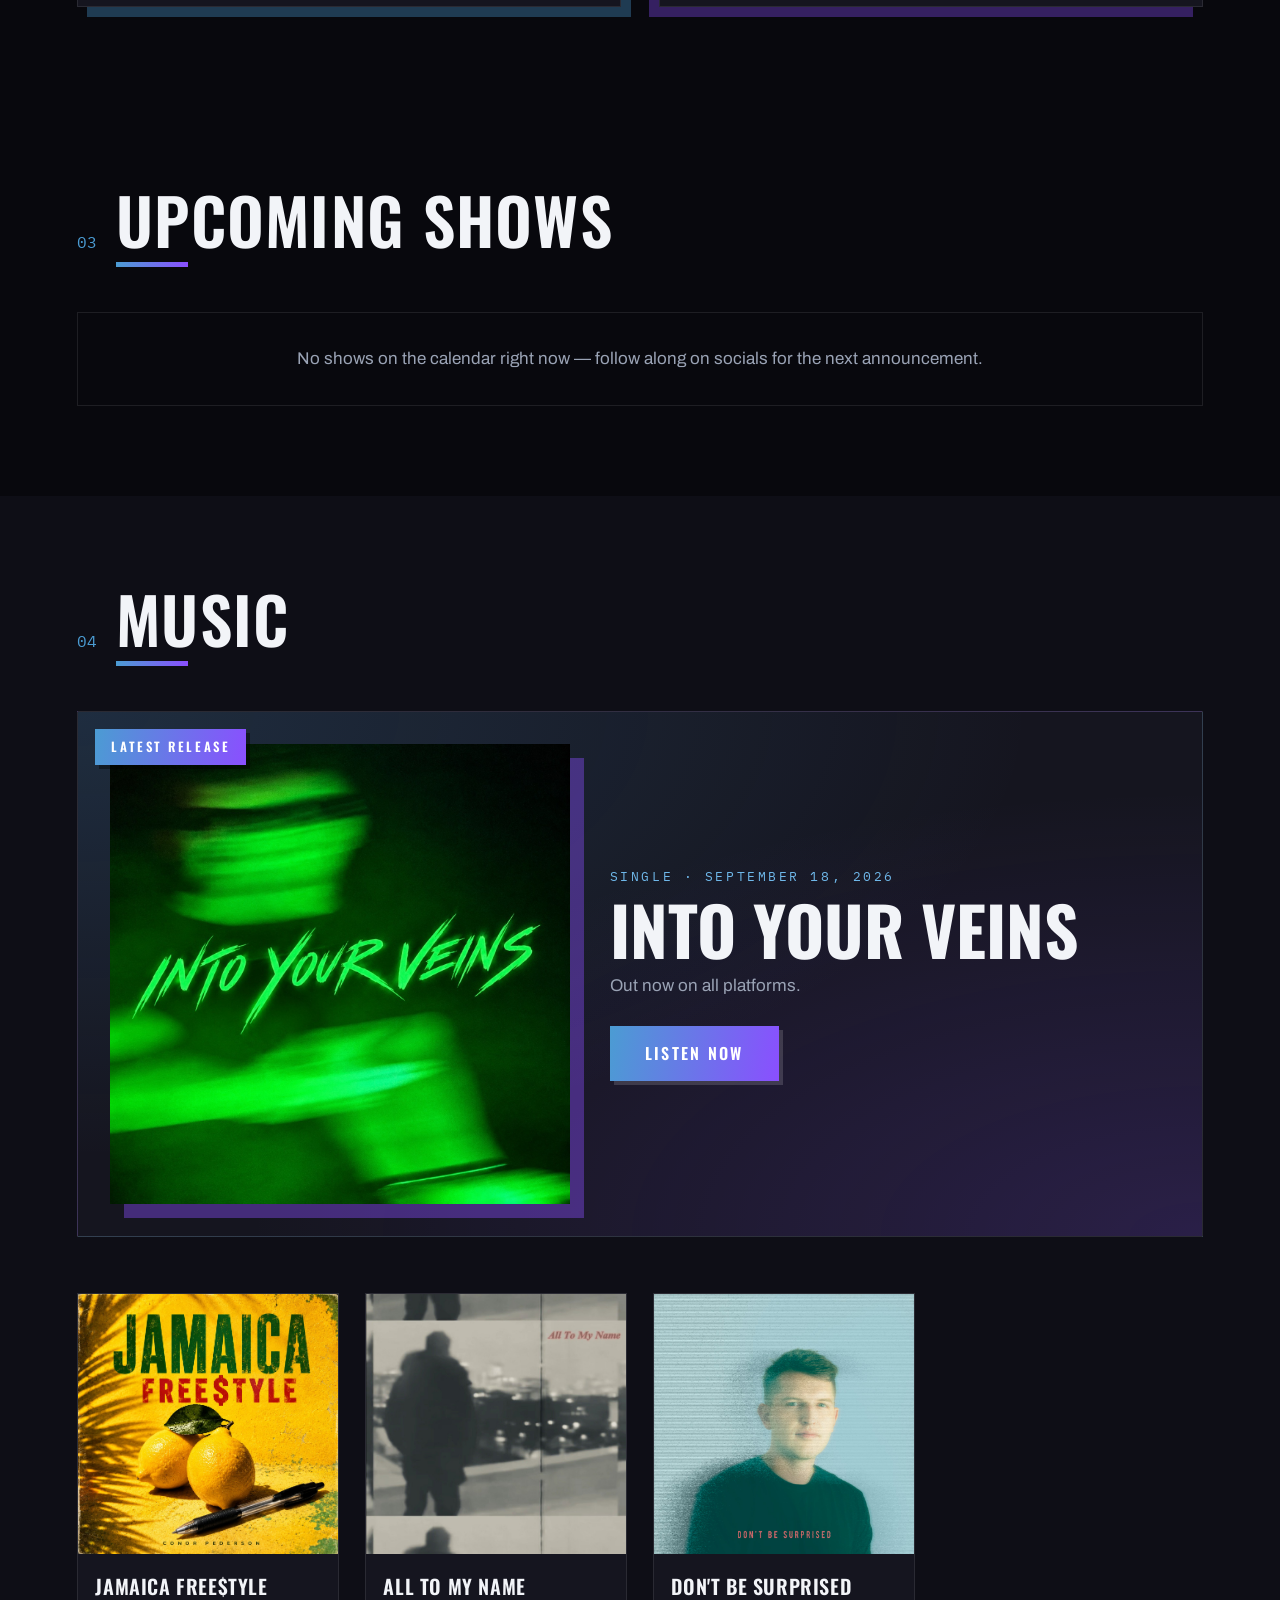
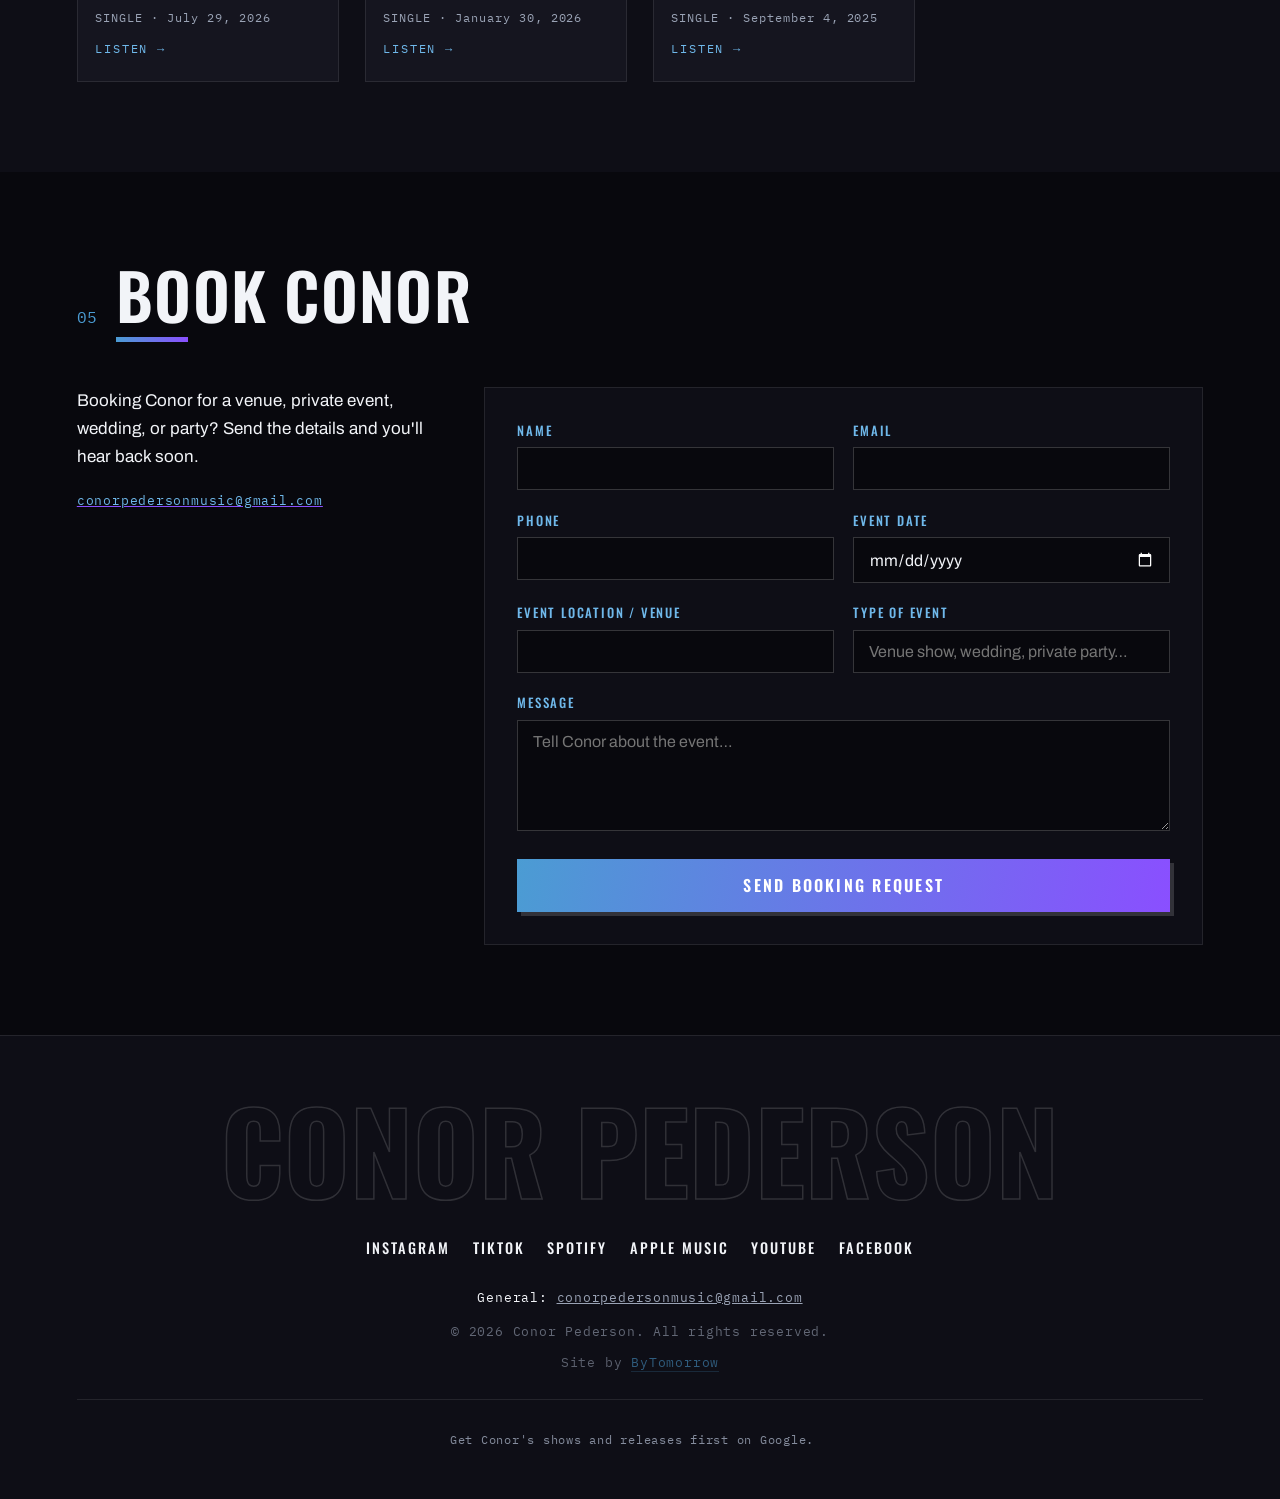
==== commit 7432fc35: "build: og:image is always the CP logo, never the featured artwork The previous commit changed og:ima" ====
--- a/index.html
+++ b/index.html
@@ -26,7 +26,7 @@
      from the git history of data/*.json (shows, music, about, videos). Do not hand-edit. -->
 <!-- BUILD:DATES:START -->
 <meta property="article:published_time" content="2026-07-31">
-<meta property="article:modified_time" content="2026-09-19">
+<meta property="article:modified_time" content="2026-09-28">
 <!-- BUILD:DATES:END -->
 
 <link rel="icon" href="/favicon.ico?v=b586a40c67" sizes="any">
@@ -69,7 +69,7 @@
         "@id": "https://conorpedersonmusic.com#artist"
       },
       "datePublished": "2026-07-31",
-      "dateModified": "2026-09-19",
+      "dateModified": "2026-09-28",
       "primaryImageOfPage": {
         "@type": "ImageObject",
         "url": "https://conorpedersonmusic.com/assets/img/conor-pederson-into-your-veins.png?v=e8f1ad77ad"
@@ -243,19 +243,6 @@
       "datePublished": "2025-09-04",
       "image": "https://conorpedersonmusic.com/assets/img/art-dont-be-surprised.jpg?v=21d461cba0",
       "url": "https://ffm.to/qxmnb3y"
-    },
-    {
-      "@type": "MusicAlbum",
-      "name": "Be Who You Be",
-      "byArtist": {
-        "@type": "MusicGroup",
-        "@id": "https://conorpedersonmusic.com#artist",
-        "name": "Conor Pederson",
-        "url": "https://conorpedersonmusic.com"
-      },
-      "datePublished": "2025-05-27",
-      "image": "https://conorpedersonmusic.com/assets/img/art-be-who-you-be.jpg?v=d480674f66",
-      "url": "https://ffm.to/ajy9k8v"
     }
   ]
 }
@@ -333,7 +320,9 @@
       <img src="/assets/img/about-moon.jpg" alt="Conor Pederson playing acoustic guitar outdoors under the moon" loading="lazy">
     </figure>
     <div class="about__copy">
-      <p class="about__lede reveal">Conor Pederson is an artist and songwriter whose dynamic voice shines through in his music, gracefully traversing various genres and sonic pockets.</p>
+      <p class="about__lede reveal">Conor Pederson is an artist and songwriter whose dynamic voice shines through in his music, gracefully traversing various genres and sonic pockets. 
+
+In 2026, Conor appeared on NBC&#39;s The Voice, performing a Blind Audition during the third episode of the show&#39;s 30th season.</p>
       <p class="reveal">The Pittsburgh native&#39;s warm, textured tone and soulful melodic instinct blend tastefully with sincere, conversational lyricism.</p>
       <p class="reveal">Currently based in Nashville, Conor is available for venues, weddings, private and corporate events. Conor frequently plays across Middle Tennessee, as well as his hometown of Pittsburgh - but is available to play anywhere in the United States with ample lead time!</p>
       <p class="reveal">Conor&#39;s artistic versatility is on full display at his live shows, where he infuses his unique style and sound into classics spanning various genres and time periods. From Pop to R&amp;B to Country to Hip Hop, the songs you will hear during one of Conor&#39;s performances are a portrait of the musical influences that have inspired and ignited his passion for music.</p>
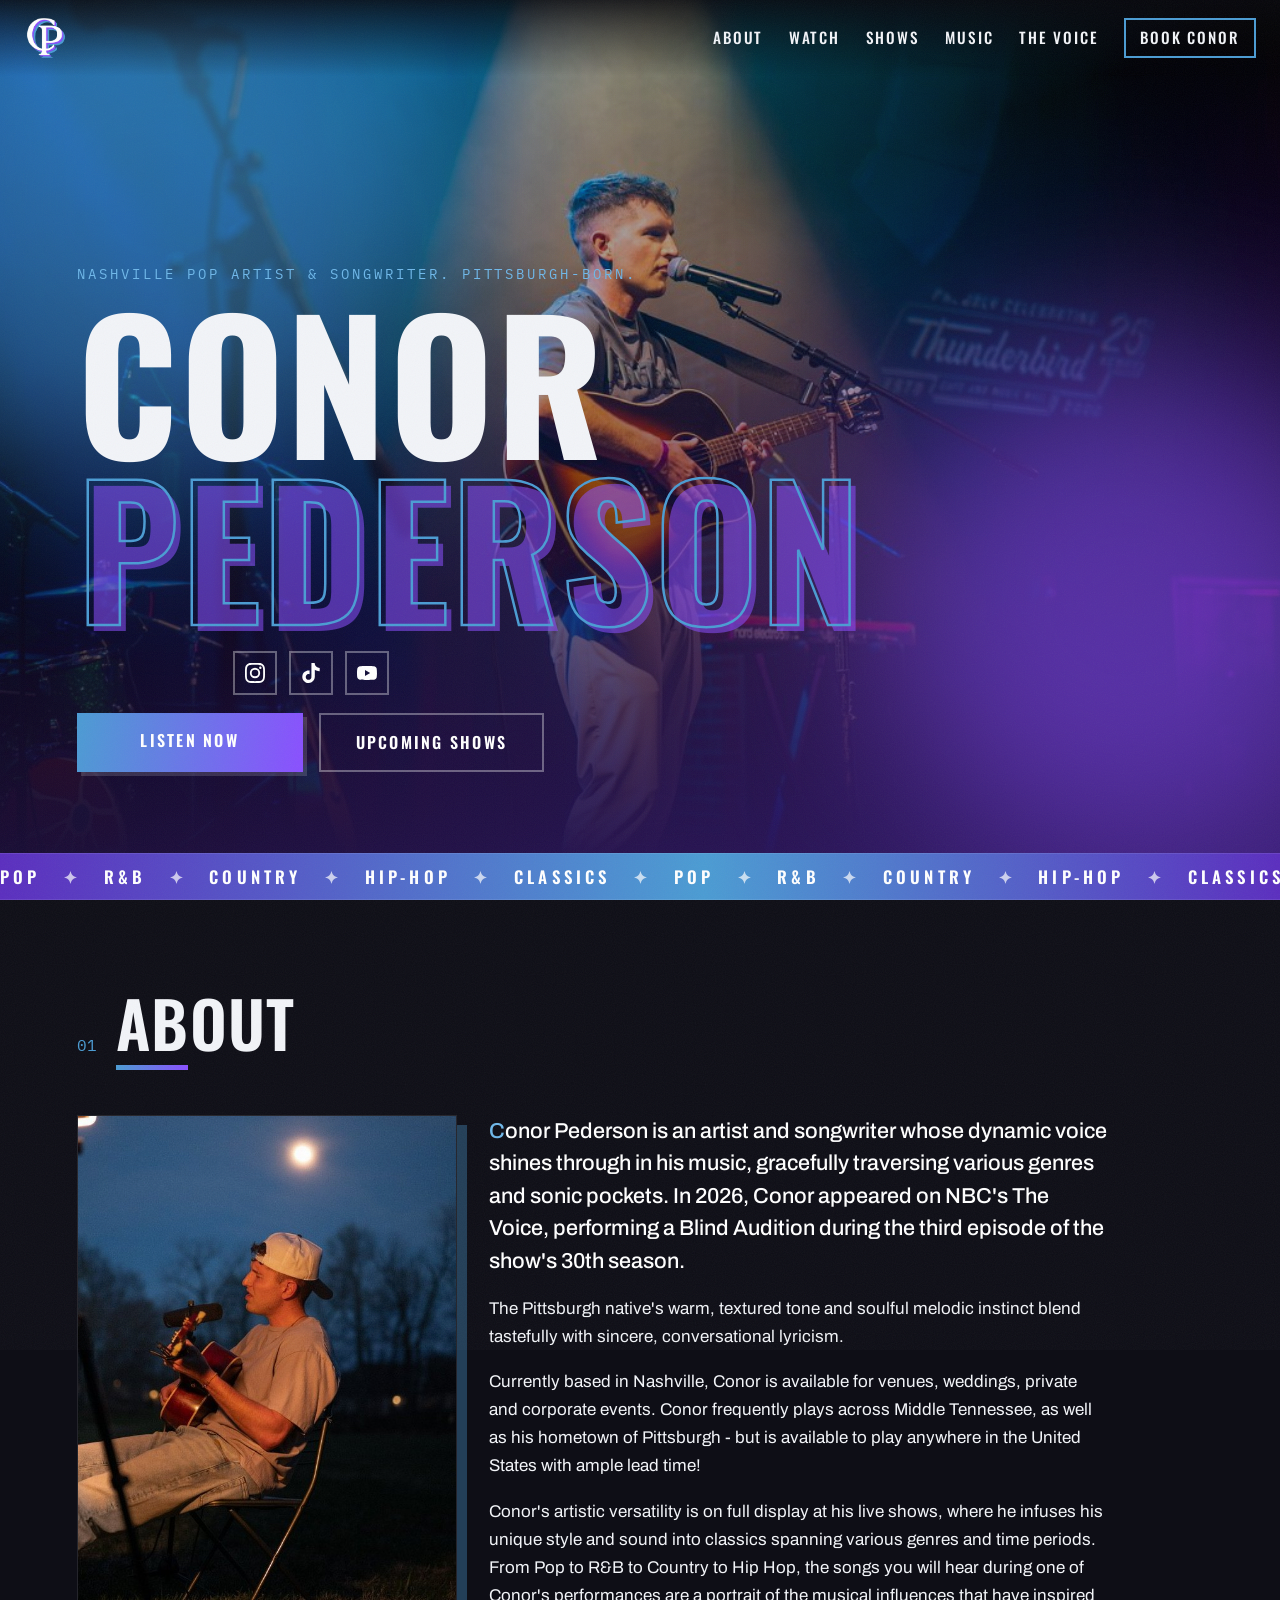
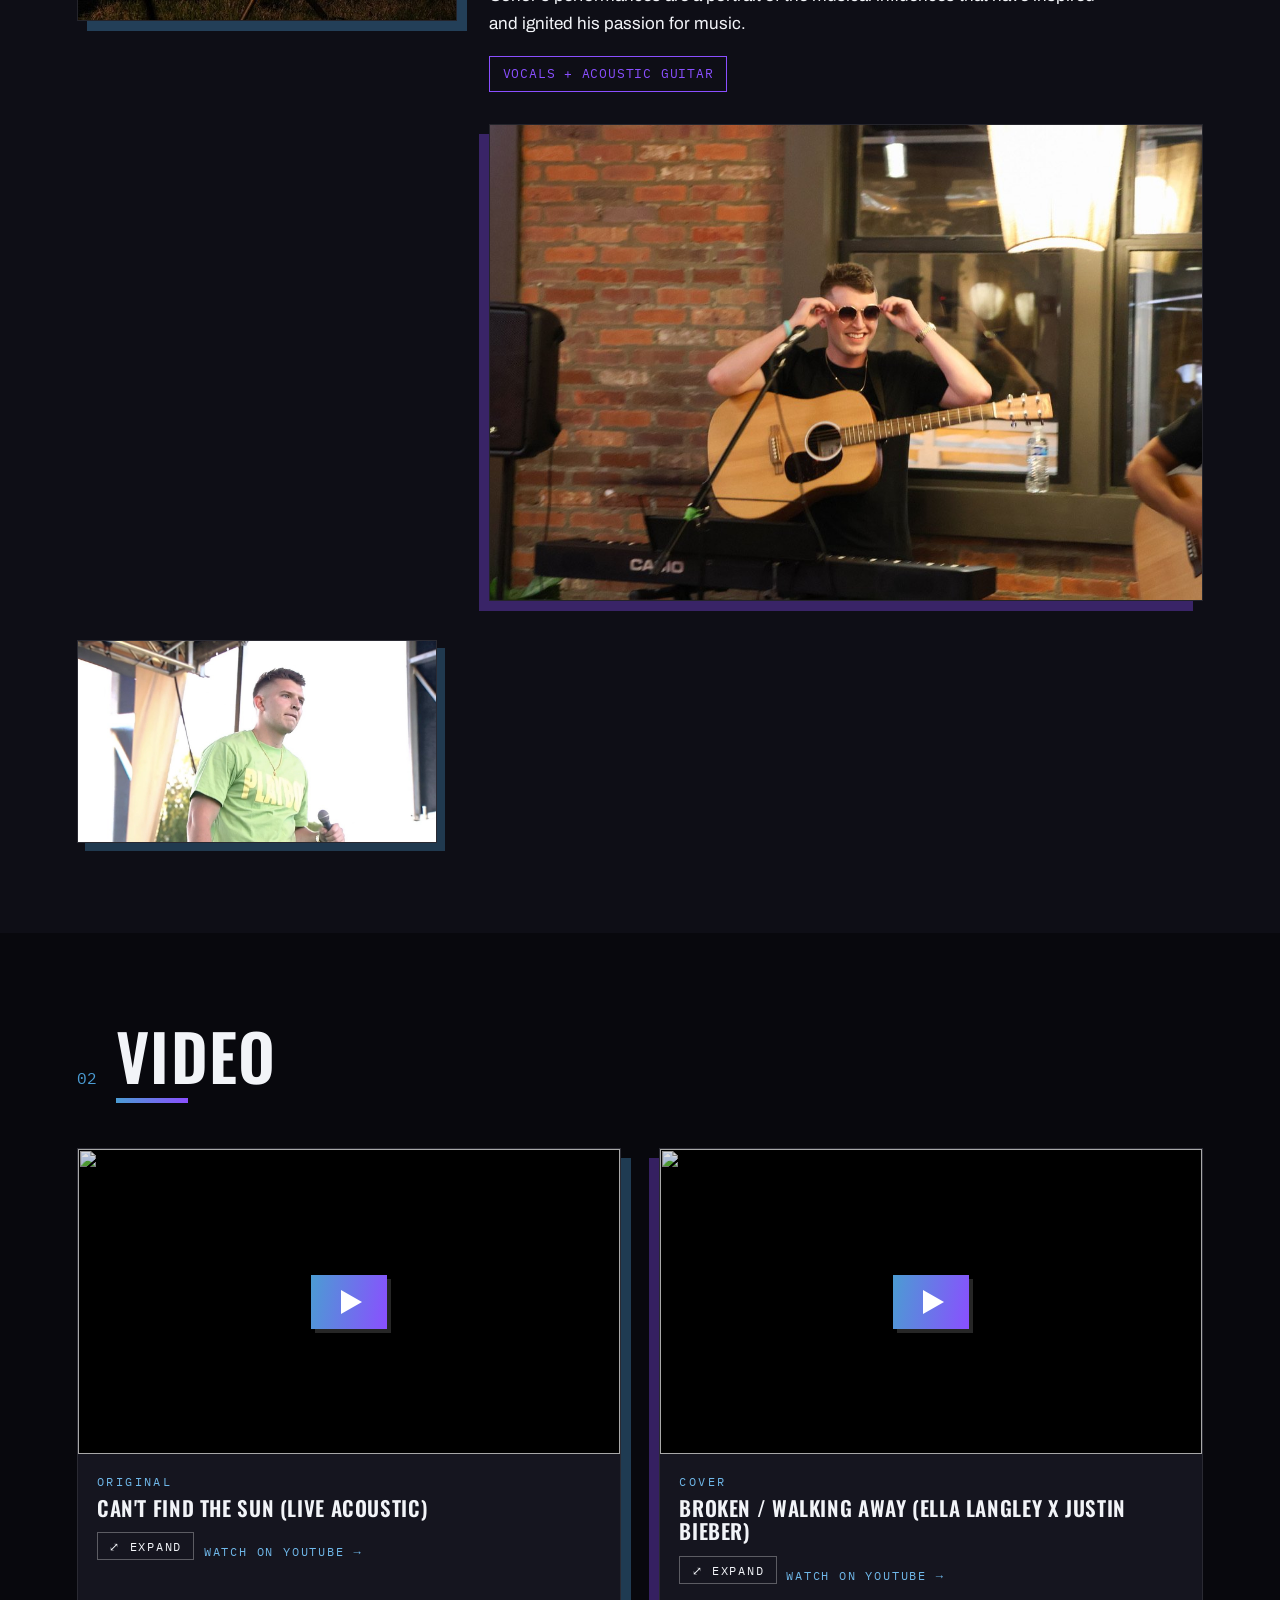
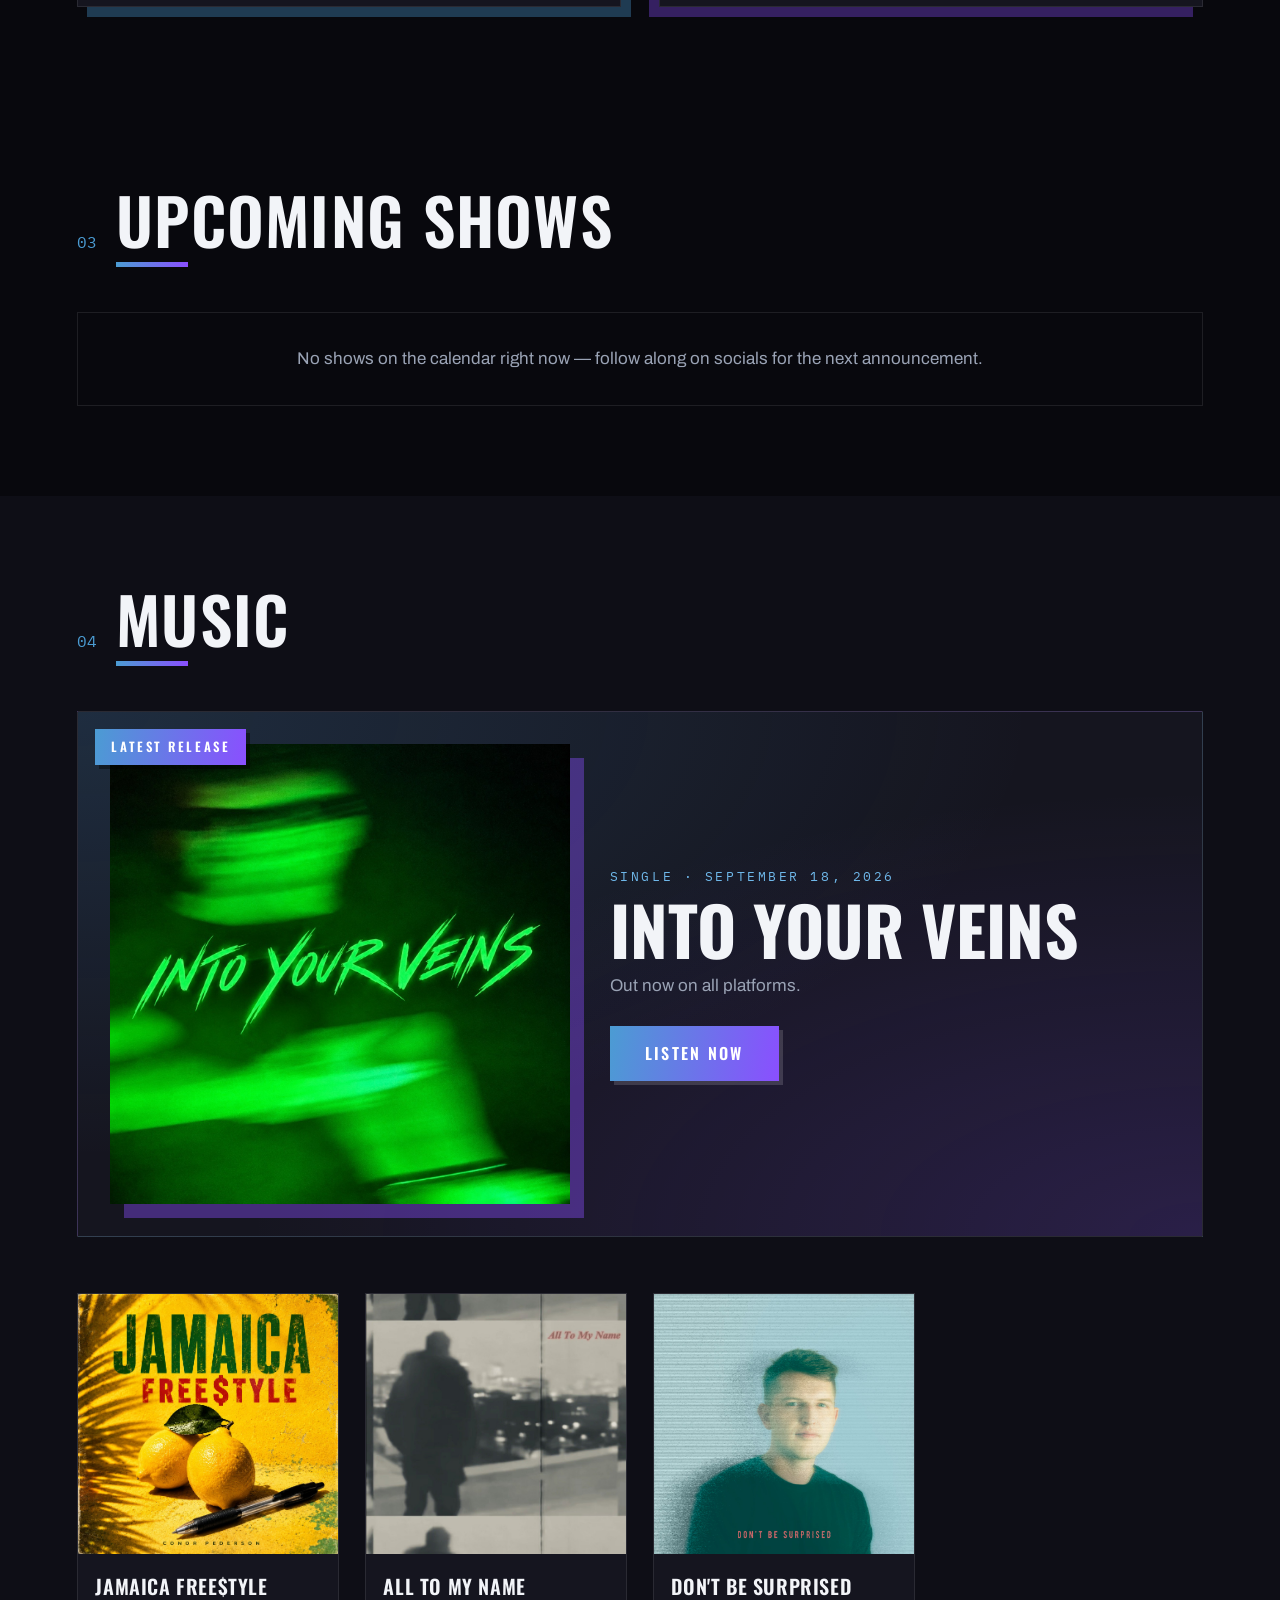
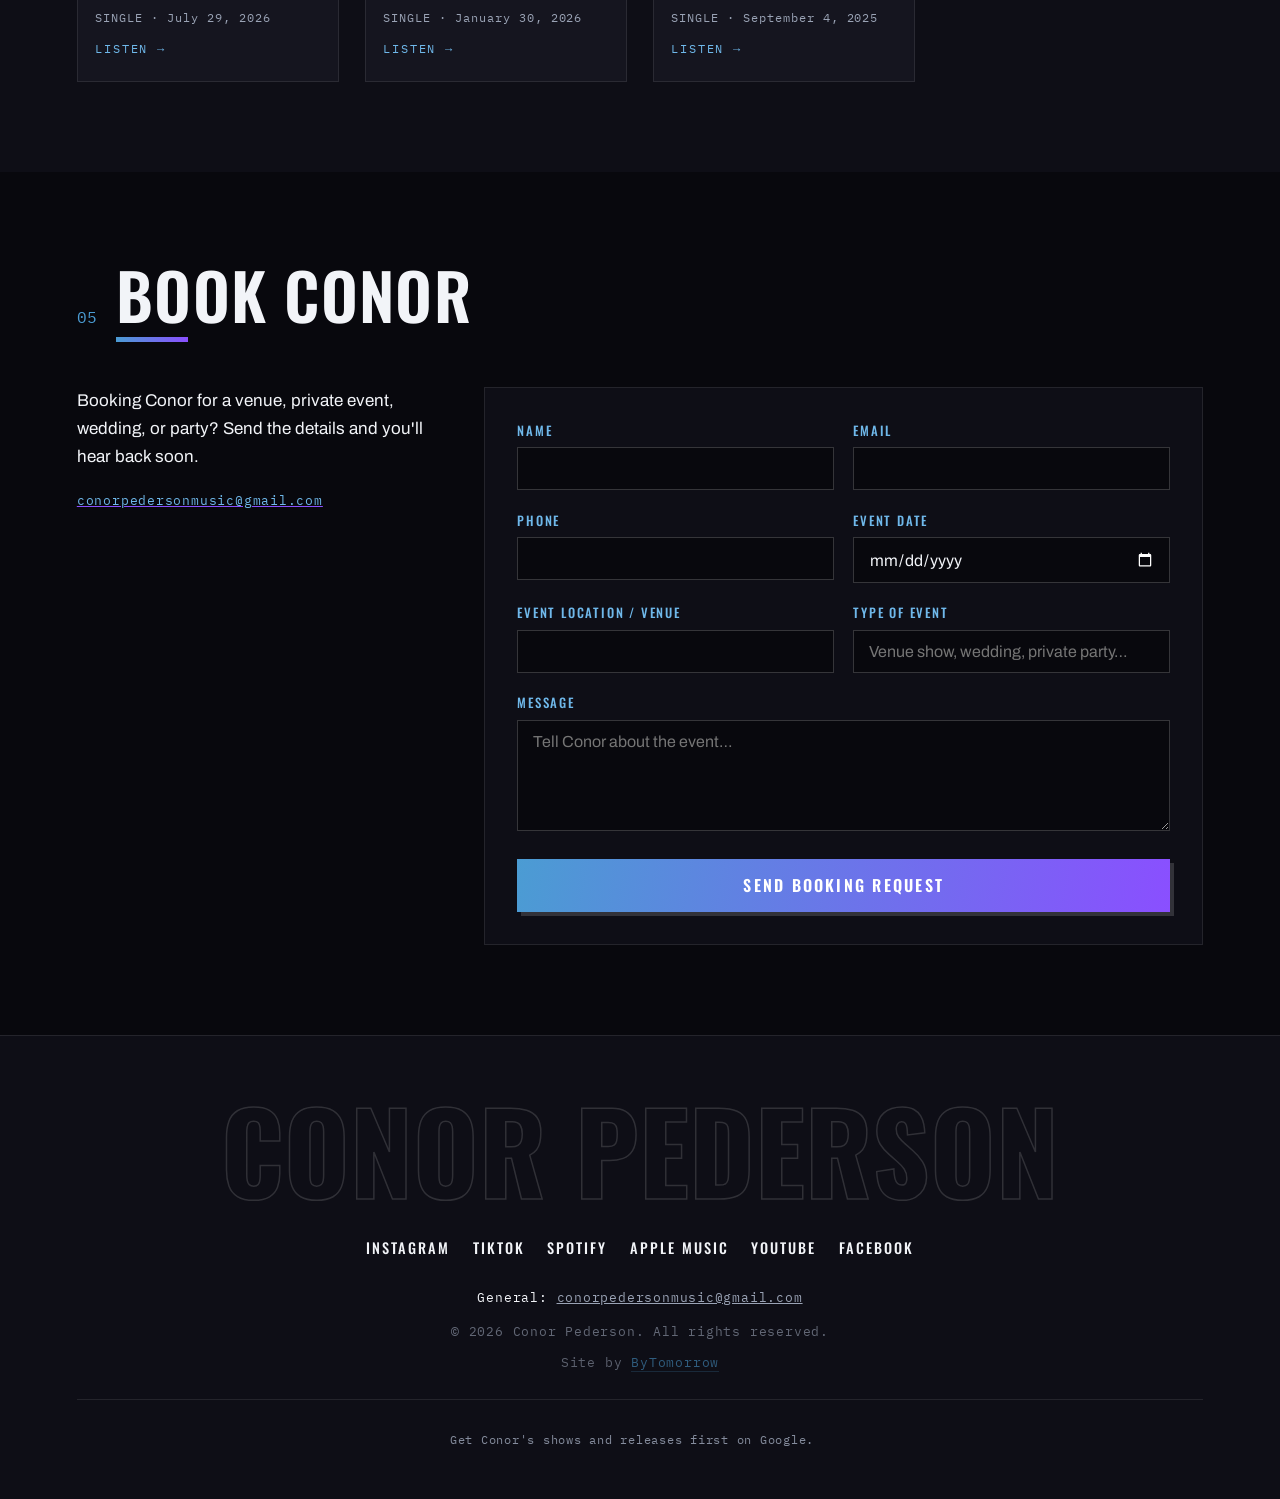
==== commit 27be4607: "Nav carries The Voice on both nav-bearing pages (Jake: add the nav link) The launched page was an or" ====
--- a/index.html
+++ b/index.html
@@ -261,6 +261,7 @@
     <a href="#watch">Watch</a>
     <a href="#shows">Shows</a>
     <a href="#music">Music</a>
+    <a href="/the-voice/">The Voice</a>
     <a href="#booking" class="nav__cta">Book Conor</a>
   </nav>
 </header>
--- a/assets/css/style.css
+++ b/assets/css/style.css
@@ -76,6 +76,7 @@
   font-family: var(--display); font-weight: 500;
   font-size: 0.95rem; text-transform: uppercase; letter-spacing: 0.12em;
   text-decoration: none; color: var(--paper);
+  white-space: nowrap; /* six items since The Voice joined; a two-line label reads broken */
   transition: color 0.2s;
 }
 .nav__links a:hover { color: var(--blue-bright); }
@@ -91,6 +92,12 @@
   .nav__links { width: 100%; justify-content: space-between; gap: 0.6rem; }
   .nav__links a { font-size: 0.78rem; letter-spacing: 0.06em; }
   .nav__cta { padding: 0.3rem 0.7rem; }
+}
+@media (max-width: 420px) {
+  /* Six nav items on a phone: tighten so The Voice fits on one line without overflow */
+  .nav__links { gap: 0.45rem; }
+  .nav__links a { font-size: 0.72rem; letter-spacing: 0.04em; }
+  .nav__cta { padding: 0.28rem 0.5rem; }
 }
 
 /* ============ HERO ============ */
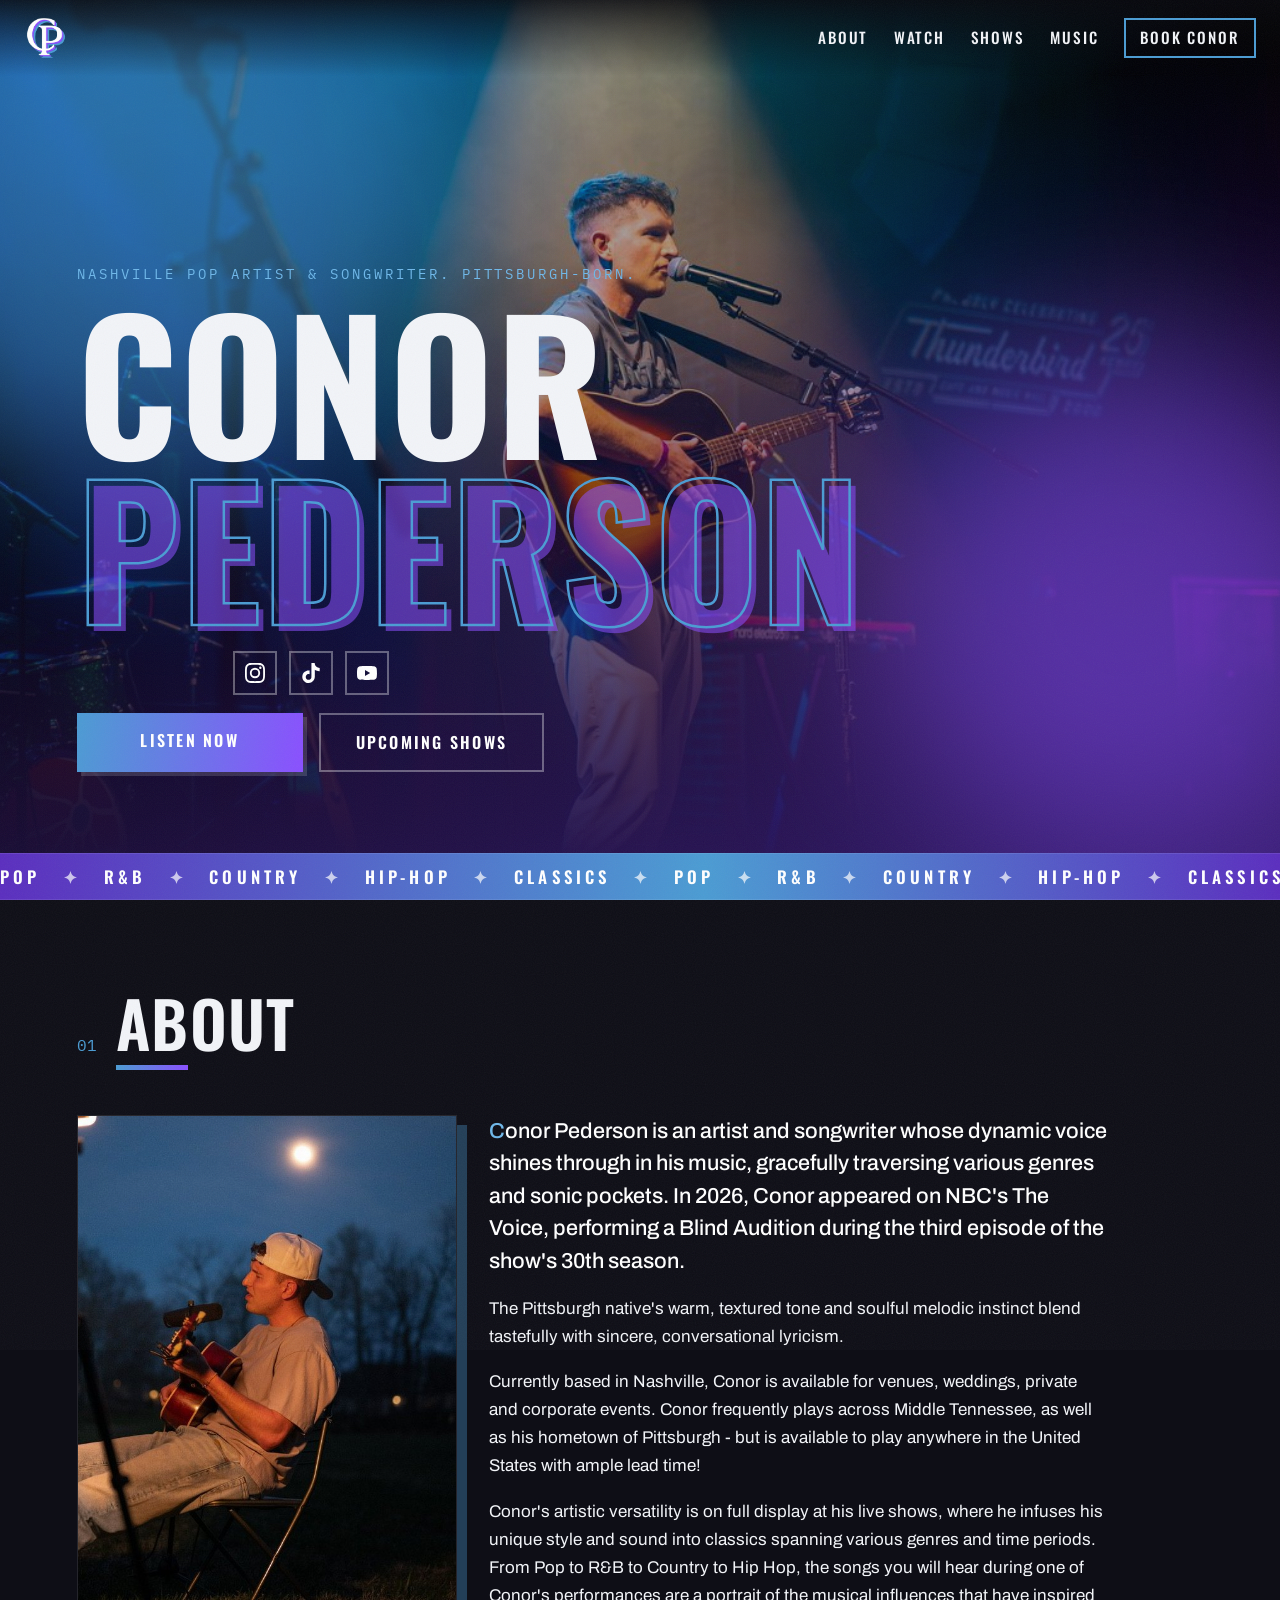
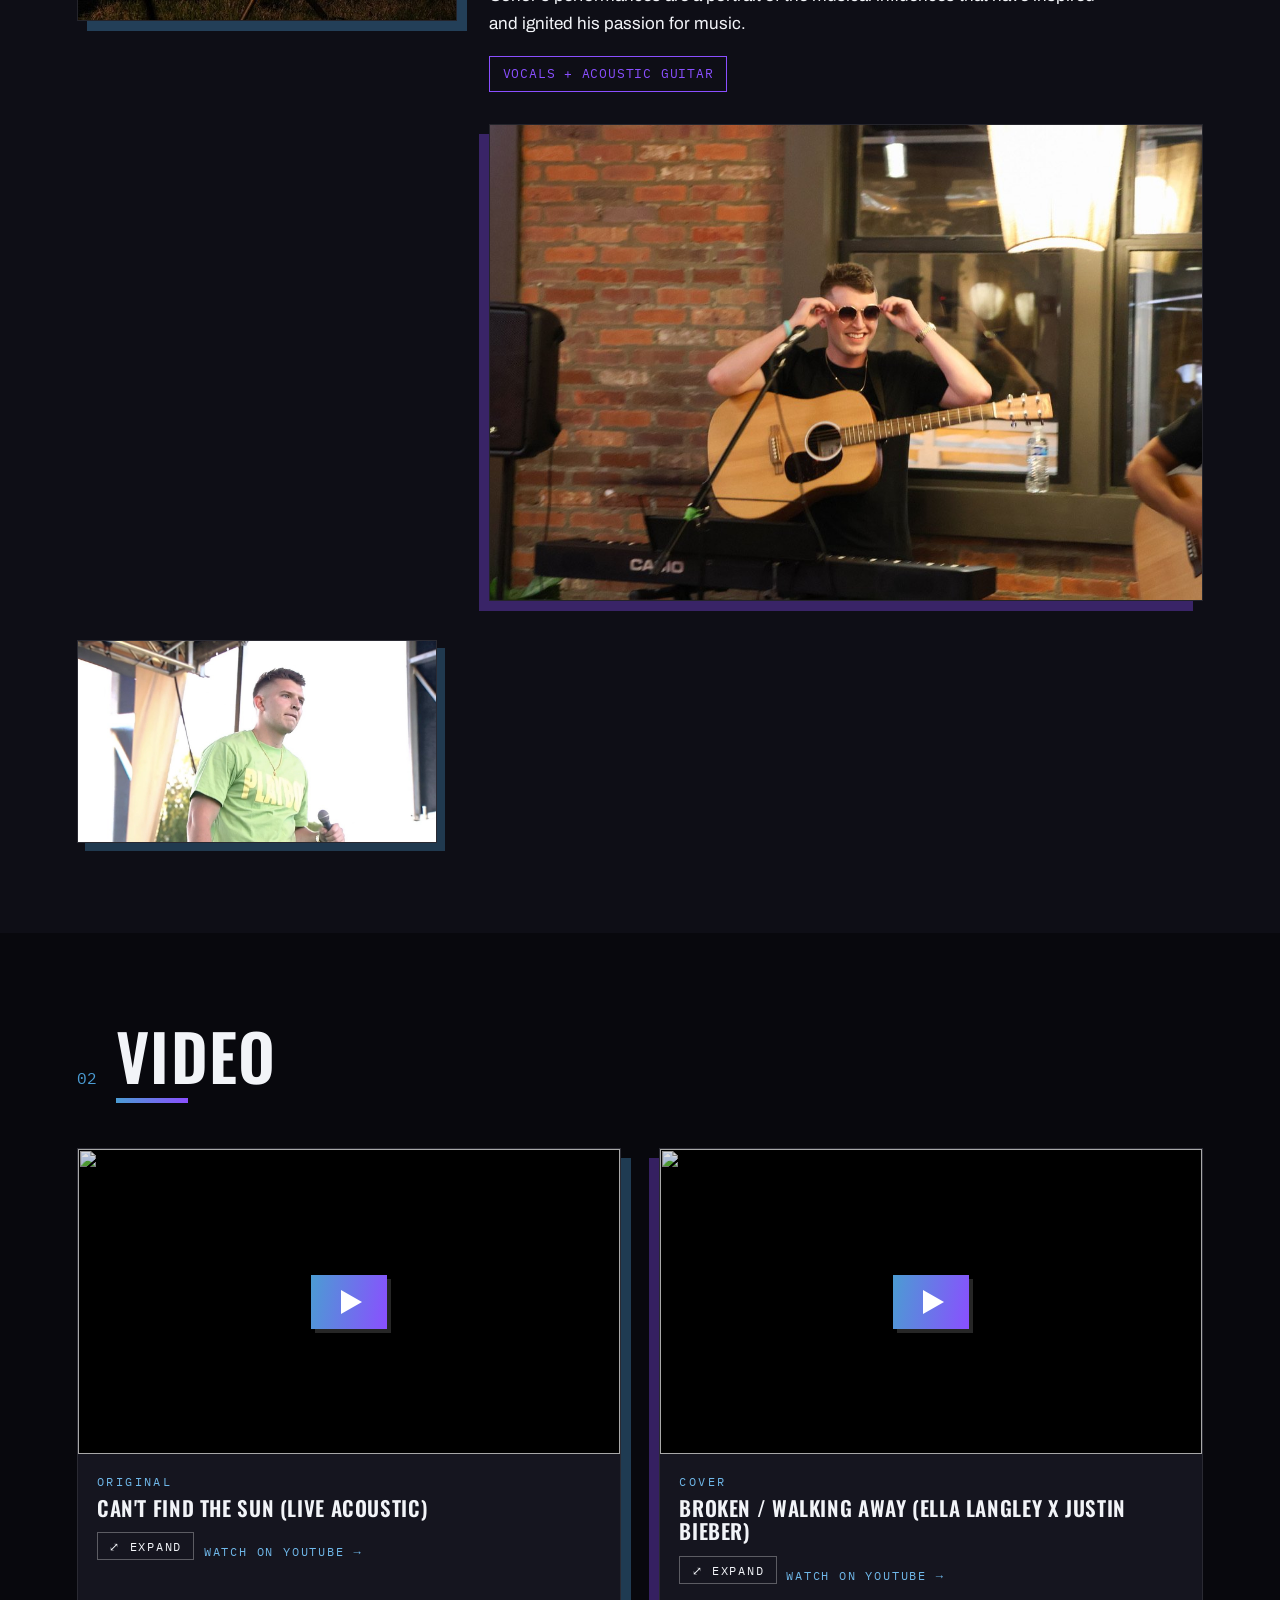
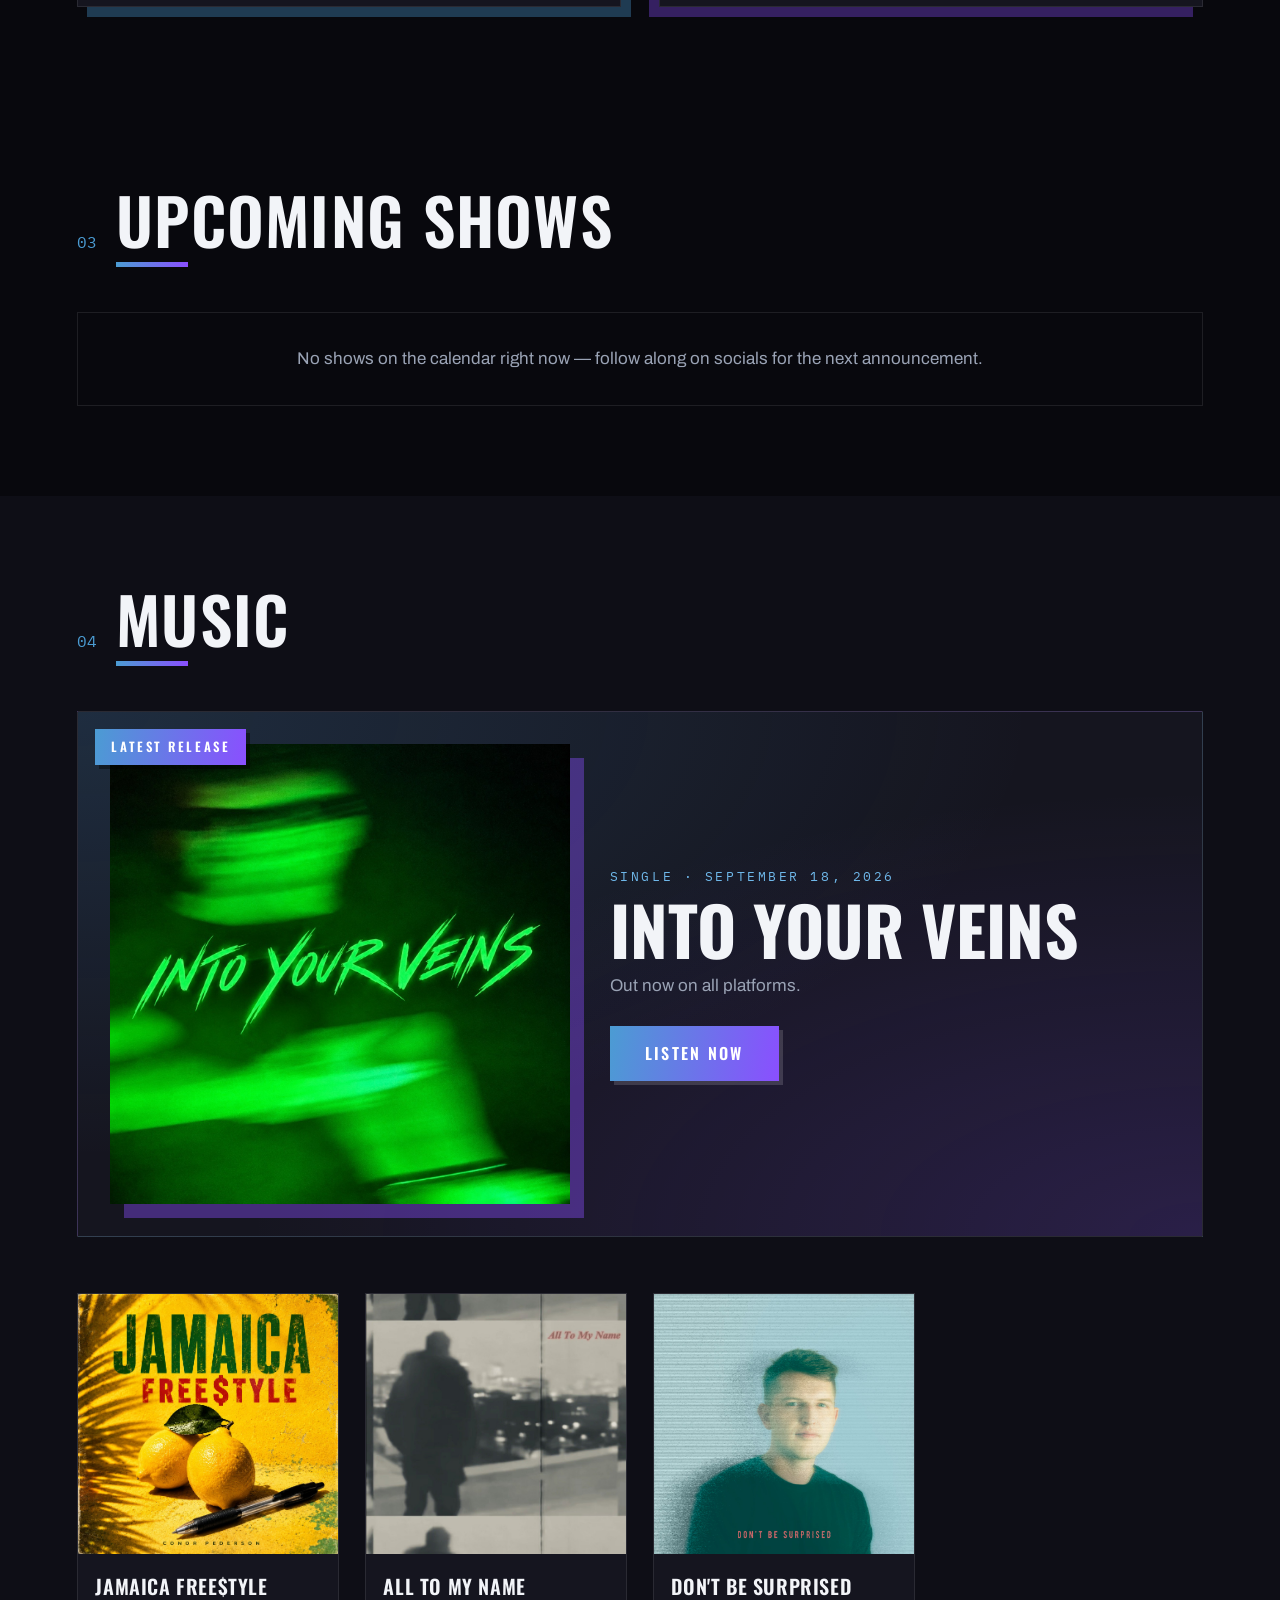
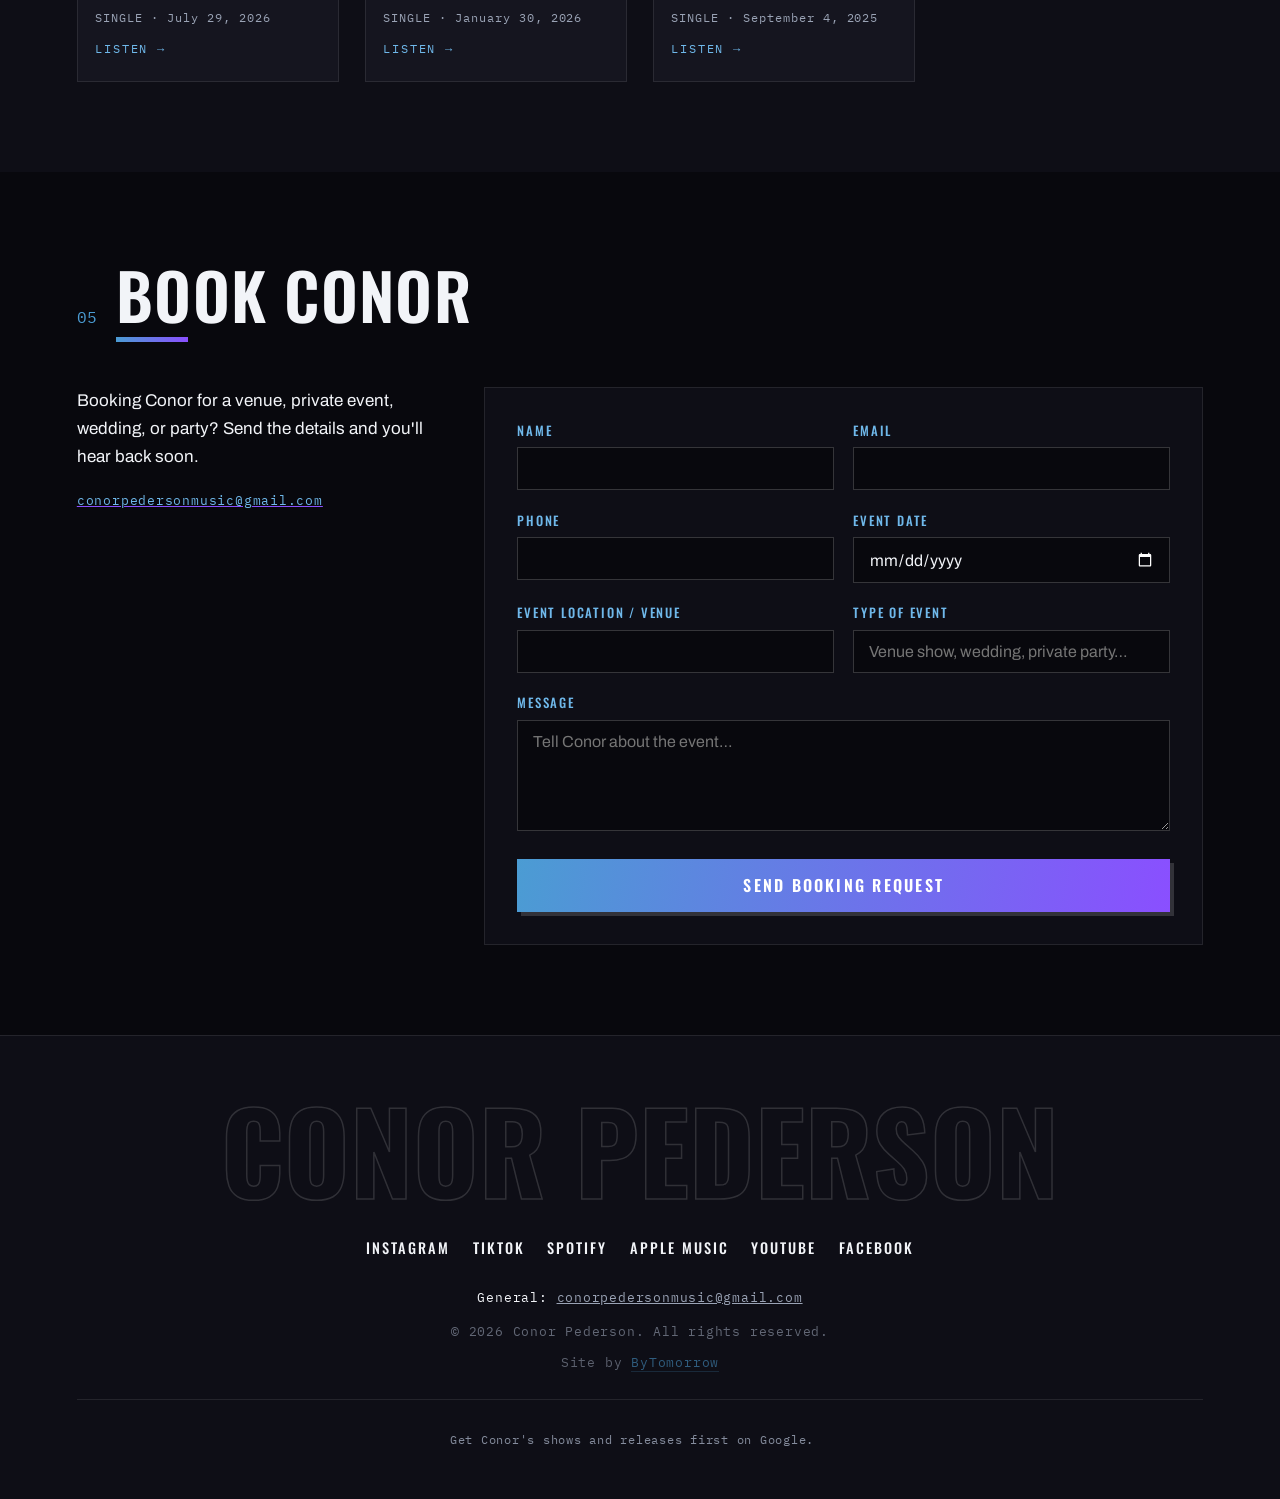
==== commit cb337aed: "Revert The Voice page and nav link: site back to its 2026-10-08 state at Conor's request Conor (iMes" ====
--- a/index.html
+++ b/index.html
@@ -261,7 +261,6 @@
     <a href="#watch">Watch</a>
     <a href="#shows">Shows</a>
     <a href="#music">Music</a>
-    <a href="/the-voice/">The Voice</a>
     <a href="#booking" class="nav__cta">Book Conor</a>
   </nav>
 </header>
--- a/assets/css/style.css
+++ b/assets/css/style.css
@@ -76,7 +76,6 @@
   font-family: var(--display); font-weight: 500;
   font-size: 0.95rem; text-transform: uppercase; letter-spacing: 0.12em;
   text-decoration: none; color: var(--paper);
-  white-space: nowrap; /* six items since The Voice joined; a two-line label reads broken */
   transition: color 0.2s;
 }
 .nav__links a:hover { color: var(--blue-bright); }
@@ -92,12 +91,6 @@
   .nav__links { width: 100%; justify-content: space-between; gap: 0.6rem; }
   .nav__links a { font-size: 0.78rem; letter-spacing: 0.06em; }
   .nav__cta { padding: 0.3rem 0.7rem; }
-}
-@media (max-width: 420px) {
-  /* Six nav items on a phone: tighten so The Voice fits on one line without overflow */
-  .nav__links { gap: 0.45rem; }
-  .nav__links a { font-size: 0.72rem; letter-spacing: 0.04em; }
-  .nav__cta { padding: 0.28rem 0.5rem; }
 }
 
 /* ============ HERO ============ */
